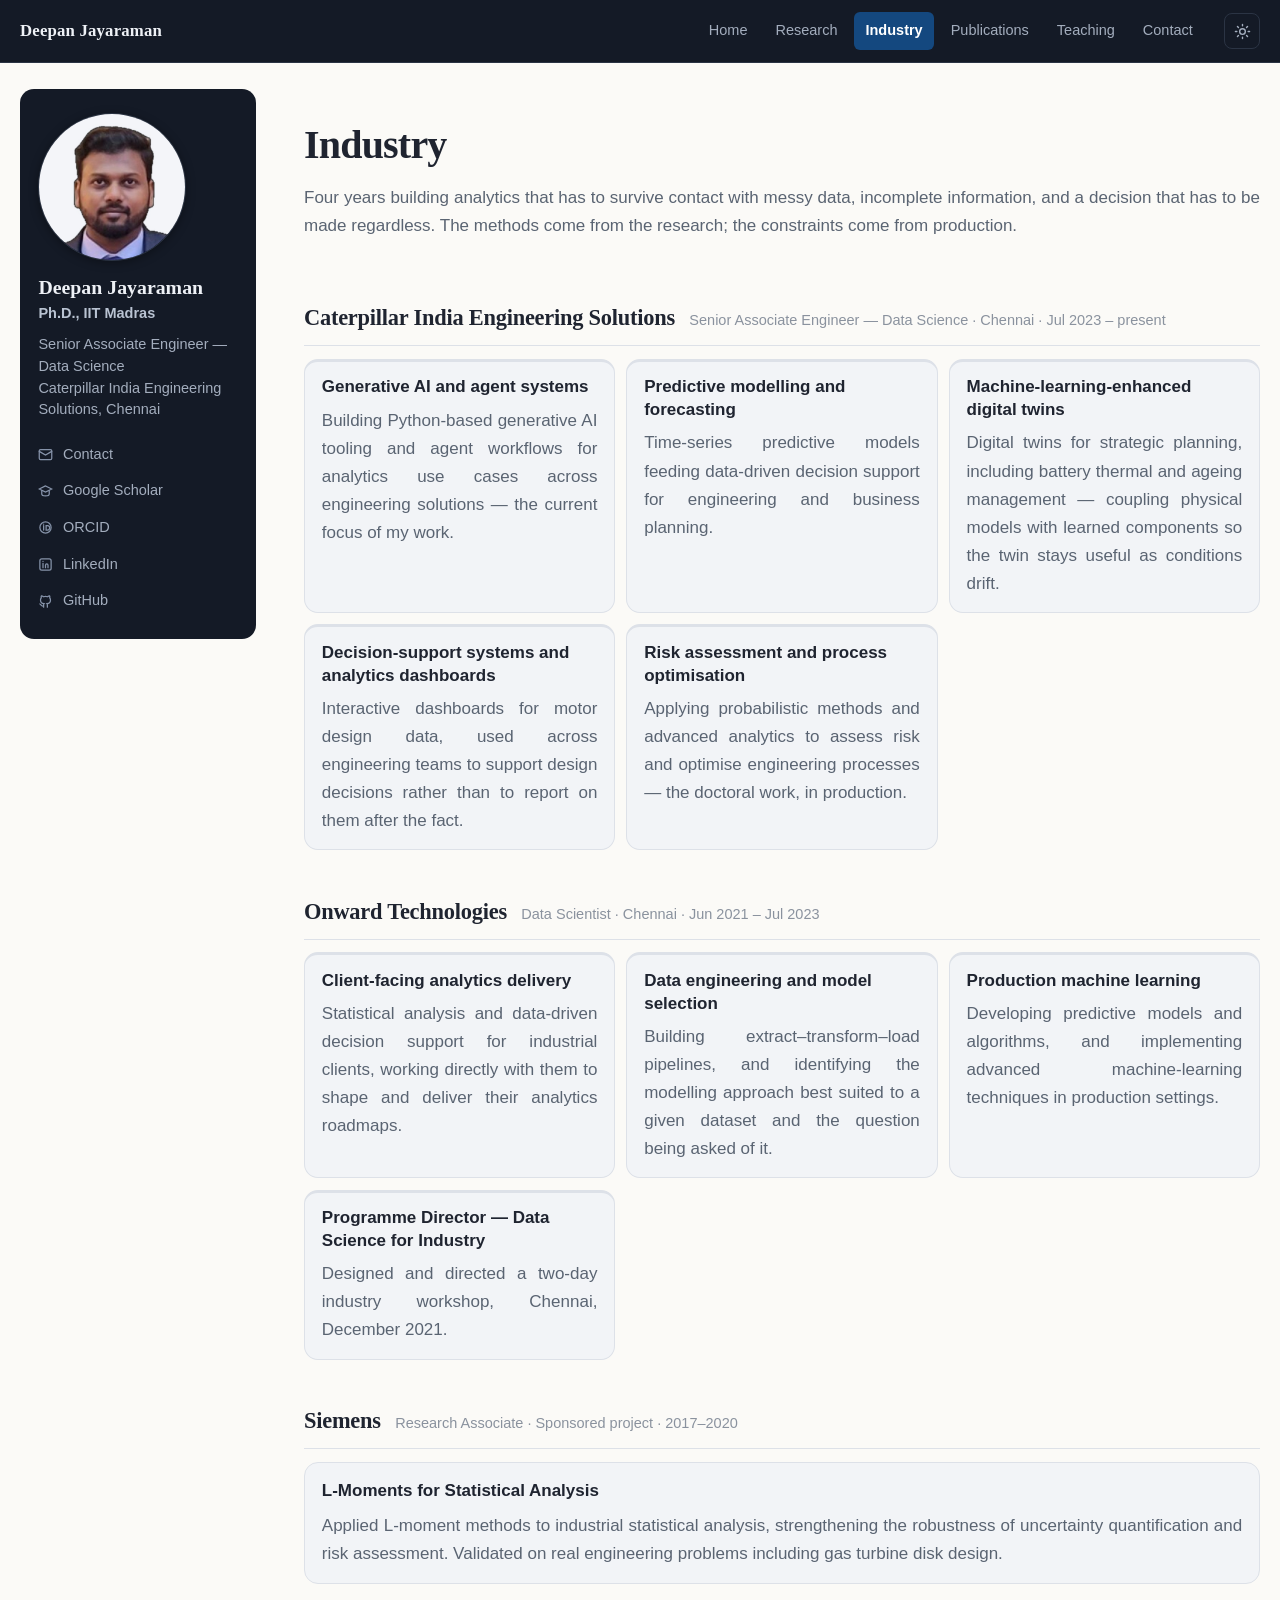
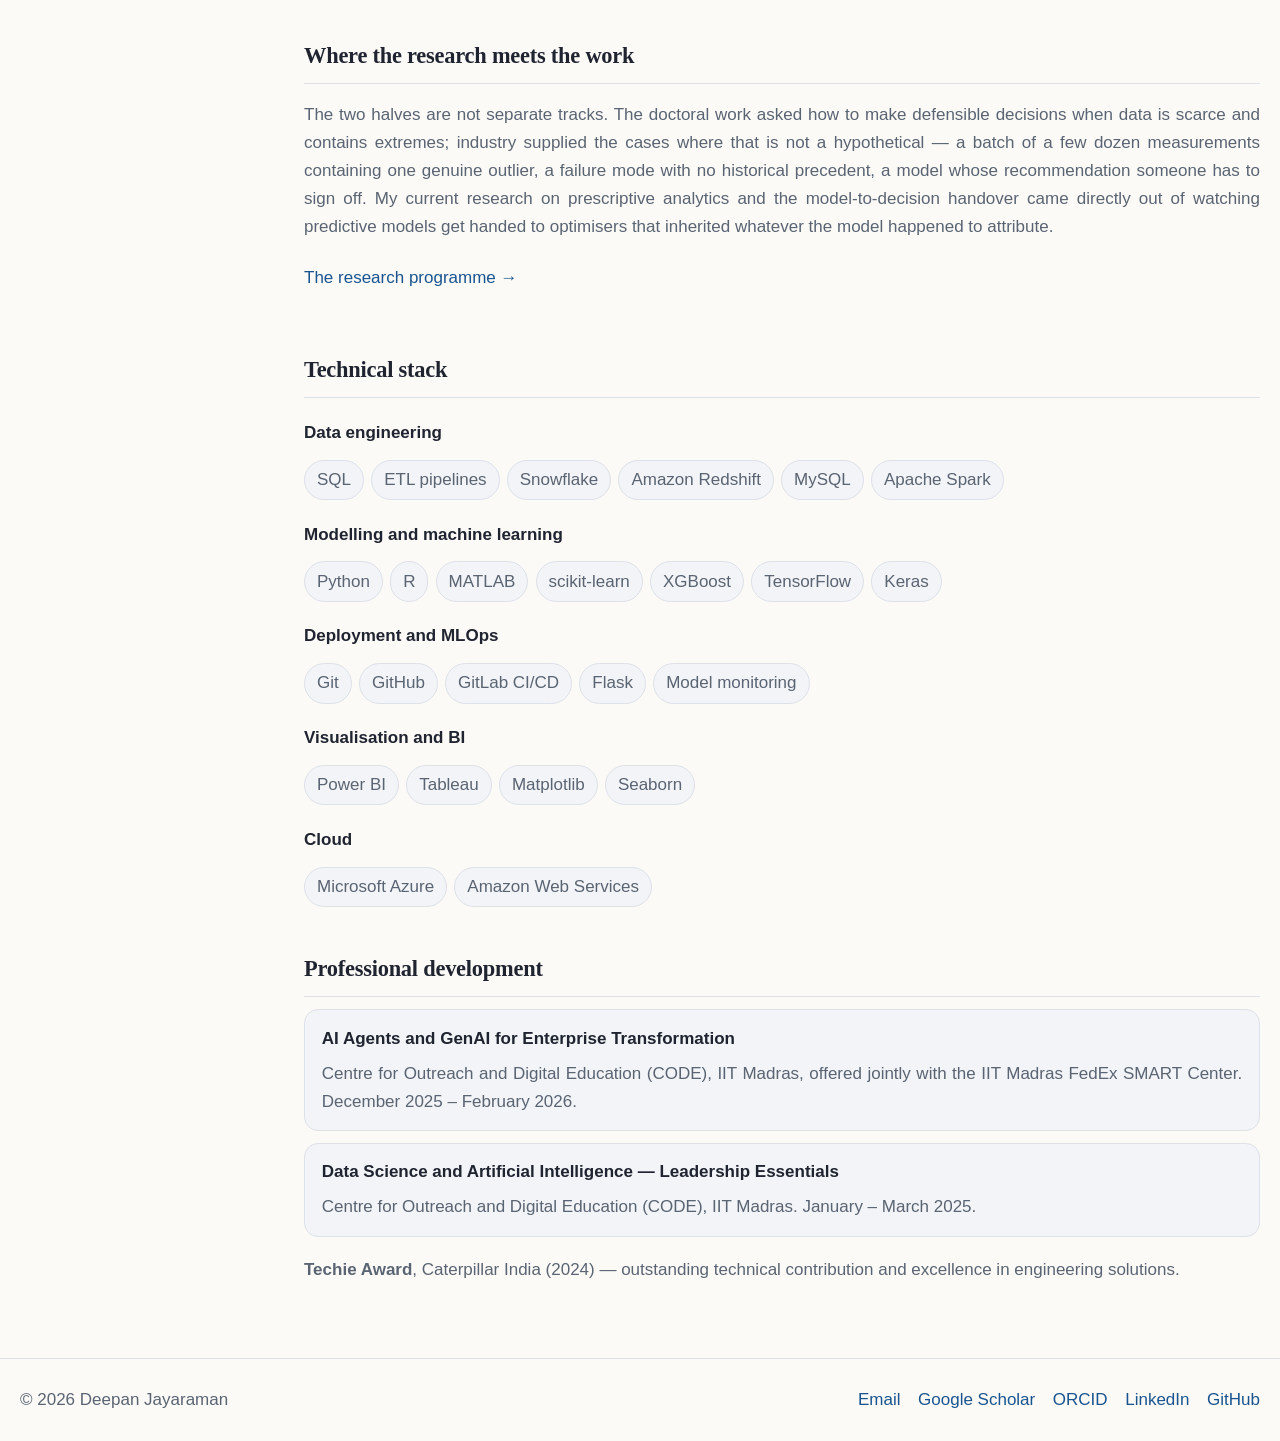
==== industry.html @ f533f4d4 "Personal academic site Five pages — home, research, industry, publications, teaching — plus a contac" ====
<!DOCTYPE html>
<html lang="en">
<head>
<meta charset="utf-8">
<meta name="viewport" content="width=device-width, initial-scale=1">
<title>Industry — Deepan Jayaraman</title>
<meta name="description" content="Applied data science in industry: generative AI and agents, predictive modelling, digital twins, data engineering and decision-support systems at Caterpillar, Onward Technologies and Siemens.">
<link rel="icon" href="data:image/svg+xml,<svg xmlns='http://www.w3.org/2000/svg' viewBox='0 0 100 100'><text y='.9em' font-size='90' font-family='Georgia,serif' fill='%231f3864'>D</text></svg>">
<link rel="stylesheet" href="assets/style.css?v=31">
</head>
<body>
<a class="skip" href="#main">Skip to content</a>

<header class="site-header">
  <div class="wrap nav">
    <a class="brand" href="index.html">Deepan&nbsp;Jayaraman</a>
    <nav class="nav-links" id="nav-links">
      <a href="index.html">Home</a>
      <a href="research.html">Research</a>
      <a href="industry.html" aria-current="page">Industry</a>
      <a href="publications.html">Publications</a>
      <a href="teaching.html">Teaching</a>
      <a href="index.html#contact">Contact</a>
    </nav>
    <button class="icon-btn" id="theme-toggle" aria-label="Toggle colour theme" title="Toggle theme">
      <svg id="theme-light" viewBox="0 0 24 24" fill="none" stroke="currentColor" stroke-width="2" stroke-linecap="round"><circle cx="12" cy="12" r="4"/><path d="M12 2v2M12 20v2M4.9 4.9l1.4 1.4M17.7 17.7l1.4 1.4M2 12h2M20 12h2M4.9 19.1l1.4-1.4M17.7 6.3l1.4-1.4"/></svg>
      <svg id="theme-dark" viewBox="0 0 24 24" fill="none" stroke="currentColor" stroke-width="2" stroke-linecap="round"><path d="M21 12.8A9 9 0 1 1 11.2 3a7 7 0 0 0 9.8 9.8z"/></svg>
    </button>
    <button class="icon-btn nav-toggle" id="nav-toggle" aria-label="Menu" aria-expanded="false" aria-controls="nav-links">
      <svg viewBox="0 0 24 24" fill="none" stroke="currentColor" stroke-width="2" stroke-linecap="round"><path d="M3 6h18M3 12h18M3 18h18"/></svg>
    </button>
  </div>
</header>

<main id="main">
  <div class="wrap page">
  <aside class="side-profile">
    <img class="side-photo" src="assets/deepan.jpg?v=31" alt="Deepan Jayaraman" width="500" height="500">
    <p class="side-name">Deepan Jayaraman</p>
    <p class="side-role">Ph.D., IIT Madras</p>
    <p class="side-org">Senior Associate Engineer&nbsp;— Data Science<br>Caterpillar India Engineering Solutions, Chennai</p>
    <ul class="side-links">
      <li><a href="index.html#contact"><svg viewBox="0 0 24 24" fill="none" stroke="currentColor" stroke-width="2" stroke-linecap="round"><rect x="2" y="4" width="20" height="16" rx="2"/><path d="m2 7 10 6 10-6"/></svg>Contact</a></li>
      <li><a href="https://scholar.google.com/citations?user=270_P4EAAAAJ&amp;hl=en" rel="noopener"><svg viewBox="0 0 24 24" fill="none" stroke="currentColor" stroke-width="2" stroke-linecap="round"><path d="M12 3 2 8l10 5 10-5-10-5z"/><path d="M6 10.5V16c0 1.7 2.7 3 6 3s6-1.3 6-3v-5.5"/></svg>Google Scholar</a></li>
      <li><a href="https://orcid.org/0000-0002-4991-4001" rel="noopener"><svg viewBox="0 0 24 24" fill="none" stroke="currentColor" stroke-width="2" stroke-linecap="round"><circle cx="12" cy="12" r="9"/><path d="M9 9v7M9 6.6v.01M13 16V9h2.2a3.5 3.5 0 0 1 0 7z"/></svg>ORCID</a></li>
      <li><a href="https://www.linkedin.com/in/deepanjayaramanan/" rel="noopener"><svg viewBox="0 0 24 24" fill="none" stroke="currentColor" stroke-width="2" stroke-linecap="round"><rect x="3" y="3" width="18" height="18" rx="3"/><path d="M8 10v7M8 7v.01M12 17v-4a2 2 0 0 1 4 0v4"/></svg>LinkedIn</a></li>
      <li><a href="https://github.com/DeepanJayaraman" rel="noopener"><svg viewBox="0 0 24 24" fill="none" stroke="currentColor" stroke-width="2" stroke-linecap="round"><path d="M9 19c-4 1.4-4-2.4-6-3m12 5v-3.5c0-1 .1-1.4-.5-2 2.8-.3 5.5-1.4 5.5-6a4.6 4.6 0 0 0-1.3-3.2 4.3 4.3 0 0 0-.1-3.2s-1.1-.3-3.5 1.3a12 12 0 0 0-6.2 0C6.5 2.8 5.4 3.1 5.4 3.1a4.3 4.3 0 0 0-.1 3.2A4.6 4.6 0 0 0 4 9.5c0 4.6 2.7 5.7 5.5 6-.6.6-.6 1.2-.5 2V21"/></svg>GitHub</a></li>
    </ul>
  </aside>
   <div class="page-body">

    <section>
      <h1 class="page-title">Industry</h1>
      <p class="lede">Four years building analytics that has to survive contact with messy data,
        incomplete information, and a decision that has to be made regardless. The methods come from
        the research; the constraints come from production.</p>
    </section>

    <section class="reveal">
      <div class="section-head">
        <h2>Caterpillar India Engineering Solutions</h2>
        <span class="count">Senior Associate Engineer — Data Science · Chennai · Jul 2023 – present</span>
      </div>
      <div class="card-grid">
        <div class="card">
          <h3>Generative AI and agent systems</h3>
          <p>Building Python-based generative AI tooling and agent workflows for analytics use cases across engineering solutions — the current focus of my work.</p>
        </div>
        <div class="card">
          <h3>Predictive modelling and forecasting</h3>
          <p>Time-series predictive models feeding data-driven decision support for engineering and business planning.</p>
        </div>
        <div class="card">
          <h3>Machine-learning-enhanced digital twins</h3>
          <p>Digital twins for strategic planning, including battery thermal and ageing management — coupling physical models with learned components so the twin stays useful as conditions drift.</p>
        </div>
        <div class="card">
          <h3>Decision-support systems and analytics dashboards</h3>
          <p>Interactive dashboards for motor design data, used across engineering teams to support design decisions rather than to report on them after the fact.</p>
        </div>
        <div class="card">
          <h3>Risk assessment and process optimisation</h3>
          <p>Applying probabilistic methods and advanced analytics to assess risk and optimise engineering processes — the doctoral work, in production.</p>
        </div>
      </div>

    </section>

    <section class="reveal">
      <div class="section-head">
        <h2>Onward Technologies</h2>
        <span class="count">Data Scientist · Chennai · Jun 2021 – Jul 2023</span>
      </div>
      <div class="card-grid">
        <div class="card">
          <h3>Client-facing analytics delivery</h3>
          <p>Statistical analysis and data-driven decision support for industrial clients, working directly with them to shape and deliver their analytics roadmaps.</p>
        </div>
        <div class="card">
          <h3>Data engineering and model selection</h3>
          <p>Building extract–transform–load pipelines, and identifying the modelling approach best suited to a given dataset and the question being asked of it.</p>
        </div>
        <div class="card">
          <h3>Production machine learning</h3>
          <p>Developing predictive models and algorithms, and implementing advanced machine-learning techniques in production settings.</p>
        </div>
        <div class="card">
          <h3>Programme Director — Data Science for Industry</h3>
          <p>Designed and directed a two-day industry workshop, Chennai, December 2021.</p>
        </div>
      </div>

    </section>

    <section class="reveal">
      <div class="section-head">
        <h2>Siemens</h2>
        <span class="count">Research Associate · Sponsored project · 2017–2020</span>
      </div>
      <div class="card">
        <h3>L-Moments for Statistical Analysis</h3>
        <p>Applied L-moment methods to industrial statistical analysis, strengthening the robustness
          of uncertainty quantification and risk assessment. Validated on real engineering problems
          including gas turbine disk design.</p>
      </div>
    </section>

    <section class="reveal">
      <div class="section-head"><h2>Where the research meets the work</h2></div>
      <p class="narrow" style="color:var(--muted)">The two halves are not separate tracks. The
        doctoral work asked how to make defensible decisions when data is scarce and contains
        extremes; industry supplied the cases where that is not a hypothetical — a batch of a few
        dozen measurements containing one genuine outlier, a failure mode with no historical
        precedent, a model whose recommendation someone has to sign off. My current research on
        prescriptive analytics and the model-to-decision handover came directly out of watching
        predictive models get handed to optimisers that inherited whatever the model happened to
        attribute.</p>
      <p style="margin-top:1.4rem"><a href="research.html">The research programme →</a></p>
    </section>

    <section class="reveal">
      <div class="section-head"><h2>Technical stack</h2></div>

      <h3>Data engineering</h3>
      <ul class="pill-list">
        <li>SQL</li><li>ETL pipelines</li><li>Snowflake</li><li>Amazon Redshift</li>
        <li>MySQL</li><li>Apache Spark</li>
      </ul>

      <h3>Modelling and machine learning</h3>
      <ul class="pill-list">
        <li>Python</li><li>R</li><li>MATLAB</li><li>scikit-learn</li><li>XGBoost</li>
        <li>TensorFlow</li><li>Keras</li>
      </ul>

      <h3>Deployment and MLOps</h3>
      <ul class="pill-list">
        <li>Git</li><li>GitHub</li><li>GitLab CI/CD</li><li>Flask</li><li>Model monitoring</li>
      </ul>

      <h3>Visualisation and BI</h3>
      <ul class="pill-list">
        <li>Power BI</li><li>Tableau</li><li>Matplotlib</li><li>Seaborn</li>
      </ul>

      <h3>Cloud</h3>
      <ul class="pill-list">
        <li>Microsoft Azure</li><li>Amazon Web Services</li>
      </ul>
    </section>

    <section class="reveal">
      <div class="section-head"><h2>Professional development</h2></div>
      <div class="card">
        <h3>AI Agents and GenAI for Enterprise Transformation</h3>
        <p>Centre for Outreach and Digital Education (CODE), IIT Madras, offered jointly with the
          IIT Madras FedEx SMART Center. December 2025 – February 2026.</p>
      </div>
      <div class="card">
        <h3>Data Science and Artificial Intelligence — Leadership Essentials</h3>
        <p>Centre for Outreach and Digital Education (CODE), IIT Madras. January – March 2025.</p>
      </div>
      <p style="margin-top:1.2rem;color:var(--muted)"><strong>Techie Award</strong>, Caterpillar
        India (2024) — outstanding technical contribution and excellence in engineering solutions.</p>
    </section>

   </div>
  </div>
</main>

<footer class="site-footer">
  <div class="wrap footer-grid">
    <div>© <span id="year">2026</span> Deepan Jayaraman</div>
    <nav class="footer-links">
      <a href="mailto:deepanjayram@gmail.com">Email</a>
      <a href="https://scholar.google.com/citations?user=270_P4EAAAAJ&amp;hl=en" rel="noopener">Google&nbsp;Scholar</a>
      <a href="https://orcid.org/0000-0002-4991-4001" rel="noopener">ORCID</a>
      <a href="https://www.linkedin.com/in/deepanjayaramanan/" rel="noopener">LinkedIn</a>
      <a href="https://github.com/DeepanJayaraman" rel="noopener">GitHub</a>
    </nav>
  </div>
</footer>

<script src="assets/main.js?v=31"></script>
</body>
</html>
---- assets/style.css ----
/* ==========================================================================
   Deepan Jayaraman — personal academic site
   Hand-written CSS. No framework, no build step.
   ========================================================================== */

:root {
  /* Slate on warm cream. The accent marks what is interactive, the active state,
     and the data inside figures. Everything structural is --line or --ink. */
  --ink:      #1f2430;
  --muted:    #5a6472;
  --faint:    #8a929e;
  --accent:   #1a5490;
  --accent-2: #94540e;   /* second data series in figures, not a UI colour */
  --accent-hot: #14487f;
  --accent-soft: #e8eef7;
  --bg:       #fbfaf7;
  --surface:  #f2f4f7;
  --line:     #dde1e8;
  --rule:     #dde1e8;
  --quote-bar:#96a0b0;
  --shadow:   0 1px 2px rgba(20,26,38,.05), 0 10px 28px rgba(20,26,38,.08);

  --serif: "Iowan Old Style", "Palatino Linotype", Palatino, Charter, Georgia, serif;
  --sans:  -apple-system, BlinkMacSystemFont, "Segoe UI", Inter, Roboto, "Helvetica Neue", Arial, sans-serif;
  --mono:  ui-monospace, SFMono-Regular, "SF Mono", Menlo, Consolas, monospace;

  --measure: 68ch;
  --wrap: 1120px;
}

[data-theme="dark"] {
  --ink:      #e8ecf3;
  --muted:    #a6b0c0;
  --faint:    #77808f;
  --accent:   #7fb0e8;
  --accent-2: #e0a458;
  --accent-hot: #93bff0;
  --accent-soft: #1c2a3d;
  --bg:       #12161f;
  --surface:  #1b212d;
  --line:     #2b3444;
  --rule:     #2b3444;
  --quote-bar:#55617a;
  --shadow:   0 1px 2px rgba(0,0,0,.4), 0 8px 24px rgba(0,0,0,.35);
}

*, *::before, *::after { box-sizing: border-box; }

html { -webkit-text-size-adjust: 100%; scroll-behavior: smooth; }
@media (prefers-reduced-motion: reduce) {
  html { scroll-behavior: auto; }
  * { animation-duration: .01ms !important; transition-duration: .01ms !important; }
}

body {
  margin: 0;
  background: var(--bg);
  color: var(--ink);
  font-family: var(--sans);
  font-size: 17px;
  line-height: 1.65;
  -webkit-font-smoothing: antialiased;
}

a { color: var(--accent); text-decoration: none; }
a:hover { text-decoration: underline; text-underline-offset: 3px; }

::selection { background: var(--accent-soft); }

.wrap { width: min(100% - 2.5rem, var(--wrap)); margin-inline: auto; }
.narrow { max-width: var(--measure); }

/* ---------- skip link ---------- */
.skip {
  position: absolute; left: -9999px; top: 0; z-index: 100;
  background: var(--accent); color: #fff; padding: .7rem 1.1rem; border-radius: 0 0 6px 0;
}
.skip:focus { left: 0; }

/* ---------- header / nav ---------- */
.site-header {
  position: sticky; top: 0; z-index: 50;
  background: color-mix(in srgb, var(--bg) 88%, transparent);
  backdrop-filter: saturate(180%) blur(12px);
  border-bottom: 1px solid var(--line);
}
.nav {
  display: flex; align-items: center; gap: 1.25rem;
  height: 62px;
}
.brand {
  font-family: var(--serif);
  font-size: 1.05rem; font-weight: 600; letter-spacing: .01em;
  color: var(--ink); margin-right: auto; white-space: nowrap;
}
.brand:hover { text-decoration: none; color: var(--accent); }

.nav-links { display: flex; gap: .35rem; align-items: center; }
.nav-links a {
  color: var(--muted); font-size: .93rem; padding: .45rem .7rem; border-radius: 6px;
  transition: background .15s, color .15s;
}
.nav-links a:hover { background: var(--surface); color: var(--ink); text-decoration: none; }
.nav-links a[aria-current="page"] { color: var(--ink); font-weight: 600; background: var(--accent-soft); }

.icon-btn {
  display: grid; place-items: center;
  width: 36px; height: 36px; padding: 0;
  background: transparent; border: 1px solid var(--line); border-radius: 8px;
  color: var(--muted); cursor: pointer;
  transition: border-color .15s, color .15s, background .15s;
}
.icon-btn:hover { color: var(--ink); border-color: var(--faint); background: var(--surface); }
.icon-btn svg { width: 17px; height: 17px; }
#theme-dark { display: none; }
[data-theme="dark"] #theme-light { display: none; }
[data-theme="dark"] #theme-dark { display: block; }

.nav-toggle { display: none; }

@media (max-width: 720px) {
  .nav-toggle { display: grid; }
  .nav-links {
    position: absolute; top: 62px; left: 0; right: 0;
    flex-direction: column; align-items: stretch; gap: 0;
    background: var(--bg); border-bottom: 1px solid var(--line);
    padding: .5rem 1.25rem 1rem;
    display: none;
  }
  .nav-links.open { display: flex; }
  .nav-links a { padding: .7rem .5rem; }
}

/* ---------- hero ---------- */
.hero { padding: clamp(1.8rem, 5vw, 3.2rem) 0 1.6rem; }
.hero-grid { display: grid; grid-template-columns: 1fr; gap: 1.6rem; }
@media (min-width: 880px) {
  .hero-grid { grid-template-columns: minmax(0,1fr) 168px; gap: 2.4rem; align-items: start; }
}

h1 {
  font-family: var(--serif);
  font-size: clamp(2.1rem, 5vw, 3rem);
  line-height: 1.1; letter-spacing: -.02em;
  margin: 0 0 .6rem;
  font-weight: 600;
}
.credential { color: var(--muted); font-size: 1rem; margin: 0 0 1.1rem; }

.positioning {
  font-family: var(--serif);
  font-size: clamp(1.15rem, 2.4vw, 1.42rem);
  line-height: 1.45;
  color: var(--ink);
  border-left: 3px solid var(--accent);
  padding-left: 1.1rem;
  margin: 0 0 1.2rem;
}

.bio { color: var(--muted); max-width: var(--measure); margin: 0 0 1.2rem; }
.bio strong { color: var(--ink); font-weight: 600; }

/* typographic monogram, stands in for a photo */
.monogram {
  aspect-ratio: 1; display: grid; place-items: center;
  background: var(--surface); border: 1px solid var(--line); border-radius: 14px;
  font-family: var(--serif); font-size: 4.2rem; font-weight: 600;
  color: var(--accent); letter-spacing: .04em;
  box-shadow: var(--shadow);
}
.monogram-cap { text-align: center; color: var(--faint); font-size: .78rem; margin-top: .55rem; line-height: 1.45; }

/* ---------- buttons ---------- */
.actions { display: flex; flex-wrap: wrap; gap: .6rem; }
.btn {
  display: inline-flex; align-items: center; gap: .5rem;
  padding: .58rem 1.05rem; border-radius: 8px;
  font-size: .92rem; font-weight: 500;
  border: 1px solid var(--line); background: var(--bg); color: var(--ink);
  cursor: pointer; transition: border-color .15s, background .15s, transform .1s;
}
.btn:hover { border-color: var(--faint); background: var(--surface); text-decoration: none; }
.btn:active { transform: translateY(1px); }
.btn-primary { background: var(--accent); border-color: var(--accent); color: #fff; }
.btn-primary:hover { background: color-mix(in srgb, var(--accent) 86%, #000); border-color: transparent; color: #fff; }
[data-theme="dark"] .btn-primary { color: #0f1216; }
.btn svg { width: 15px; height: 15px; }

/* ---------- sections ---------- */
section { padding: 1.7rem 0; }
.section-head {
  display: flex; align-items: baseline; gap: .9rem;
  margin: 0 0 1rem; padding-bottom: .5rem;
  border-bottom: 1px solid var(--line);
}
h2 {
  font-family: var(--serif); font-size: 1.45rem; font-weight: 600;
  letter-spacing: -.01em; margin: 0;
}
.section-head .count { color: var(--faint); font-size: .85rem; font-variant-numeric: tabular-nums; }

h3 { font-size: 1.02rem; font-weight: 600; margin: 1.3rem 0 .45rem; }

.lede { font-size: 1.06rem; color: var(--muted); max-width: var(--measure); }

/* ---------- cards / lists ---------- */
.card {
  background: var(--surface); border: 1px solid var(--line);
  border-radius: 12px; padding: 1rem 1.15rem; margin-bottom: .7rem;
}
.card h3 { margin-top: 0; }
.card p { margin: .4rem 0 0; color: var(--muted); }

.thread { border-left: 2px solid var(--line); padding-left: 1.2rem; margin-bottom: 1.6rem; transition: border-color .2s; }
.thread:hover { border-left-color: var(--accent); }
.thread h3 { margin: 0 0 .35rem; }
.thread p { margin: 0; color: var(--muted); max-width: var(--measure); }

.timeline { list-style: none; padding: 0; margin: 0; }
.timeline li {
  display: grid; gap: .15rem .9rem; padding: .85rem 0;
  border-bottom: 1px solid var(--line);
}
@media (min-width: 700px) {
  .timeline li { grid-template-columns: 180px 1fr; align-items: baseline; }
}
.timeline .when { color: var(--faint); font-size: .88rem; font-variant-numeric: tabular-nums; }
.timeline .what strong { font-weight: 600; }
.timeline .where { color: var(--muted); }

/* ---------- publications ---------- */
.filters { display: flex; flex-wrap: wrap; gap: .5rem; align-items: center; margin-bottom: 1.5rem; }
.chip {
  padding: .4rem .85rem; border-radius: 999px; font-size: .87rem;
  border: 1px solid var(--line); background: var(--bg); color: var(--muted);
  cursor: pointer; transition: all .15s;
}
.chip:hover { border-color: var(--faint); color: var(--ink); }
.chip[aria-pressed="true"] { background: var(--accent); border-color: var(--accent); color: #fff; }
[data-theme="dark"] .chip[aria-pressed="true"] { color: #0f1216; }

.search {
  margin-left: auto; position: relative; min-width: 200px;
}
.search input {
  width: 100%; padding: .45rem .8rem .45rem 2.1rem;
  border: 1px solid var(--line); border-radius: 8px;
  background: var(--bg); color: var(--ink); font: inherit; font-size: .9rem;
}
.search input:focus { outline: 2px solid var(--accent-soft); border-color: var(--accent); }
.search svg { position: absolute; left: .7rem; top: 50%; transform: translateY(-50%); width: 15px; height: 15px; color: var(--faint); }
@media (max-width: 620px) { .search { margin-left: 0; width: 100%; } }

.pubs { list-style: none; padding: 0; margin: 0; }
.pub {
  display: grid; grid-template-columns: 2.1rem 1fr; gap: .1rem .5rem;
  padding: .95rem 0; border-bottom: 1px solid var(--line);
}
.pub .idx {
  color: var(--faint); font-size: .9rem; font-variant-numeric: tabular-nums;
  padding-top: .1rem; text-align: right;
}
.pub .body { min-width: 0; }
.pub .title {
  display: block; color: var(--ink); font-weight: 500; line-height: 1.45; margin-bottom: .35rem;
}
.pub .tags { display: flex; flex-wrap: wrap; gap: .35rem; margin-bottom: .35rem; }
.pub .venue { display: block; font-style: italic; color: var(--muted); font-size: .93rem; }
.pub .authors { display: block; color: var(--faint); font-size: .9rem; margin-top: .1rem; }
.pub .links { margin-top: .35rem; display: flex; gap: .9rem; flex-wrap: wrap; }
.pub[hidden] { display: none; }

.year-head {
  display: flex; align-items: baseline; gap: .8rem;
  margin: 2rem 0 .4rem; padding-bottom: .45rem; border-bottom: 2px solid var(--accent);
}
.year-head h2 {
  font-family: var(--sans); font-size: 1.02rem; font-weight: 700;
  letter-spacing: .06em; color: var(--accent); text-transform: uppercase;
}
.year-head .n { color: var(--faint); font-size: .84rem; }

.empty { color: var(--faint); padding: 2rem 0; font-style: italic; }

/* ---------- teaching ---------- */
.course { border: 1px solid var(--line); border-radius: 12px; margin-bottom: .7rem; overflow: hidden; background: var(--surface); }
.course summary {
  padding: 1rem 1.3rem; cursor: pointer; font-weight: 600; list-style: none;
  display: flex; align-items: center; gap: .8rem;
}
.course summary::-webkit-details-marker { display: none; }
.course summary::after {
  content: ""; margin-left: auto; width: 8px; height: 8px; flex: none;
  border-right: 2px solid var(--faint); border-bottom: 2px solid var(--faint);
  transform: rotate(45deg); transition: transform .2s;
}
.course[open] summary::after { transform: rotate(-135deg); }
.course summary:hover { background: var(--accent-soft); }
.course .detail { padding: 0 1.3rem 1.2rem; color: var(--muted); max-width: var(--measure); }
.course .detail p { margin: 0 0 .6rem; }
.proposed { font-size: .74rem; text-transform: uppercase; letter-spacing: .04em;
  background: var(--accent-soft); color: var(--accent); padding: .16rem .5rem; border-radius: 4px; font-weight: 600; }

.pill-list { display: flex; flex-wrap: wrap; gap: .45rem; padding: 0; margin: .8rem 0 0; list-style: none; }
.pill-list li {
  font-size: .87rem; padding: .32rem .75rem; border-radius: 999px;
  background: var(--surface); border: 1px solid var(--line); color: var(--muted);
}

/* ---------- cv page ---------- */
.pdf-frame {
  width: 100%; height: min(78vh, 900px);
  border: 1px solid var(--line); border-radius: 12px; background: var(--surface);
}
.note {
  background: var(--surface); border: 1px solid var(--line); border-left: 3px solid var(--accent);
  border-radius: 8px; padding: 1rem 1.2rem; color: var(--muted); font-size: .95rem;
  max-width: var(--measure);
}

/* ---------- footer ---------- */
.site-footer {
  margin-top: 2.2rem; padding: 1.7rem 0; border-top: 1px solid var(--line);
  color: var(--muted); font-size: .92rem;
}
.footer-grid { display: flex; flex-wrap: wrap; gap: 1.5rem; align-items: center; justify-content: space-between; }
.footer-links { display: flex; flex-wrap: wrap; gap: 1.1rem; }

/* ---------- reveal on scroll ---------- */
.reveal { opacity: 0; transform: translateY(14px); transition: opacity .5s ease, transform .5s ease; }
.reveal.in { opacity: 1; transform: none; }
@media (prefers-reduced-motion: reduce) { .reveal { opacity: 1; transform: none; } }

/* ---------- toast ---------- */
#toast {
  position: fixed; left: 50%; bottom: 2rem; transform: translate(-50%, 1.5rem);
  background: var(--ink); color: var(--bg); padding: .6rem 1.1rem; border-radius: 8px;
  font-size: .9rem; opacity: 0; pointer-events: none; transition: opacity .25s, transform .25s;
  z-index: 99;
}
#toast.show { opacity: 1; transform: translate(-50%, 0); }

/* ---------- multi-dimensional publication filters ---------- */
.filter-bar { margin-bottom: 1.6rem; }
.filter-group {
  display: flex; flex-wrap: wrap; gap: .5rem; align-items: center;
  padding: .55rem 0; border-bottom: 1px dashed var(--line);
}
.filter-group:last-of-type { border-bottom: 0; }
.filter-group > .flabel {
  flex: 0 0 5.6rem; color: var(--faint);
  font-size: .74rem; letter-spacing: .06em; text-transform: uppercase; font-weight: 600;
}
@media (max-width: 620px) {
  .filter-group > .flabel { flex-basis: 100%; margin-bottom: .1rem; }
}

/* domain + rating tags on each entry */
.tag.dom {
  background: var(--surface); border: 1px solid var(--line);
  color: var(--muted); font-weight: 500; text-transform: none;
  letter-spacing: 0; font-size: .76rem; padding: .2rem .6rem;
}
.tag.rate {
  background: var(--accent-soft); color: var(--accent); border: 1px solid var(--accent);
  font-size: .72rem; letter-spacing: .03em; padding: .18rem .5rem;
}
.tag.rate.q1 { background: transparent; border-color: var(--line); color: var(--muted); }

/* central-theme diagram */
.theme-map {
  display: grid; gap: .7rem; margin: 1.4rem 0 0;
  grid-template-columns: repeat(auto-fit, minmax(210px, 1fr));
}
.theme-node {
  border: 1px solid var(--line); border-radius: 10px; padding: .95rem 1.1rem;
  background: var(--surface);
}
.theme-node h4 {
  margin: 0 0 .3rem; font-size: .95rem; font-weight: 600; color: var(--accent);
}
.theme-node p { margin: 0; font-size: .92rem; color: var(--muted); }
.theme-spine {
  border-left: 3px solid var(--accent); padding: .2rem 0 .2rem 1.1rem;
  font-family: var(--serif); font-size: clamp(1.05rem, 2.2vw, 1.25rem); line-height: 1.45;
  margin: 0 0 .4rem;
}

/* ---------- portrait ---------- */
.portrait {
  width: 100%; height: auto; aspect-ratio: 1; object-fit: cover;
  border-radius: 14px; border: 1px solid var(--line);
  background: var(--surface); box-shadow: var(--shadow);
  display: block;
}

@media (max-width: 879px) {
  .portrait { max-width: 140px; margin-inline: auto; }
  .monogram-cap { max-width: 300px; margin-inline: auto; }
}

/* ---------- diagrams ---------- */
figure.diagram { margin: 1.6rem 0 0; }
figure.diagram .scroller { overflow-x: auto; -webkit-overflow-scrolling: touch; }
figure.diagram svg { display: block; min-width: 620px; width: 100%; height: auto; }
figure.diagram figcaption {
  margin-top: .8rem; color: var(--faint); font-size: .88rem;
  max-width: var(--measure);
}
.dg-box { fill: var(--surface); stroke: var(--line); }
.dg-box-accent { fill: var(--accent-soft); stroke: var(--accent); }
.dg-label { fill: var(--ink); font-family: var(--sans); font-size: 13px; }
.dg-label-sm { fill: var(--muted); font-family: var(--sans); font-size: 11.5px; }
.dg-label-key { fill: var(--accent); font-family: var(--sans); font-size: 13px; font-weight: 600; }
.dg-line { stroke: var(--faint); fill: none; }
.dg-line-accent { stroke: var(--accent); fill: none; }
.dg-hub { fill: url(#hubGrad); }
.dg-hub-text { fill: #fff; font-family: var(--sans); font-size: 13px; font-weight: 600; }
[data-theme="dark"] .dg-hub-text { fill: #0f1216; }

/* ---------- interactive domain hub ---------- */
.hub-wrap { display: grid; gap: 1.4rem; margin-top: 1.4rem; }
@media (min-width: 900px) {
  .hub-wrap { grid-template-columns: minmax(0, 1.25fr) minmax(280px, .85fr); gap: 2rem; align-items: start; }
}
.hub-wrap figure.diagram { margin: 0; }

.dg-node { cursor: pointer; }
.dg-node rect { transition: fill .15s, stroke .15s; }
.dg-node:hover rect, .dg-node:focus-visible rect, .dg-node[data-on="1"] rect {
  fill: var(--accent-soft); stroke: var(--accent);
}
.dg-node:focus { outline: none; }
.dg-node:focus-visible rect { stroke-width: 2; }
.dg-node text { pointer-events: none; }
#domain-hub .spoke { transition: stroke .15s, stroke-width .15s, opacity .15s; }
#domain-hub[data-active] .spoke { opacity: .3; }
#domain-hub[data-active] .spoke.on { opacity: 1; stroke: var(--accent); stroke-width: 2.2; }

.hub-detail {
  border: 1px solid var(--line); border-left: 3px solid var(--accent);
  border-radius: 10px; background: var(--surface);
  padding: 1.15rem 1.3rem; min-height: 190px;
}
.hub-detail h3 { margin: 0 0 .5rem; font-size: 1.02rem; color: var(--accent); }
.hub-detail p { margin: 0 0 .7rem; color: var(--muted); font-size: .95rem; }
.hub-detail ul { margin: 0 0 .8rem; padding-left: 1.1rem; color: var(--muted); font-size: .92rem; }
.hub-detail li { margin-bottom: .25rem; }
.hub-detail .hint { color: var(--faint); font-size: .86rem; font-style: italic; margin: 0; }
.hub-detail a.more { font-size: .92rem; font-weight: 500; }

/* ---------- interactive figures ---------- */
.fig-panel {
  border: 1px solid var(--line); border-radius: 12px; background: var(--surface);
  padding: 1rem 1.15rem; margin-top: 1rem;
}
.fig-controls {
  display: flex; flex-wrap: wrap; gap: .8rem 1.2rem; align-items: center;
  margin-top: 1rem; padding-top: .9rem; border-top: 1px solid var(--line);
}
.fig-controls label { font-size: .9rem; color: var(--muted); display: flex; align-items: center; gap: .6rem; }
.fig-controls input[type=range] { accent-color: var(--accent); width: 190px; }
.fig-controls .val {
  font-family: var(--mono); font-size: .86rem; color: var(--accent);
  font-weight: 600; min-width: 3.4rem;
}
.toggle-btn {
  padding: .38rem .8rem; border-radius: 999px; font-size: .86rem; cursor: pointer;
  border: 1px solid var(--line); background: var(--bg); color: var(--muted);
  transition: all .15s;
}
.toggle-btn[aria-pressed="true"] { background: var(--accent); border-color: var(--accent); color: #fff; }
[data-theme="dark"] .toggle-btn[aria-pressed="true"] { color: #0f1216; }

.readout { display: grid; gap: .55rem; margin-top: 1rem; }
.readout-row { display: grid; grid-template-columns: 13.5rem 1fr 4.6rem; gap: .7rem; align-items: center; }
@media (max-width: 620px) { .readout-row { grid-template-columns: 1fr 3.8rem; } .readout-row .track { grid-column: 1 / -1; } }
.readout-row .rl { font-size: .9rem; color: var(--ink); }
.readout-row .rl small { display: block; color: var(--faint); font-size: .8rem; }
.readout-row .track { height: 8px; background: var(--line); border-radius: 999px; overflow: hidden; }
.readout-row .fill { height: 100%; border-radius: 999px; transition: width .12s linear; }
.fill.warn { background: var(--accent-2); }
.fill.calm { background: var(--accent); }
.readout-row .num {
  font-family: var(--mono); font-size: .92rem; font-weight: 600; text-align: right;
  font-variant-numeric: tabular-nums;
}
.verdict {
  margin-top: 1rem; padding: .75rem .95rem; border-radius: 8px; font-size: .92rem;
  background: var(--accent-soft); color: var(--ink); border-left: 3px solid var(--accent);
}
.verdict.disagree { background: #eaf0f8; border-left-color: var(--accent-2); }
[data-theme="dark"] .verdict.disagree { background: #16202e; }

.mrd-locus { fill: none; stroke: var(--faint); stroke-width: 1.4; }
.mrd-locus.hot { stroke: var(--accent); stroke-width: 2.4; }
.mrd-pt { fill: var(--muted); }
.mrd-pt.hot { fill: var(--accent); }
.mrd-sample { fill: var(--accent-2); stroke: var(--bg); stroke-width: 2; cursor: grab; }
.mrd-sample:active { cursor: grabbing; }
.mrd-axis { stroke: var(--line); }
.mrd-tick { fill: var(--faint); font-family: var(--sans); font-size: 10.5px; }
.mrd-name { fill: var(--muted); font-family: var(--sans); font-size: 11px; }
.mrd-name.hot { fill: var(--accent); font-weight: 600; }

/* ---------- multi-column card bands ---------- */
.card-grid {
  display: grid; gap: .8rem;
  grid-template-columns: repeat(auto-fit, minmax(252px, 1fr));
  align-items: stretch;
}
.card-grid.two { grid-template-columns: repeat(auto-fit, minmax(330px, 1fr)); }
.card-grid > .card {
  margin: 0; display: flex; flex-direction: column;
  border-top: 3px solid var(--accent);
  transition: transform .16s ease, box-shadow .16s ease, border-color .16s;
}
.card-grid > .card:hover { transform: translateY(-2px); box-shadow: var(--shadow); }
.card-grid > .card h3 {
  margin: 0 0 .45rem; font-size: 1rem; line-height: 1.35; color: var(--ink);
}
.card-grid > .card p { margin: 0; font-size: .93rem; }
.card-grid > .card .kicker {
  font-size: .72rem; letter-spacing: .07em; text-transform: uppercase;
  color: var(--accent); font-weight: 700; margin-bottom: .45rem; display: block;
}


/* ---------- page polish ---------- */
.hero {
  background:
    radial-gradient(680px 340px at 12% -10%, var(--accent-soft), transparent 70%),
    radial-gradient(520px 300px at 92% 0%, rgba(43,110,168,.06), transparent 70%);
}
.card, .fig-panel, .hub-detail, .note { border-radius: 14px; }
.monogram, .portrait { border-radius: 16px; }
.positioning { border-left-width: 4px; }
.year-head h2 { color: var(--accent); }

/* ---------- method x domain matrix ---------- */
#method-matrix { min-width: 640px; }
.mx-head {
  font-family: var(--sans); font-size: 12.5px; fill: var(--muted);
  cursor: pointer; transition: fill .15s;
}
.mx-head.hot { fill: var(--accent); font-weight: 700; }
.mx-cell rect {
  fill: var(--accent); stroke: var(--line); stroke-width: 1;
  transition: opacity .18s, stroke .18s, transform .18s;
}
.mx-cell { cursor: pointer; }
.mx-cell.empty { cursor: default; }
.mx-cell.empty rect { stroke-dasharray: 3 5; }
.mx-cell .mx-n {
  font-family: var(--sans); font-size: 13px; font-weight: 700; fill: #fff;
  pointer-events: none;
}
[data-theme="dark"] .mx-cell .mx-n { fill: #12161f; }
.mx-cell.dim { opacity: .22; }
.mx-cell:not(.empty):hover rect, .mx-cell:not(.empty):focus-visible rect {
  stroke: var(--accent); stroke-width: 2;
}
.mx-cell:focus { outline: none; }

/* ---------- animated thread figures ---------- */
.anim-fig { margin: 1.3rem 0 0; }
.fig-lead {
  margin: 0 0 .5rem; font-weight: 600; color: var(--ink); font-size: 1rem;
}
.anim-fig::after {
  content: "hover to play"; display: block; margin-top: .3rem;
  font-size: .78rem; color: var(--faint); font-style: italic;
}
.anim-fig:hover::after, .anim-fig:focus-within::after, .anim-fig.playing::after { content: " a0"; }
.anim-fig.playing { outline: 2px solid var(--accent-soft); outline-offset: 6px; border-radius: 10px; }

/* --- A. peaks over threshold --- */
.pot-body { fill: var(--accent); opacity: .10; }
.pot-tail { fill: var(--accent); opacity: .42; }
.pot-thresh { stroke: var(--accent); stroke-width: 2; stroke-dasharray: 5 5; }
.pot-bad  { fill: var(--accent-2); font-family: var(--sans); font-size: 13px; font-weight: 700; }
.pot-good { fill: var(--accent); font-family: var(--sans); font-size: 13px; font-weight: 700; }
@keyframes potSweep { 0%,100% { transform: translateX(-46px); } 50% { transform: translateX(78px); } }
.anim-fig:hover #potClipRect, .anim-fig:focus-within #potClipRect, .anim-fig.playing #potClipRect,
.anim-fig:hover .pot-move,   .anim-fig:focus-within .pot-move,   .anim-fig.playing .pot-move {
  animation: potSweep 7s ease-in-out infinite;
}

/* --- B. detection pathways --- */
.det-track { stroke: var(--line); stroke-width: 3; }
.det-catch { fill: var(--bg); stroke-width: 3; }
.det-catch.auto  { stroke: var(--accent); }
.det-catch.human { stroke: var(--accent-2); }
.det-margin.wide   { fill: var(--accent); opacity: .16; }
.det-margin.narrow { fill: var(--accent-2); opacity: .28; }
.det-dot { fill: var(--accent-2); }
@keyframes lane1 {
  0% { transform: translateX(0); }  30% { transform: translateX(210px); }
  40% { transform: translateX(210px); } 100% { transform: translateX(662px); }
}
@keyframes lane2 {
  0% { transform: translateX(0); }  78% { transform: translateX(570px); }
  88% { transform: translateX(570px); } 100% { transform: translateX(662px); }
}
.anim-fig:hover .det-dot.lane1, .anim-fig:focus-within .det-dot.lane1, .anim-fig.playing .det-dot.lane1 {
  animation: lane1 6s cubic-bezier(.4,0,.6,1) infinite;
}
.anim-fig:hover .det-dot.lane2, .anim-fig:focus-within .det-dot.lane2, .anim-fig.playing .det-dot.lane2 {
  animation: lane2 6s cubic-bezier(.4,0,.6,1) infinite;
}

/* --- C. generative under scarcity --- */
.gen-real circle  { r: 6; fill: var(--accent); }
.gen-synth circle { r: 5; fill: var(--accent-2); opacity: .30; }
@keyframes genPop { 0%,8% { opacity: 0; } 30%,80% { opacity: .34; } 100% { opacity: 0; } }
.anim-fig:hover .gen-synth circle, .anim-fig:focus-within .gen-synth circle, .anim-fig.playing .gen-synth circle {
  animation: genPop 6.5s ease-in-out infinite;
}
.gen-synth circle:nth-child(1)  { animation-delay: .0s }
.gen-synth circle:nth-child(2)  { animation-delay: .12s }
.gen-synth circle:nth-child(3)  { animation-delay: .24s }
.gen-synth circle:nth-child(4)  { animation-delay: .36s }
.gen-synth circle:nth-child(5)  { animation-delay: .48s }
.gen-synth circle:nth-child(6)  { animation-delay: .60s }
.gen-synth circle:nth-child(7)  { animation-delay: .72s }
.gen-synth circle:nth-child(8)  { animation-delay: .84s }
.gen-synth circle:nth-child(9)  { animation-delay: .96s }
.gen-synth circle:nth-child(10) { animation-delay: 1.08s }
.gen-synth circle:nth-child(11) { animation-delay: 1.20s }
.gen-synth circle:nth-child(12) { animation-delay: 1.32s }

@media (prefers-reduced-motion: reduce) {
  .anim-fig *, .anim-fig :hover * { animation: none !important; }
  .anim-fig::after { content: "" !important; }
  .gen-synth circle { opacity: .30; }
}


/* a research topic card that drives a figure */
.card[data-fig] { cursor: pointer; }
.card[data-fig]::after {
  content: "▸ hover to see this move";
  display: block; margin-top: .5rem;
  font-size: .78rem; color: var(--faint); font-style: italic;
}
.card[data-fig].linked { border-color: var(--accent); box-shadow: var(--shadow); }
.card[data-fig].linked::after { content: "▾ playing below"; color: var(--accent); }
.card[data-fig]:focus { outline: 2px solid var(--accent); outline-offset: 3px; }
@media (prefers-reduced-motion: reduce) { .card[data-fig]::after { content: "" !important; } }

.pub .venue a.jlink { color: inherit; text-decoration: none; border-bottom: 1px dotted var(--faint); }
.pub .venue a.jlink:hover { color: var(--accent); border-bottom-color: var(--accent); }


/* ---------- hub: translucent fields ---------- */
.dg-field circle { fill: var(--accent); opacity: .07; }
.dg-field circle:nth-child(2) { fill: var(--accent-2); opacity: .06; }
.dg-field circle:nth-child(3) { fill: var(--accent-hot); opacity: .05; }
.dg-ring ellipse { fill: none; stroke: var(--line); stroke-width: 1; }
.dg-ring ellipse:first-child { stroke-dasharray: 3 7; opacity: .8; }
#domain-hub .dg-box { fill: var(--bg); stroke: var(--line); }
#domain-hub .dg-node rect { filter: drop-shadow(0 1px 2px rgba(20,26,38,.06)); }
#domain-hub .dg-node:hover rect,
#domain-hub .dg-node:focus-visible rect,
#domain-hub .dg-node[data-on="1"] rect {
  fill: var(--accent-soft); stroke: var(--accent); stroke-width: 1.6;
}
.dg-hub { fill: url(#hubGrad); }
.dg-hub-text { fill: #fff; }
[data-theme="dark"] .dg-hub-text { fill: #12161f; }


/* ==========================================================================
   LAYOUT v21 — persistent left profile column, and one fixed type scale.
   Everything below is deliberately last in the file: it is the single place
   that settles page width, column structure and font size, so earlier
   section-by-section sizes do not drift.
   ========================================================================== */

:root {
  --wrap: 1260px;
  --side: 236px;
  --measure: 100%;          /* content column already sets the measure */
  --fs:      17px;          /* the one body size */
  --fs-small: 14.5px;       /* the one meta/label size */
}

/* ---------- two-column page shell ---------- */
.page { display: block; }
@media (min-width: 1000px) {
  .page {
    display: grid;
    grid-template-columns: var(--side) minmax(0, 1fr);
    gap: 3rem;
    align-items: start;
  }
  .side-profile {
    position: sticky; top: 86px;
    padding-bottom: 2rem;
  }
}
.page-body { min-width: 0; }

/* ---------- the profile card ---------- */
.side-profile {
  padding: 1.8rem 0 .4rem;
  border-bottom: 1px solid var(--line);
  margin-bottom: 1.4rem;
}
@media (min-width: 1000px) {
  .side-profile { border-bottom: 0; margin-bottom: 0; padding-top: 2.4rem; }
}
.side-photo {
  width: 148px; height: 148px; display: block;
  object-fit: cover; border-radius: 50%;
  border: 1px solid var(--line); background: var(--surface);
  box-shadow: var(--shadow);
  margin: 0 0 .9rem;
}
.side-name {
  font-family: var(--serif); font-size: 1.24rem; font-weight: 600;
  margin: 0 0 .15rem; line-height: 1.25; color: var(--ink);
}
.side-role  { margin: 0 0 .5rem; color: var(--accent); font-size: var(--fs-small); font-weight: 600; }
.side-org   { margin: 0 0 1rem; color: var(--muted); font-size: var(--fs-small); line-height: 1.5; }

.side-links { list-style: none; padding: 0; margin: 0; display: grid; gap: .12rem; }
.side-links a {
  display: flex; align-items: center; gap: .6rem;
  padding: .34rem .5rem; margin-left: -.5rem; border-radius: 7px;
  color: var(--muted); font-size: var(--fs-small);
  transition: background .15s, color .15s;
}
.side-links a:hover { background: var(--surface); color: var(--accent); text-decoration: none; }
.side-links svg { width: 15px; height: 15px; flex: none; color: var(--faint); }
.side-links a:hover svg { color: var(--accent); }

@media (max-width: 999px) {
  .side-profile { display: grid; grid-template-columns: 96px 1fr; gap: 0 1.2rem; align-items: start; }
  .side-photo { width: 96px; height: 96px; grid-row: span 4; }
  .side-links { grid-column: 2; display: flex; flex-wrap: wrap; gap: .1rem .4rem; }
}

/* ---------- hero, now that the photo lives in the sidebar ---------- */
.hero { padding: 2.2rem 0 1.2rem; background: none; }
.hero-grid { display: block; }
@media (min-width: 880px) { .hero-grid { grid-template-columns: 1fr; } }
.page .hero h1 { font-size: 2.5rem; }

/* ---------- one fixed type scale ---------- */
body { font-size: var(--fs); }

.bio, .lede, .card p, .thread p, .note, .course .detail, .course .detail p,
.hub-detail p, .hub-detail ul, .card-grid > .card p, .timeline .where,
.pub .venue, .pub .authors, .site-footer, .positioning, .theme-spine,
.fig-panel p, .verdict, .fig-lead, .card-grid > .card h3, h3,
figure.diagram figcaption, .pill-list li, .stack li, p, li {
  font-size: var(--fs);
}
.pub .idx, .pub .links, .tag, .tag.dom, .tag.rate, .chip, .search input,
.filter-group > .flabel, .year-head .n, .section-head .count,
.monogram-cap, .side-role, .side-org, .side-links a, .nav-links a,
.hub-detail .hint, .anim-fig::after, .card[data-fig]::after,
.readout-row .rl small, .fig-controls label, .toggle-btn, .btn,
.timeline .when, .proposed, #pub-count, .theme-node p {
  font-size: var(--fs-small);
}

/* headings: fixed, not fluid */
h1 { font-size: 2.5rem; }
h2 { font-size: 1.4rem; }
h3 { font-size: var(--fs); font-weight: 600; }
.positioning, .theme-spine { font-size: 1.22rem; }
.year-head h2 { font-size: .95rem; }
@media (max-width: 620px) {
  h1 { font-size: 2rem; }
  .positioning, .theme-spine { font-size: 1.1rem; }
}

/* ---------- use the full column width ---------- */
.narrow, .bio, .lede, .note, .thread p, .card .detail,
.course .detail, figure.diagram figcaption, .card p { max-width: none; }
figure.diagram figcaption { max-width: 78ch; }

/* denser sections so the page carries more per screen */
section { padding: 1.35rem 0; }
.section-head { margin-bottom: .8rem; }
.card { padding: .9rem 1.05rem; }
.card-grid { gap: .7rem; }

/* article title links in the publication list */
.pub .title a.title-link { color: var(--ink); }
.pub .title a.title-link:hover { color: var(--accent); text-decoration: underline; text-underline-offset: 3px; }
.pub .title a.title-link::after {
  content: " ↗"; color: var(--faint); font-size: .8em; vertical-align: .08em;
}

.page-title { margin-top: 2.4rem; font-size: 2.5rem; }
@media (max-width: 620px) { .page-title { font-size: 2rem; } }

/* the interactive figures need a real minimum width; give the detail panel a fixed
   column so the diagram keeps the ~640px it needs and never gains a scrollbar */
@media (min-width: 1000px) {
  .hub-wrap { grid-template-columns: minmax(0, 1fr) 300px; gap: 2rem; }
}
@media (max-width: 999px) {
  .hub-wrap { grid-template-columns: 1fr; }
}

/* ==========================================================================
   v22 — animated figures and simulations stay closed until a thread is clicked
   ========================================================================== */

.card[data-fig] { cursor: pointer; }
.card[data-fig]::after {
  content: "▸ open the figure";
  display: block; margin-top: .5rem;
  font-size: var(--fs-small); color: var(--faint); font-style: italic;
}
.card[data-fig][aria-expanded="true"]::after { content: "▾ close the figure"; color: var(--accent); }
.card[data-fig].linked { border-color: var(--accent); box-shadow: var(--shadow); }
.card[data-fig]:focus-visible { outline: 2px solid var(--accent); outline-offset: 3px; }
.card[data-fig]:focus { outline: none; }

.openable[hidden] { display: none !important; }
.openable.just-opened { animation: figIn .45s ease both; }
@keyframes figIn { from { opacity: 0; transform: translateY(10px); } to { opacity: 1; transform: none; } }

.fig-placeholder {
  color: var(--faint); font-style: italic;
  border: 1px dashed var(--line); border-radius: 12px;
  padding: 1rem 1.15rem; margin: 1rem 0 0;
}
.fig-placeholder em { font-style: normal; color: var(--muted); }

/* an open figure is playing already; the hover hint no longer applies */
.anim-fig::after { content: ""; }

@media (prefers-reduced-motion: reduce) {
  .openable.just-opened { animation: none; }
  .card[data-fig]::after { content: "▸ open the figure" !important; }
  .card[data-fig][aria-expanded="true"]::after { content: "▾ close the figure" !important; }
}

/* ---------- contact ---------- */
.contact-wrap { display: grid; gap: 1.6rem; }
@media (min-width: 820px) {
  .contact-wrap { grid-template-columns: minmax(0, 1fr) 260px; gap: 2.4rem; align-items: start; }
}
.contact-form { display: grid; gap: .9rem; }
.contact-form .field { display: grid; gap: .3rem; }
.contact-form label {
  font-size: var(--fs-small); font-weight: 600; color: var(--muted);
}
.contact-form input, .contact-form textarea {
  width: 100%; padding: .6rem .8rem;
  border: 1px solid var(--line); border-radius: 9px;
  background: var(--bg); color: var(--ink);
  font: inherit; font-size: var(--fs);
}
.contact-form textarea { resize: vertical; min-height: 7.5rem; line-height: 1.55; }
.contact-form input:focus, .contact-form textarea:focus {
  outline: 2px solid var(--accent-soft); border-color: var(--accent);
}
.cf-error {
  margin: 0; padding: .6rem .85rem; border-radius: 8px;
  background: var(--accent-soft); color: var(--accent);
  border-left: 3px solid var(--accent); font-size: var(--fs-small);
}
.cf-note { margin: .3rem 0 0; color: var(--faint); font-size: var(--fs-small); line-height: 1.55; }
.cf-note strong { color: var(--muted); }
.contact-side {
  border: 1px solid var(--line); border-left: 3px solid var(--accent);
  border-radius: 14px; background: var(--surface); padding: 1.1rem 1.25rem;
}
.contact-side h3 { margin: 0 0 .3rem; color: var(--accent); }
.contact-side h3 + p { margin: 0 0 1rem; }
.contact-side p { color: var(--muted); font-size: var(--fs-small); line-height: 1.7; }
.contact-side p:last-child { margin-bottom: 0; }

/* ---------- dark masthead ----------
   The IIT Kharagpur faculty page Deepan pointed at uses a solid dark navy bar over a
   warm page. Same move, in the IIT Madras palette: the deep maroon end of it. The bar
   is dark in both light and dark themes, so its colours are stated outright. */
.site-header {
  --hdr:      #141a26;
  --hdr-ink:  #eef1f6;
  --hdr-mut:  #a3adbd;
  --hdr-line: #2b3444;
  background: var(--hdr);
  backdrop-filter: none;
  border-bottom: 1px solid var(--hdr-line);
}
.site-header .brand { color: var(--hdr-ink); }
.site-header .brand:hover { color: #fff; }
.site-header .nav-links a { color: var(--hdr-mut); }
.site-header .nav-links a:hover {
  color: var(--hdr-ink); background: rgba(255,255,255,.08);
}
.site-header .nav-links a[aria-current="page"] {
  color: #fff; background: var(--accent-hot); font-weight: 600;
}
.site-header .icon-btn { color: var(--hdr-mut); border-color: var(--hdr-line); }
.site-header .icon-btn:hover {
  color: var(--hdr-ink); border-color: var(--hdr-mut); background: rgba(255,255,255,.08);
}
.skip { background: var(--accent-hot); }
@media (max-width: 720px) {
  .site-header .nav-links {
    background: var(--hdr); border-bottom: 1px solid var(--hdr-line);
  }
}
/* the sticky sidebar clears the solid bar */
@media (min-width: 1000px) { .side-profile { top: 82px; } }

/* ---------- v24: the left profile takes the masthead's dark colour ----------
   Colour only. No change to the markup, the layout, the order of anything in it,
   or the sizes. Dark in both themes, so the values are stated outright. */
.side-profile {
  --sp:      #141a26;
  --sp-ink:  #eef1f6;
  --sp-mut:  #a3adbd;
  --sp-line: #2b3444;
  background: var(--sp);
  color: var(--sp-ink);
  border-radius: 14px;
  padding-left: 1.15rem; padding-right: 1.15rem;
  padding-bottom: 1.25rem;
  border-bottom: 0;
}
@media (min-width: 1000px) {
  .side-profile { padding-top: 1.5rem; margin-top: 1.6rem; }
}
@media (max-width: 999px) {
  .side-profile { padding-top: 1.25rem; }
}
.side-profile .side-photo {
  border-color: var(--sp-line);
  background: var(--sp-line);
  box-shadow: 0 2px 10px rgba(0,0,0,.35);
}
.side-profile .side-name { color: var(--sp-ink); }
.side-profile .side-role { color: #b9c3d2; }
.side-profile .side-org  { color: var(--sp-mut); }
.side-profile .side-links a { color: var(--sp-mut); }
.side-profile .side-links svg { color: #8592a8; }
.side-profile .side-links a:hover {
  color: var(--sp-ink); background: rgba(255,255,255,.09);
}
.side-profile .side-links a:hover svg { color: var(--sp-ink); }

/* the pinned profile scrolls on its own when it is taller than the viewport,
   so nothing in it can end up out of reach on a short window */
@media (min-width: 1000px) {
  .side-profile {
    max-height: calc(100vh - 82px - 1.6rem);
    overflow-y: auto;
    scrollbar-width: thin;
    scrollbar-color: #3d4a5f transparent;
  }
  .side-profile::-webkit-scrollbar { width: 8px; }
  .side-profile::-webkit-scrollbar-track { background: transparent; }
  .side-profile::-webkit-scrollbar-thumb {
    background: #3d4a5f; border-radius: 999px;
    border: 2px solid transparent; background-clip: content-box;
  }
  .side-profile::-webkit-scrollbar-thumb:hover { background: #55637c; background-clip: content-box; }
}

/* ---------- v27: justified prose ----------
   Body copy is justified with automatic hyphenation — without hyphens the narrow
   card columns open visible rivers. Short meta lines (venues, authors, dates, tags,
   labels, nav) stay ragged-right, where justification would look broken. */
.bio, .lede, .note,
.positioning, .theme-spine,
.card p, .card-grid > .card p,
.thread p,
.hub-detail p, .hub-detail li,
.course .detail p,
.fig-panel p, .verdict,
figure.diagram figcaption,
.fig-placeholder, .cf-note,
.contact-side p,
.page-body > section > p,
.page-body > section > .narrow {
  text-align: justify;
  text-justify: inter-word;
  hyphens: auto;
  -webkit-hyphens: auto;
  overflow-wrap: break-word;
}

/* things that must stay ragged-right */
.credential, .monogram-cap, .fig-lead,
.side-name, .side-role, .side-org, .side-links a,
.pub .title, .pub .venue, .pub .authors, .pub .links,
.timeline .when, .timeline .where, .timeline .what,
.hub-detail .hint, .section-head, .year-head,
.pill-list li, .tag, .chip, .btn, .nav-links a,
.readout-row .rl, .fig-controls label, .cf-error,
.contact-form label, .site-footer, .empty, #pub-count {
  text-align: left;
  hyphens: manual;
}

/* ---------- v28: clickable placeholders, multi-select filter chips ---------- */
.fig-placeholder[role="button"] { cursor: pointer; transition: border-color .15s, background .15s; }
.fig-placeholder[role="button"]:hover,
.fig-placeholder[data-scroll]:hover {
  border-color: var(--accent); background: var(--accent-soft);
}
.fig-placeholder[role="button"]:focus-visible { outline: 2px solid var(--accent); outline-offset: 3px; }
.fig-placeholder[role="button"]:focus { outline: none; }
.fig-placeholder b { color: var(--accent); font-weight: 600; font-style: normal; }
.fig-placeholder[data-scroll] { cursor: pointer; }

.ph-link {
  font: inherit; font-style: normal; color: var(--accent); font-weight: 600;
  background: none; border: 0; border-bottom: 1px dotted var(--accent);
  padding: 0; cursor: pointer;
}
.ph-link:hover { border-bottom-style: solid; }
.ph-link:focus-visible { outline: 2px solid var(--accent); outline-offset: 2px; }

@keyframes threadFlash {
  0%, 100% { box-shadow: none; }
  30%, 70% { box-shadow: 0 0 0 3px var(--accent-soft), 0 0 0 4px var(--accent); }
}
.card-grid.flash { animation: threadFlash 1.4s ease; border-radius: 14px; }

/* a ticked chip in a multi-select row carries a check */
.filter-group[data-dim] .chip[aria-pressed="true"]:not([data-value="all"])::before {
  content: "✓ "; font-weight: 700;
}

/* ---------- v29: matrix pinning ----------
   Hovering alone meant the panel changed as the pointer travelled towards it.
   A click pins a cell, row or column; hover only previews while nothing is pinned. */
.mx-head { outline: none; }
.mx-cell.pinned rect, .mx-cell:not(.empty):hover rect {
  stroke: var(--accent); stroke-width: 2;
}
.mx-cell.pinned rect { stroke-width: 2.6; }
.mx-head.pinned { fill: var(--accent); font-weight: 700; }
#method-matrix.has-pin .mx-cell:not(.pinned):hover rect { stroke: var(--line); stroke-width: 1; }
.mx-head:focus-visible { fill: var(--accent); font-weight: 700; }

.hub-detail .pin-note {
  margin: .7rem 0 0; padding-top: .6rem; border-top: 1px solid var(--line);
  color: var(--accent); font-size: var(--fs-small); font-style: italic;
}

/* ==========================================================================
   v30 — palette C, without crimson.
   The colours above are the slate set. This block is the other half of it:
   the accent no longer carries structure. It marks what is interactive, the
   page you are on, and the data inside figures — nothing else. Rules, card
   tops, quote bars and panel headings are --line and --ink.
   ========================================================================== */

/* section rules and year heads: the text and the rule are separate roles.
   Left joined, a neutral rule would drag the heading to ~1.2:1 and hide it. */
.year-head { border-bottom: 2px solid var(--rule); }
.year-head h2 { color: var(--ink); }

/* card tops, quote bars, panel edges: structure, so neutral */
.card-grid > .card { border-top-color: var(--rule); }
.positioning { border-left-color: var(--quote-bar); }
.theme-spine { border-left-color: var(--quote-bar); }
.hub-detail { border-left-color: var(--rule); }
.note { border-left-color: var(--rule); }
.contact-side { border-left-color: var(--rule); }
.fig-panel { border-color: var(--line); }

/* panel headings read as headings, not as links */
.hub-detail h3, .contact-side h3 { color: var(--ink); }

/* the accent keeps: links, buttons, the active nav item, focus rings, the
   "click here" affordances, state feedback, and every figure — where it is data */
.pub .title a.title-link:hover,
.fig-placeholder b, .ph-link,
.card[data-fig][aria-expanded="true"]::after,
.verdict, .cf-error, .hub-detail .pin-note { color: var(--accent); }
.verdict { border-left-color: var(--accent); }
.thread:hover { border-left-color: var(--accent); }
.card[data-fig].linked { border-color: var(--accent); }

/* rating badges stay tinted — they carry information, not decoration */
.tag.rate { background: var(--accent-soft); color: var(--accent); border-color: var(--accent); }
.tag.rate.q1 { background: transparent; border-color: var(--line); color: var(--muted); }

/* the hub's blurred fields stay in one hue; --accent-2 is for data series */
.dg-field circle:nth-child(2) { fill: var(--accent); opacity: .055; }
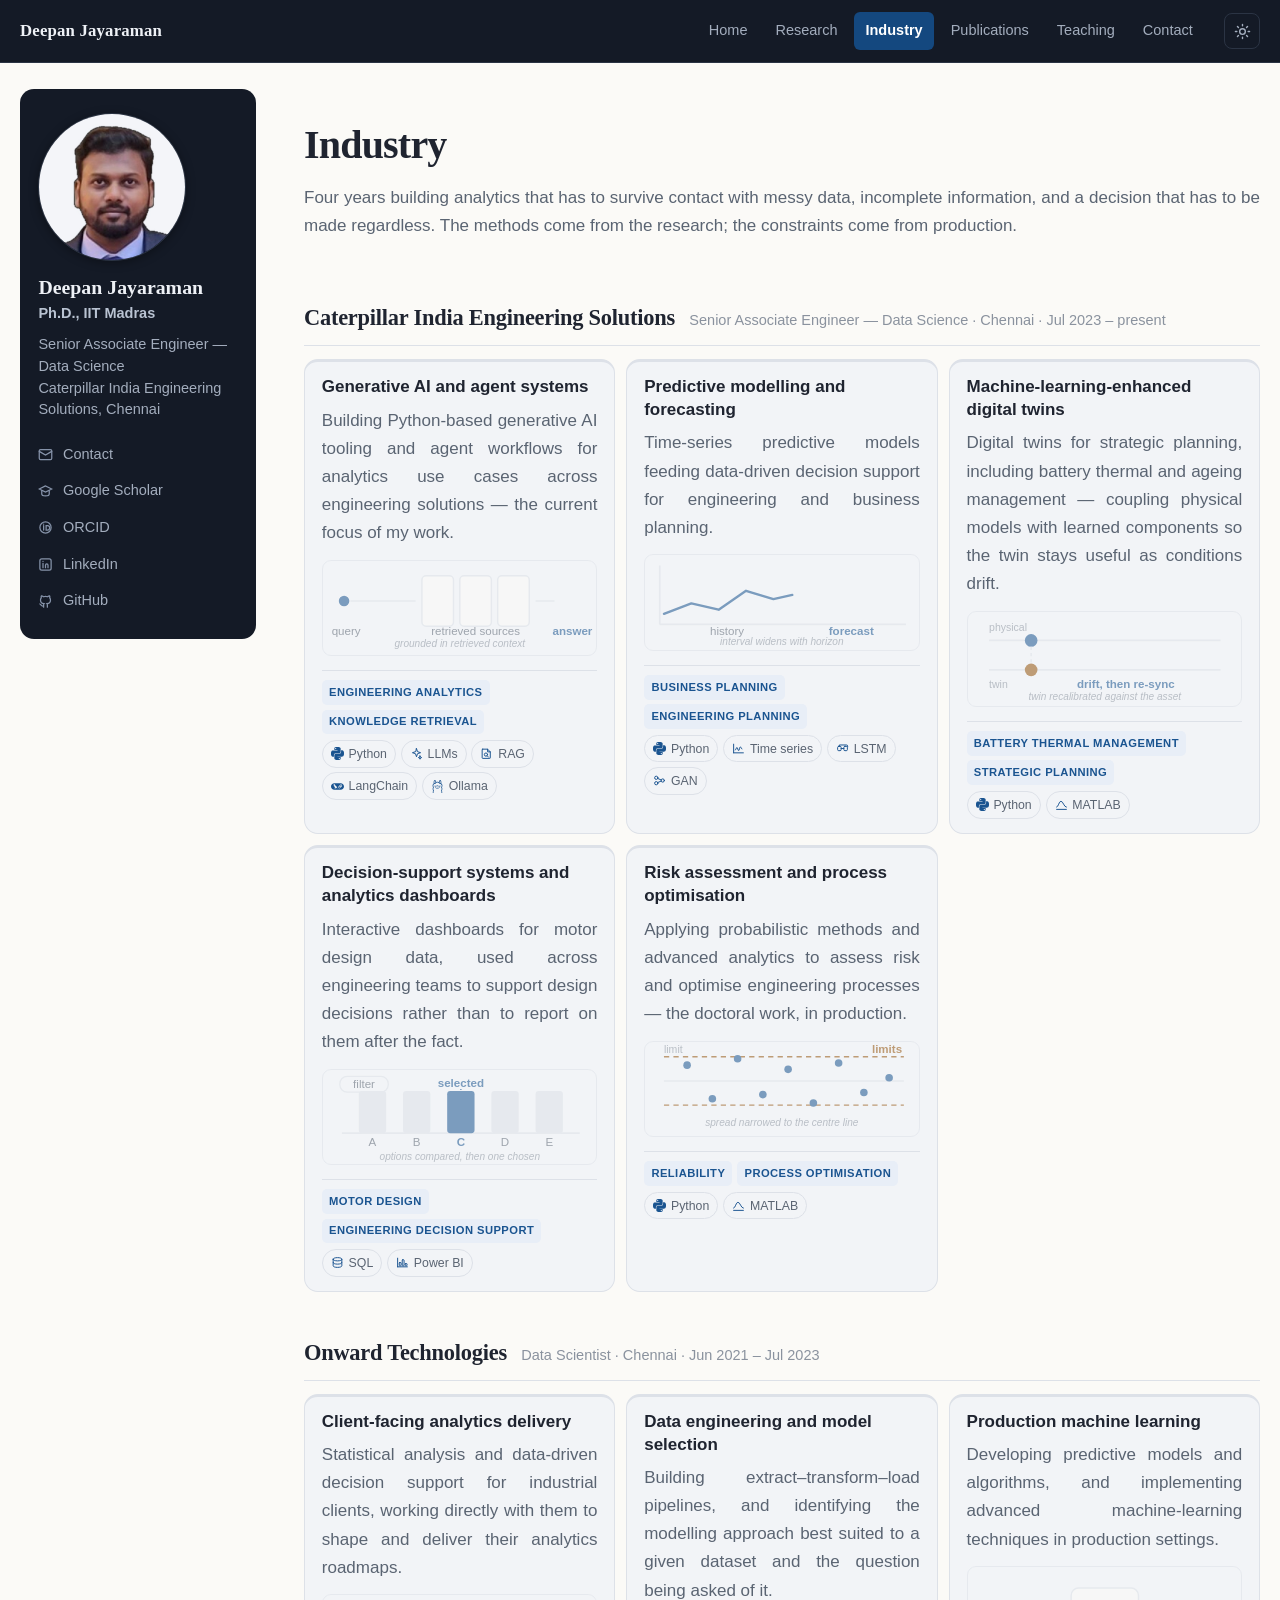
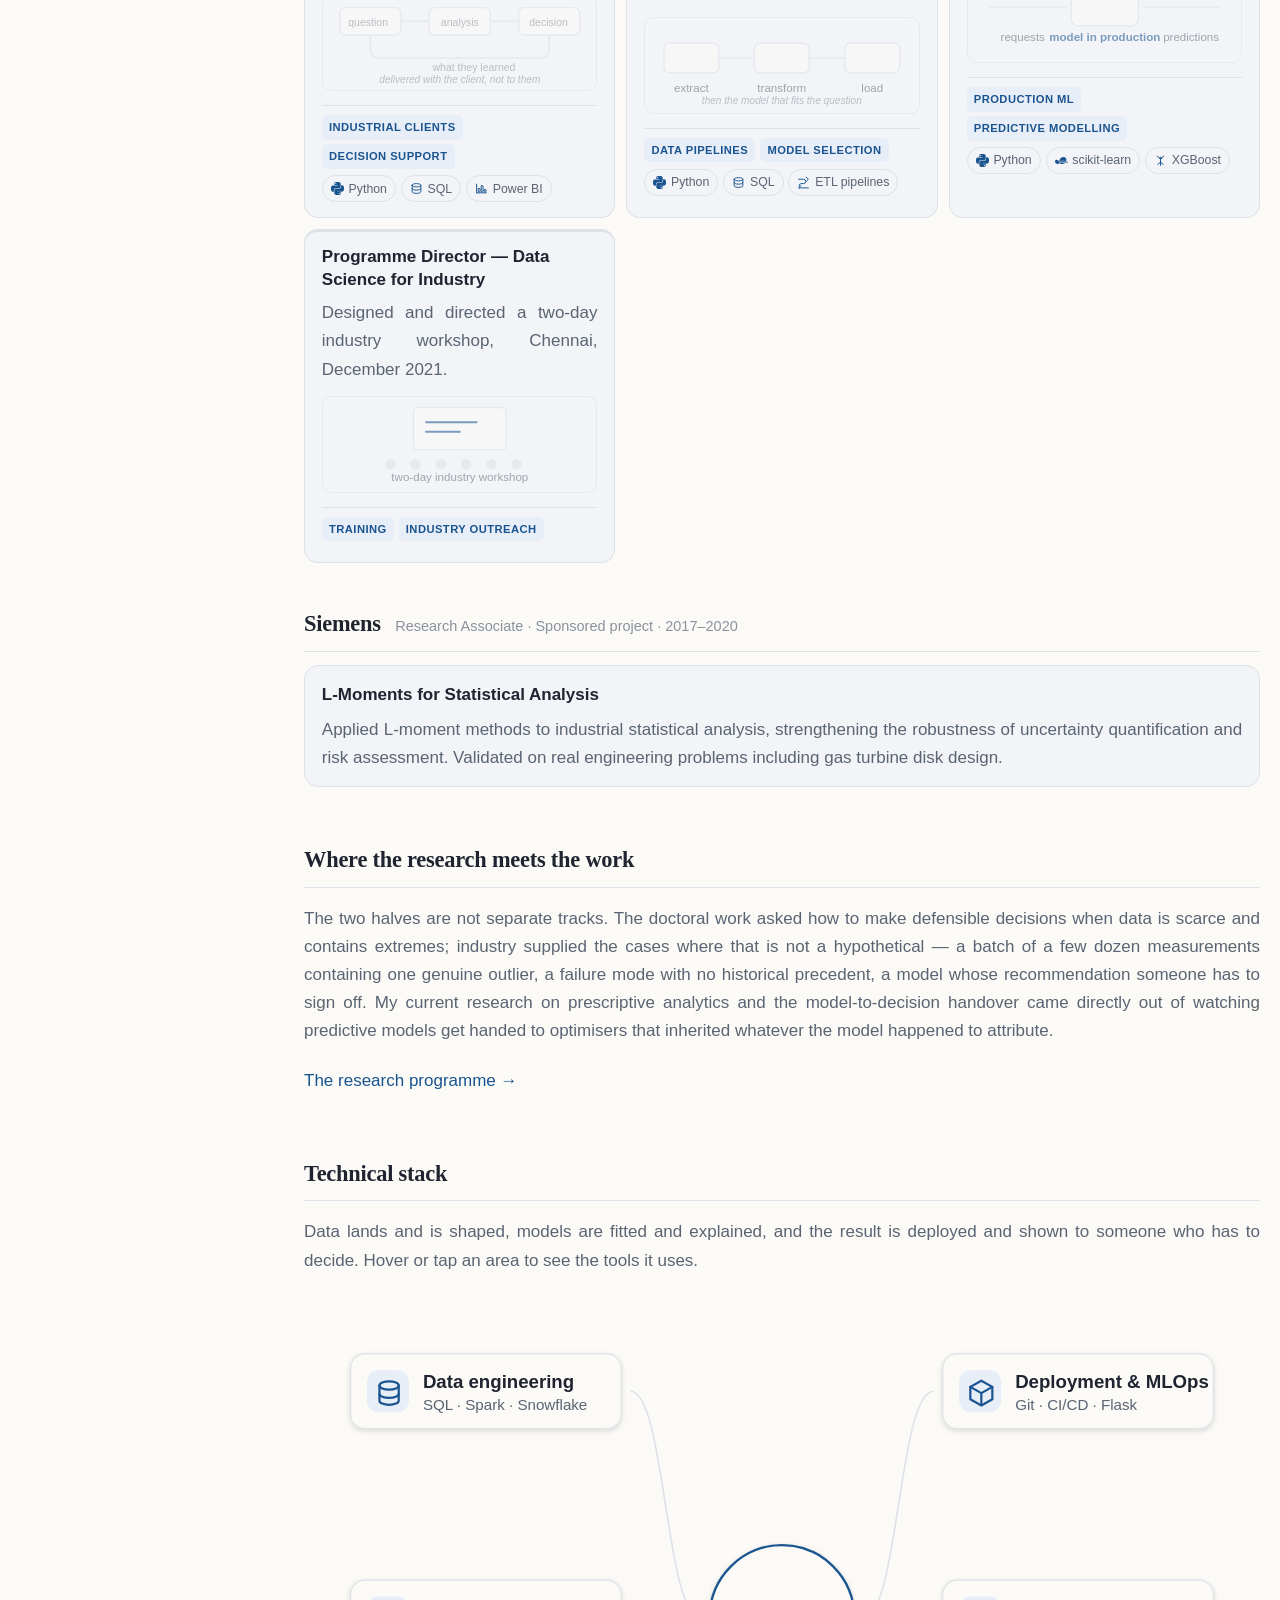
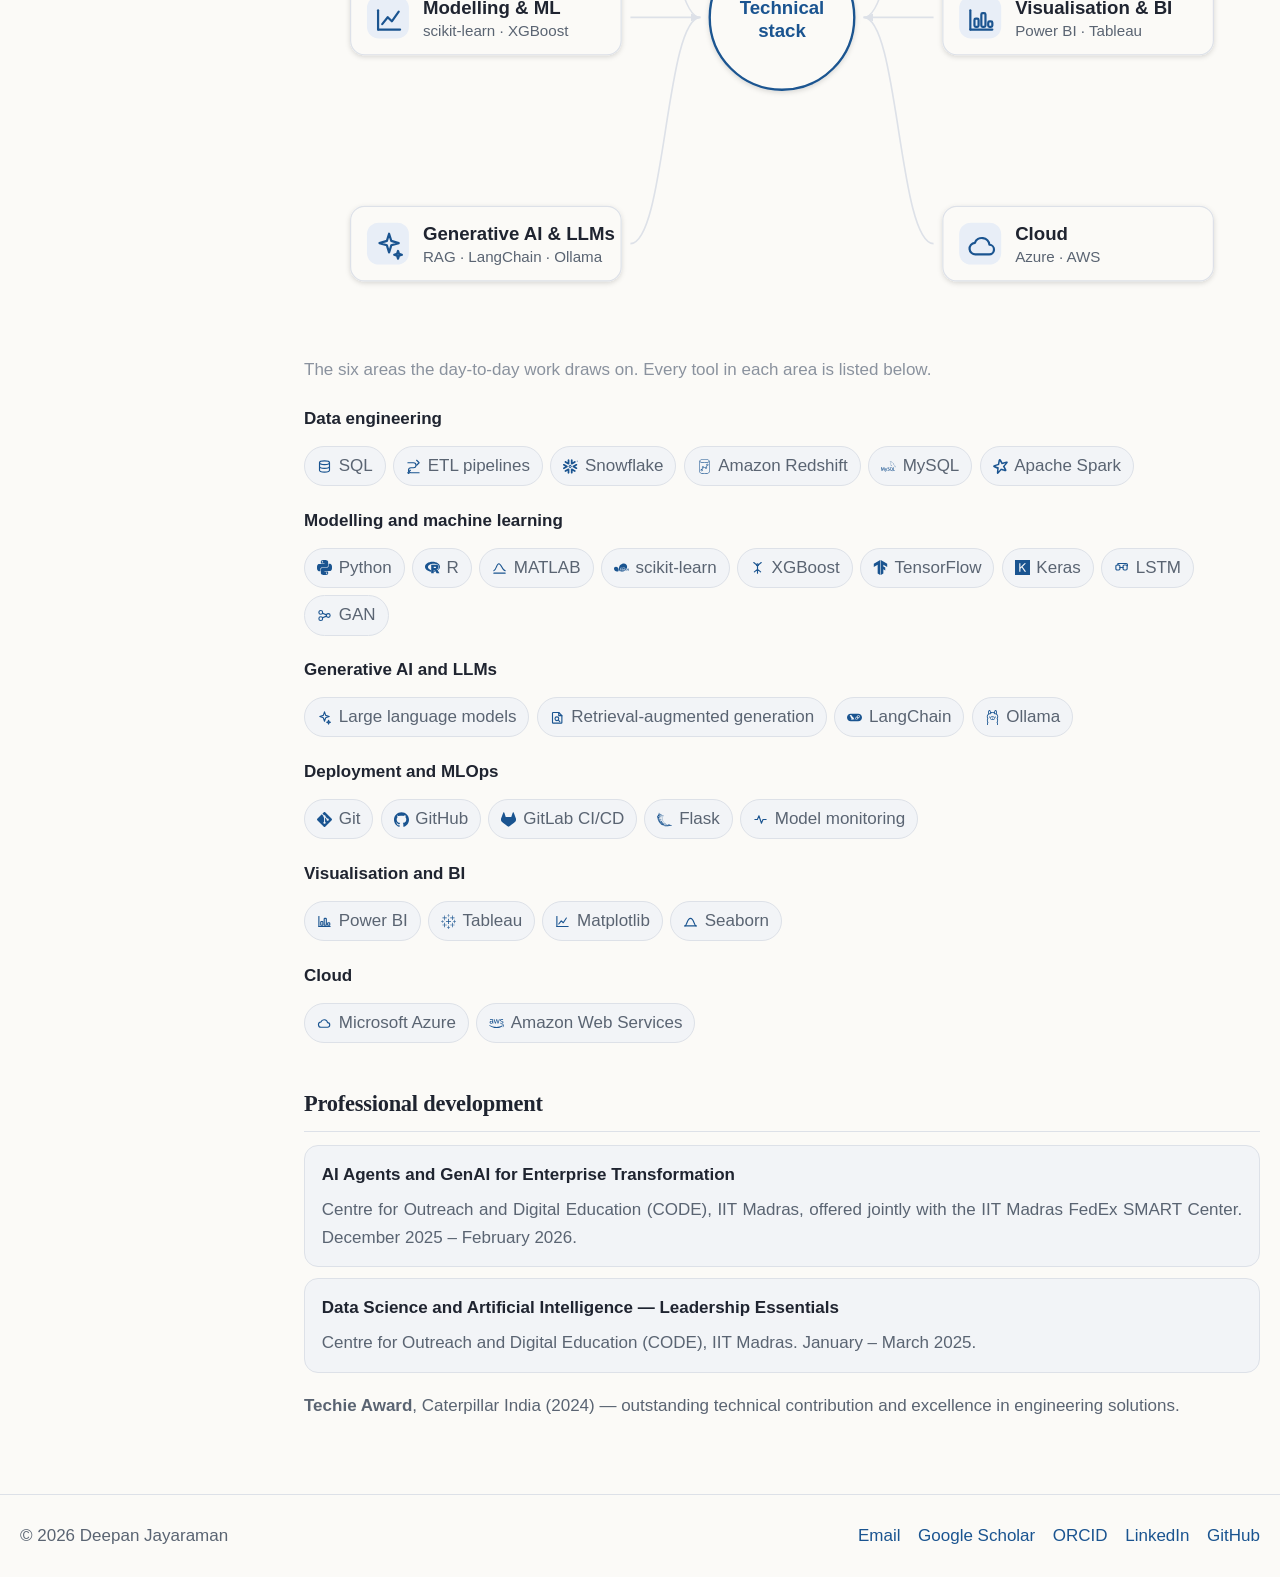
==== commit 1bbc6663: "Publications, technical stack diagram, and card figures Publications - Move invited talks and worksh" ====
--- a/industry.html
+++ b/industry.html
@@ -6,7 +6,7 @@
 <title>Industry — Deepan Jayaraman</title>
 <meta name="description" content="Applied data science in industry: generative AI and agents, predictive modelling, digital twins, data engineering and decision-support systems at Caterpillar, Onward Technologies and Siemens.">
 <link rel="icon" href="data:image/svg+xml,<svg xmlns='http://www.w3.org/2000/svg' viewBox='0 0 100 100'><text y='.9em' font-size='90' font-family='Georgia,serif' fill='%231f3864'>D</text></svg>">
-<link rel="stylesheet" href="assets/style.css?v=31">
+<link rel="stylesheet" href="assets/style.css?v=45">
 </head>
 <body>
 <a class="skip" href="#main">Skip to content</a>
@@ -35,7 +35,7 @@
 <main id="main">
   <div class="wrap page">
   <aside class="side-profile">
-    <img class="side-photo" src="assets/deepan.jpg?v=31" alt="Deepan Jayaraman" width="500" height="500">
+    <img class="side-photo" src="assets/deepan.jpg?v=45" alt="Deepan Jayaraman" width="500" height="500">
     <p class="side-name">Deepan Jayaraman</p>
     <p class="side-role">Ph.D., IIT Madras</p>
     <p class="side-org">Senior Associate Engineer&nbsp;— Data Science<br>Caterpillar India Engineering Solutions, Chennai</p>
@@ -49,6 +49,49 @@
   </aside>
    <div class="page-body">
 
+    <svg class="icon-sprite" aria-hidden="true" focusable="false" width="0" height="0" style="position:absolute">
+  <symbol id="i-snowflake" viewBox="0 0 24 24"><path fill="currentColor" d="M24 3.459c0 .646-.418 1.18-1.141 1.18-.723 0-1.142-.534-1.142-1.18 0-.647.419-1.18 1.142-1.18.723 0 1.141.533 1.141 1.18zm-.228 0c0-.533-.38-.951-.913-.951s-.913.38-.913.95c0 .533.38.952.913.952.57 0 .913-.419.913-.951zm-1.37-.533h.495c.266 0 .456.152.456.38 0 .153-.076.229-.19.305l.19.266v.038h-.266l-.19-.266h-.229v.266h-.266zm.495.228h-.229v.267h.229c.114 0 .152-.038.152-.114.038-.077-.038-.153-.152-.153zM7.602 12.4c.038-.151.076-.304.076-.456 0-.114-.038-.228-.038-.342-.114-.343-.304-.647-.646-.838l-4.87-2.777c-.685-.38-1.56-.152-1.94.533-.381.685-.153 1.56.532 1.94l2.701 1.56-2.701 1.56c-.685.38-.913 1.256-.533 1.94.38.685 1.256.914 1.94.533l4.832-2.777c.343-.267.571-.533.647-.876zm1.332 2.626c-.266-.038-.57.038-.837.19l-4.832 2.777c-.685.38-.913 1.256-.532 1.94.38.686 1.255.914 1.94.533l2.701-1.56v3.12c0 .8.647 1.408 1.446 1.408.799 0 1.407-.647 1.407-1.408v-5.592c0-.761-.57-1.37-1.293-1.408zm4.946-6.088c.266.038.57-.038.837-.19l4.832-2.777c.685-.38.913-1.256.532-1.94-.38-.686-1.255-.914-1.94-.533l-2.701 1.56V1.975c0-.799-.647-1.408-1.446-1.408-.799 0-1.446.609-1.446 1.408V7.53c0 .76.609 1.37 1.332 1.407zM3.265 5.97l4.832 2.777c.266.152.533.19.837.19.723-.038 1.331-.684 1.331-1.407V1.975c0-.799-.646-1.408-1.407-1.408-.799 0-1.446.647-1.446 1.408v3.12l-2.701-1.56c-.685-.38-1.56-.152-1.94.533-.419.646-.19 1.521.494 1.902zm9.093 6.011a.412.412 0 00-.114-.266l-.57-.571a.346.346 0 00-.267-.114.412.412 0 00-.266.114l-.571.57a.411.411 0 00-.114.267c0 .076.038.19.114.267l.57.57a.345.345 0 00.267.114c.076 0 .19-.038.266-.114l.571-.57a.412.412 0 00.114-.267zm1.598.533L11.94 14.53c-.039.038-.153.114-.229.114h-.608a.411.411 0 01-.267-.114L8.82 12.514a.408.408 0 01-.076-.229v-.608c0-.076.038-.19.114-.267l2.016-2.016a.41.41 0 01.267-.114h.608a.41.41 0 01.267.114l2.016 2.016a.347.347 0 01.114.267v.608c-.076.077-.114.19-.19.229zm5.593 5.44l-4.832-2.777c-.266-.152-.57-.19-.837-.152-.723.038-1.332.684-1.332 1.408v5.554c0 .8.647 1.408 1.408 1.408.799 0 1.446-.647 1.446-1.408v-3.12l2.7 1.56c.686.38 1.561.152 1.941-.533.419-.646.19-1.521-.494-1.94zm2.549-7.533l-2.701 1.56 2.7 1.56c.686.38.914 1.256.533 1.94-.38.685-1.255.913-1.94.533l-4.832-2.778a1.644 1.644 0 01-.647-.798c-.037-.153-.076-.305-.076-.457 0-.114.039-.228.039-.342.114-.343.342-.647.646-.837l4.832-2.778c.685-.38 1.56-.152 1.94.533.457.609.19 1.484-.494 1.864"/></symbol>
+  <symbol id="i-amazonredshift" viewBox="0 0 24 24"><path fill="currentColor" d="M16.639 9.932a.822.822 0 0 1-.822-.82.823.823 0 0 1 1.645 0c0 .452-.37.82-.823.82m-2.086 4.994a.823.823 0 0 1-.822-.822.822.822 0 0 1 1.645 0 .822.822 0 0 1-.823.822m-5.004-.833a.822.822 0 1 1 .002-1.644.822.822 0 0 1-.002 1.644m-2.083 4.578a.823.823 0 0 1-.823-.82.823.823 0 0 1 1.645 0c0 .452-.37.82-.822.82m9.173-11.236a1.68 1.68 0 0 0-1.68 1.676c0 .566.285 1.066.718 1.37l-.782 1.982a1.674 1.674 0 0 0-1.923 1.104l-1.753-.398a1.675 1.675 0 0 0-3.348.103c0 .432.169.823.438 1.12l-.764 1.79c-.028-.001-.053-.008-.08-.008a1.68 1.68 0 0 0-1.68 1.676 1.68 1.68 0 0 0 3.36 0c0-.593-.312-1.112-.778-1.41l.674-1.579c.161.052.33.088.508.088.661 0 1.228-.386 1.502-.94l1.856.42a1.68 1.68 0 0 0 3.327-.325c0-.5-.224-.943-.574-1.25l.822-2.083c.053.005.104.016.157.016a1.68 1.68 0 0 0 1.68-1.676 1.68 1.68 0 0 0-1.68-1.676M12 23.145c-4.17 0-7.286-1.252-7.286-2.37V4.79C6.14 5.938 9.131 6.547 12 6.547c2.869 0 5.86-.609 7.286-1.756v15.983c0 1.12-3.116 2.37-7.286 2.37M12 .856c4.293 0 7.286 1.274 7.286 2.419 0 1.143-2.993 2.418-7.286 2.418-4.293 0-7.286-1.275-7.286-2.418C4.714 2.129 7.707.855 12 .855m8.143 2.419C20.143 1.147 15.947 0 12 0 8.052 0 3.857 1.147 3.857 3.274l.002.01h-.002v17.49C3.857 22.87 8.052 24 12 24c3.947 0 8.143-1.13 8.143-3.226V3.284h-.002l.002-.01"/></symbol>
+  <symbol id="i-mysql" viewBox="0 0 24 24"><path fill="currentColor" d="M16.405 5.501c-.115 0-.193.014-.274.033v.013h.014c.054.104.146.18.214.273.054.107.1.214.154.32l.014-.015c.094-.066.14-.172.14-.333-.04-.047-.046-.094-.08-.14-.04-.067-.126-.1-.18-.153zM5.77 18.695h-.927a50.854 50.854 0 00-.27-4.41h-.008l-1.41 4.41H2.45l-1.4-4.41h-.01a72.892 72.892 0 00-.195 4.41H0c.055-1.966.192-3.81.41-5.53h1.15l1.335 4.064h.008l1.347-4.064h1.095c.242 2.015.384 3.86.428 5.53zm4.017-4.08c-.378 2.045-.876 3.533-1.492 4.46-.482.716-1.01 1.073-1.583 1.073-.153 0-.34-.046-.566-.138v-.494c.11.017.24.026.386.026.268 0 .483-.075.647-.222.197-.18.295-.382.295-.605 0-.155-.077-.47-.23-.944L6.23 14.615h.91l.727 2.36c.164.536.233.91.205 1.123.4-1.064.678-2.227.835-3.483zm12.325 4.08h-2.63v-5.53h.885v4.85h1.745zm-3.32.135l-1.016-.5c.09-.076.177-.158.255-.25.433-.506.648-1.258.648-2.253 0-1.83-.718-2.746-2.155-2.746-.704 0-1.254.232-1.65.697-.43.508-.646 1.256-.646 2.245 0 .972.19 1.686.574 2.14.35.41.877.615 1.583.615.264 0 .506-.033.725-.098l1.325.772.36-.622zM15.5 17.588c-.225-.36-.337-.94-.337-1.736 0-1.393.424-2.09 1.27-2.09.443 0 .77.167.977.5.224.362.336.936.336 1.723 0 1.404-.424 2.108-1.27 2.108-.445 0-.77-.167-.978-.5zm-1.658-.425c0 .47-.172.856-.516 1.156-.344.3-.803.45-1.384.45-.543 0-1.064-.172-1.573-.515l.237-.476c.438.22.833.328 1.19.328.332 0 .593-.073.783-.22a.754.754 0 00.3-.615c0-.33-.23-.61-.648-.845-.388-.213-1.163-.657-1.163-.657-.422-.307-.632-.636-.632-1.177 0-.45.157-.81.47-1.085.315-.278.72-.415 1.22-.415.512 0 .98.136 1.4.41l-.213.476a2.726 2.726 0 00-1.064-.23c-.283 0-.502.068-.654.206a.685.685 0 00-.248.524c0 .328.234.61.666.85.393.215 1.187.67 1.187.67.433.305.648.63.648 1.168zm9.382-5.852c-.535-.014-.95.04-1.297.188-.1.04-.26.04-.274.167.055.053.063.14.11.214.08.134.218.313.346.407.14.11.28.216.427.31.26.16.555.255.81.416.145.094.293.213.44.313.073.05.12.14.214.172v-.02c-.046-.06-.06-.147-.105-.214-.067-.067-.134-.127-.2-.193a3.223 3.223 0 00-.695-.675c-.214-.146-.682-.35-.77-.595l-.013-.014c.146-.013.32-.066.46-.106.227-.06.435-.047.67-.106.106-.027.213-.06.32-.094v-.06c-.12-.12-.21-.283-.334-.395a8.867 8.867 0 00-1.104-.823c-.21-.134-.476-.22-.697-.334-.08-.04-.214-.06-.26-.127-.12-.146-.19-.34-.275-.514a17.69 17.69 0 01-.547-1.163c-.12-.262-.193-.523-.34-.763-.69-1.137-1.437-1.826-2.586-2.5-.247-.14-.543-.2-.856-.274-.167-.008-.334-.02-.5-.027-.11-.047-.216-.174-.31-.235-.38-.24-1.364-.76-1.644-.072-.18.434.267.862.422 1.082.115.153.26.328.34.5.047.116.06.235.107.356.106.294.207.622.347.897.073.14.153.287.247.413.054.073.146.107.167.227-.094.136-.1.334-.154.5-.24.757-.146 1.693.194 2.25.107.166.362.534.703.393.3-.12.234-.5.32-.835.02-.08.007-.133.048-.187v.015c.094.188.188.367.274.555.206.328.566.668.867.895.16.12.287.328.487.402v-.02h-.015c-.043-.058-.1-.086-.154-.133a3.445 3.445 0 01-.35-.4 8.76 8.76 0 01-.747-1.218c-.11-.21-.202-.436-.29-.643-.04-.08-.04-.2-.107-.24-.1.146-.247.273-.32.453-.127.288-.14.642-.188 1.01-.027.007-.014 0-.027.014-.214-.052-.287-.274-.367-.46-.2-.475-.233-1.238-.06-1.785.047-.14.247-.582.167-.716-.042-.127-.174-.2-.247-.303a2.478 2.478 0 01-.24-.427c-.16-.374-.24-.788-.414-1.162-.08-.173-.22-.354-.334-.513-.127-.18-.267-.307-.368-.52-.033-.073-.08-.194-.027-.274.014-.054.042-.075.094-.09.088-.072.335.022.422.062.247.1.455.194.662.334.094.066.195.193.315.226h.14c.214.047.455.014.655.073.355.114.675.28.962.46a5.953 5.953 0 012.085 2.286c.08.154.115.295.188.455.14.33.313.663.455.982.14.315.275.636.476.897.1.14.502.213.682.286.133.06.34.115.46.188.23.14.454.3.67.454.11.076.443.243.463.378z"/></symbol>
+  <symbol id="i-apachespark" viewBox="0 0 24 24"><path fill="currentColor" d="M10.812 0c-.425.013-.845.215-1.196.605a3.593 3.593 0 00-.493.722c-.355.667-.425 1.415-.556 2.143a551.9 551.9 0 00-.726 4.087c-.027.16-.096.227-.244.273C5.83 8.386 4.06 8.94 2.3 9.514c-.387.125-.773.289-1.114.506-1.042.665-1.196 1.753-.415 2.71.346.422.79.715 1.284.936 1.1.49 2.202.976 3.3 1.47.019.01.036.013.053.019h-.004l1.306.535c0 .023.002.045 0 .073-.2 2.03-.39 4.063-.58 6.095-.04.419-.012.831.134 1.23.317.87 1.065 1.148 1.881.701.372-.204.666-.497.937-.818 1.372-1.623 2.746-3.244 4.113-4.872.111-.133.205-.15.363-.098.349.117.697.231 1.045.347h.001c.02.012.045.02.073.03l.142.042c1.248.416 2.68.775 3.929 1.19.4.132.622.164 1.045.098.311-.048.592-.062.828-.236.602-.33.995-.957.988-1.682-.005-.427-.154-.813-.35-1.186-.82-1.556-1.637-3.113-2.461-4.666-.078-.148-.076-.243.037-.375 1.381-1.615 2.756-3.236 4.133-4.855.272-.32.513-.658.653-1.058.308-.878-.09-1.57-1-1.741a2.783 2.783 0 00-1.235.069c-1.974.521-3.947 1.041-5.918 1.57-.175.047-.26.015-.355-.144a353.08 353.08 0 00-2.421-4.018 4.61 4.61 0 00-.652-.849c-.371-.37-.802-.549-1.227-.536zm.172 3.703a.592.592 0 01.189.211c.87 1.446 1.742 2.89 2.609 4.338.07.118.135.16.277.121 1.525-.41 3.052-.813 4.579-1.217.367-.098.735-.193 1.103-.289a.399.399 0 01-.1.2c-1.259 1.48-2.516 2.962-3.779 4.438-.11.13-.12.22-.04.37.937 1.803 1.768 3.309 2.498 4.76l-3.696-1.019c-.538-.18-1.077-.358-1.615-.539-.163-.055-.25-.03-.36.1-1.248 1.488-2.504 2.97-3.759 4.454a.398.398 0 01-.18.132c.035-.378.068-.757.104-1.136.149-1.572.297-3.144.451-4.716-.03-.318.117-.405-.322-.545-1.493-.593-3.346-1.321-4.816-1.905a.595.595 0 01.24-.134c1.797-.57 3.595-1.14 5.394-1.705.127-.04.199-.092.211-.233.013-.148.05-.294.076-.441.241-1.363.483-2.726.726-4.088.068-.386.14-.771.21-1.157z"/></symbol>
+  <symbol id="i-python" viewBox="0 0 24 24"><path fill="currentColor" d="M14.25.18l.9.2.73.26.59.3.45.32.34.34.25.34.16.33.1.3.04.26.02.2-.01.13V8.5l-.05.63-.13.55-.21.46-.26.38-.3.31-.33.25-.35.19-.35.14-.33.1-.3.07-.26.04-.21.02H8.77l-.69.05-.59.14-.5.22-.41.27-.33.32-.27.35-.2.36-.15.37-.1.35-.07.32-.04.27-.02.21v3.06H3.17l-.21-.03-.28-.07-.32-.12-.35-.18-.36-.26-.36-.36-.35-.46-.32-.59-.28-.73-.21-.88-.14-1.05-.05-1.23.06-1.22.16-1.04.24-.87.32-.71.36-.57.4-.44.42-.33.42-.24.4-.16.36-.1.32-.05.24-.01h.16l.06.01h8.16v-.83H6.18l-.01-2.75-.02-.37.05-.34.11-.31.17-.28.25-.26.31-.23.38-.2.44-.18.51-.15.58-.12.64-.1.71-.06.77-.04.84-.02 1.27.05zm-6.3 1.98l-.23.33-.08.41.08.41.23.34.33.22.41.09.41-.09.33-.22.23-.34.08-.41-.08-.41-.23-.33-.33-.22-.41-.09-.41.09zm13.09 3.95l.28.06.32.12.35.18.36.27.36.35.35.47.32.59.28.73.21.88.14 1.04.05 1.23-.06 1.23-.16 1.04-.24.86-.32.71-.36.57-.4.45-.42.33-.42.24-.4.16-.36.09-.32.05-.24.02-.16-.01h-8.22v.82h5.84l.01 2.76.02.36-.05.34-.11.31-.17.29-.25.25-.31.24-.38.2-.44.17-.51.15-.58.13-.64.09-.71.07-.77.04-.84.01-1.27-.04-1.07-.14-.9-.2-.73-.25-.59-.3-.45-.33-.34-.34-.25-.34-.16-.33-.1-.3-.04-.25-.02-.2.01-.13v-5.34l.05-.64.13-.54.21-.46.26-.38.3-.32.33-.24.35-.2.35-.14.33-.1.3-.06.26-.04.21-.02.13-.01h5.84l.69-.05.59-.14.5-.21.41-.28.33-.32.27-.35.2-.36.15-.36.1-.35.07-.32.04-.28.02-.21V6.07h2.09l.14.01zm-6.47 14.25l-.23.33-.08.41.08.41.23.33.33.23.41.08.41-.08.33-.23.23-.33.08-.41-.08-.41-.23-.33-.33-.23-.41-.08-.41.08z"/></symbol>
+  <symbol id="i-r" viewBox="0 0 24 24"><path fill="currentColor" d="M12 2.746c-6.627 0-12 3.599-12 8.037 0 3.897 4.144 7.144 9.64 7.88V16.26c-2.924-.915-4.925-2.755-4.925-4.877 0-3.035 4.084-5.494 9.12-5.494 5.038 0 8.757 1.683 8.757 5.494 0 1.976-.999 3.379-2.662 4.272.09.066.174.128.258.216.169.149.25.363.372.544 2.128-1.45 3.44-3.437 3.44-5.631 0-4.44-5.373-8.038-12-8.038zm-2.111 4.99v13.516l4.093-.002-.002-5.291h1.1c.225 0 .321.066.549.25.272.22.715.982.715.982l2.164 4.063 4.627-.002-2.864-4.826s-.086-.193-.265-.383a2.22 2.22 0 00-.582-.416c-.422-.214-1.149-.434-1.149-.434s3.578-.264 3.578-3.826c0-3.562-3.744-3.63-3.744-3.63zm4.127 2.93l2.478.002s1.149-.062 1.149 1.127c0 1.165-1.149 1.17-1.149 1.17h-2.478zm1.754 6.119c-.494.049-1.012.079-1.54.088v1.807a16.622 16.622 0 002.37-.473l-.471-.891s-.108-.183-.248-.394c-.039-.054-.08-.098-.111-.137z"/></symbol>
+  <symbol id="i-scikitlearn" viewBox="0 0 24 24"><path fill="currentColor" d="M15.601 5.53c-1.91.035-3.981.91-5.63 2.56-2.93 2.93-2.083 8.53-1.088 9.525.805.804 6.595 1.843 9.526-1.088a9.74 9.74 0 0 0 .584-.643c.043-.292.205-.66.489-1.106a1.848 1.848 0 0 1-.537.176c-.144.265-.37.55-.676.855-.354.335-.607.554-.76.656a.795.795 0 0 1-.437.152c-.35 0-.514-.308-.494-.924-.22.316-.425.549-.612.7a.914.914 0 0 1-.578.224c-.194 0-.36-.09-.496-.273a1.03 1.03 0 0 1-.193-.507 4.016 4.016 0 0 1-.726.583c-.224.132-.47.197-.74.197-.3 0-.543-.096-.727-.288a.978.978 0 0 1-.257-.524v.004c-.3.276-.564.48-.79.611a1.295 1.295 0 0 1-.649.197.693.693 0 0 1-.571-.275c-.145-.183-.218-.43-.218-.739 0-.464.101-1.02.302-1.67.201-.65.445-1.25.733-1.797l.842-.312a.21.21 0 0 1 .06-.013c.063 0 .116.047.157.14.04.095.061.221.061.38 0 .451-.104.888-.312 1.31-.207.422-.532.873-.974 1.352-.018.23-.027.388-.027.474 0 .193.036.345.106.458.071.113.165.169.282.169a.71.71 0 0 0 .382-.13c.132-.084.333-.26.602-.523.028-.418.187-.798.482-1.142.324-.38.685-.569 1.08-.569.206 0 .37.054.494.16a.524.524 0 0 1 .186.417c0 .458-.486.829-1.459 1.114.088.43.32.646.693.646a.807.807 0 0 0 .417-.117c.129-.076.321-.243.575-.497.032-.252.118-.495.259-.728.182-.3.416-.544.701-.73.285-.185.537-.278.756-.278.276 0 .47.127.58.381l.677-.374h.186l-.292.971c-.15.488-.226.823-.226 1.004 0 .19.067.285.202.285.086 0 .181-.045.285-.137.104-.092.25-.232.437-.42v.001c.143-.155.274-.32.392-.494-.19-.084-.285-.21-.285-.375 0-.17.058-.352.174-.545.116-.194.275-.29.479-.29.172 0 .258.088.258.265 0 .139-.05.338-.149.596.367-.04.687-.32.961-.842l.228-.01c1.059-2.438.828-5.075-.83-6.732-1.019-1.02-2.408-1.5-3.895-1.471zm4.725 8.203a8.938 8.938 0 0 1-1.333 2.151 1.09 1.09 0 0 0-.012.147c0 .168.047.309.14.423.092.113.206.17.34.17.296 0 .714-.264 1.254-.787-.001.04-.003.08-.003.121 0 .146.012.368.036.666l.733-.172c0-.2.003-.357.01-.474.01-.157.033-.33.066-.517.02-.11.07-.216.152-.315l.186-.216a5.276 5.276 0 0 1 .378-.397c.062-.055.116-.099.162-.13a.26.26 0 0 1 .123-.046c.055 0 .083.035.083.106 0 .07-.052.236-.156.497-.194.486-.292.848-.292 1.084 0 .175.046.314.136.418a.45.45 0 0 0 .358.155c.365 0 .803-.269 1.313-.808v-.381c-.361.426-.623.64-.784.64-.109 0-.163-.067-.163-.2 0-.1.065-.316.195-.65.19-.486.285-.836.285-1.048a.464.464 0 0 0-.112-.319.36.36 0 0 0-.282-.127c-.165 0-.354.077-.567.233-.213.156-.5.436-.863.84.053-.262.165-.622.335-1.08l-.809.156a6.54 6.54 0 0 0-.399 1.074c-.04.156-.07.316-.092.48a7.447 7.447 0 0 1-.49.45.38.38 0 0 1-.229.08.208.208 0 0 1-.174-.082.352.352 0 0 1-.064-.222c0-.1.019-.214.056-.343.038-.13.12-.373.249-.731l.308-.849zm-17.21-2.927c-.863-.016-1.67.263-2.261.854-1.352 1.352-1.07 3.827.631 5.527 1.7 1.701 4.95 1.21 5.527.632.467-.466 1.07-3.827-.631-5.527-.957-.957-2.158-1.465-3.267-1.486zm12.285.358h.166v.21H15.4zm.427 0h.166v.865l.46-.455h.195l-.364.362.428.684h-.198l-.357-.575-.164.166v.41h-.166zm1.016 0h.166v.21h-.166zm.481.122h.166v.288h.172v.135h-.172v.717c0 .037.006.062.02.075.012.013.037.02.074.02a.23.23 0 0 0 .078-.01v.141a.802.802 0 0 1-.136.014.23.23 0 0 1-.15-.043.15.15 0 0 1-.052-.123v-.79h-.141v-.136h.141zm-3.562.258c.081 0 .15.012.207.038.057.024.1.061.13.11s.045.106.045.173h-.176c-.006-.111-.075-.167-.208-.167a.285.285 0 0 0-.164.041.134.134 0 0 0-.06.117c0 .035.015.065.045.088.03.024.08.044.15.06l.16.039a.47.47 0 0 1 .224.105c.047.046.07.108.07.186a.3.3 0 0 1-.052.175.327.327 0 0 1-.152.116.585.585 0 0 1-.226.041c-.136 0-.24-.03-.309-.088-.069-.059-.105-.149-.109-.269h.176c.004.037.01.065.017.084a.166.166 0 0 0 .034.054c.044.043.112.065.204.065a.31.31 0 0 0 .177-.045.139.139 0 0 0 .067-.119.116.116 0 0 0-.038-.09.287.287 0 0 0-.124-.055l-.156-.038a1.248 1.248 0 0 1-.159-.05.359.359 0 0 1-.098-.061.22.22 0 0 1-.058-.083.32.32 0 0 1-.016-.108c0-.096.036-.174.109-.232a.45.45 0 0 1 .29-.087zm1.035 0a.46.46 0 0 1 .202.043.351.351 0 0 1 .187.212.577.577 0 0 1 .023.126h-.168a.256.256 0 0 0-.078-.168.242.242 0 0 0-.17-.06.248.248 0 0 0-.155.05.306.306 0 0 0-.1.144.662.662 0 0 0-.034.224.58.58 0 0 0 .035.214.299.299 0 0 0 .101.135.261.261 0 0 0 .157.048c.142 0 .227-.084.256-.252h.167a.519.519 0 0 1-.065.22.35.35 0 0 1-.146.138.464.464 0 0 1-.216.048.448.448 0 0 1-.246-.066.441.441 0 0 1-.161-.192.703.703 0 0 1-.057-.293c0-.085.01-.163.032-.233a.522.522 0 0 1 .095-.182.403.403 0 0 1 .15-.117.453.453 0 0 1 .191-.04zm.603.03h.166v1.046H15.4zm1.443 0h.166v1.046h-.166zm-5.05.618c-.08 0-.2.204-.356.611-.155.407-.308.977-.459 1.71.281-.312.509-.662.683-1.05.175-.387.262-.72.262-.999a.455.455 0 0 0-.036-.197c-.025-.05-.056-.075-.093-.075zm4.662 1.797c-.221 0-.431.188-.629.563-.197.376-.296.722-.296 1.038 0 .12.029.216.088.29a.273.273 0 0 0 .223.111c.221 0 .43-.188.625-.565.196-.377.294-.725.294-1.043a.457.457 0 0 0-.083-.29.269.269 0 0 0-.222-.104zm-2.848.007c-.146 0-.285.11-.417.333-.133.222-.2.51-.2.866.566-.159.849-.452.849-.881 0-.212-.077-.318-.232-.318Z"/></symbol>
+  <symbol id="i-tensorflow" viewBox="0 0 24 24"><path fill="currentColor" d="M1.292 5.856L11.54 0v24l-4.095-2.378V7.603l-6.168 3.564.015-5.31zm21.43 5.311l-.014-5.31L12.46 0v24l4.095-2.378V14.87l3.092 1.788-.018-4.618-3.074-1.756V7.603l6.168 3.564z"/></symbol>
+  <symbol id="i-keras" viewBox="0 0 24 24"><path fill="currentColor" d="M24 0H0v24h24V0zM8.45 5.16l.2.17v6.24l6.46-6.45h1.96l.2.4-5.14 5.1 5.47 7.94-.2.3h-1.94l-4.65-6.88-2.16 2.08v4.6l-.19.2H7l-.2-.2V5.33l.17-.17h1.48z"/></symbol>
+  <symbol id="i-langchain" viewBox="0 0 24 24"><path fill="currentColor" d="M6.0988 5.9175C2.7359 5.9175 0 8.6462 0 12s2.736 6.0825 6.0988 6.0825h11.8024C21.2641 18.0825 24 15.3538 24 12s-2.736-6.0825-6.0988-6.0825ZM5.9774 7.851c.493.0124 1.02.2496 1.273.6228.3673.4592.4778 1.0668.8944 1.4932.5604.6118 1.199 1.1505 1.7161 1.802.4892.5954.8386 1.2937 1.1436 1.9975.1244.2335.1257.5202.31.7197.0908.1204.5346.4483.4383.5645.0555.1204.4702.286.3263.4027-.1944.04-.4129.0476-.5616-.1074-.0549.126-.183.0596-.2819.0432a4 4 0 0 0-.025.0736c-.3288.0219-.5754-.3126-.732-.565-.3111-.168-.6642-.2702-.982-.446-.0182.2895.0452.6485-.231.8353-.014.5565.8436.0656.9222.4804-.061.0067-.1286-.0095-.1774.0373-.2239.2172-.4805-.1645-.7385-.007-.3464.174-.3808.3161-.8096.352-.0237-.0359-.0143-.0592.0059-.0811.1207-.1399.1295-.3046.3356-.3643-.2122-.0334-.3899.0833-.5686.1757-.2323.095-.2304-.2141-.5878.0164-.0396-.0322-.0208-.0615.0018-.0864.0908-.1107.2102-.127.345-.1208-.663-.3686-.9751.4507-1.2813.0432-.092.0243-.1265.1068-.1845.1652-.05-.0548-.0123-.1212-.0099-.1857-.0598-.028-.1356-.041-.1179-.1366-.1171-.0395-.1988.0295-.286.0952-.0787-.0608.0532-.1492.0776-.2125.0702-.1216.23-.025.3111-.1126.2306-.1308.552.0814.8155.0455.203.0255.4544-.1825.3526-.39-.2171-.2767-.179-.6386-.1839-.9695-.0268-.1929-.491-.4382-.6252-.6462-.1659-.1873-.295-.4047-.4243-.6182-.4666-.9008-.3198-2.0584-.9077-2.8947-.266.1466-.6125.0774-.8418-.119-.1238.1125-.1292.2598-.139.4161-.297-.2962-.2593-.8559-.022-1.1855.0969-.1302.2127-.2373.342-.3316.0292-.0213.0391-.0419.0385-.0747.1174-.5267.5764-.7391 1.0694-.7267m12.4071.46c.5575 0 1.0806.2159 1.474.6082s.61.9145.61 1.4704c0 .556-.2167 1.078-.61 1.4698v.0006l-.902.8995a2.08 2.08 0 0 1-.8597.5166l-.0164.0047-.0058.0164a2.05 2.05 0 0 1-.474.7308l-.9018.8995c-.3934.3924-.917.6083-1.4745.6083s-1.0806-.216-1.474-.6083c-.813-.8107-.813-2.1294 0-2.9402l.9019-.8995a2.056 2.056 0 0 1 .858-.5143l.017-.0053.0058-.0158a2.07 2.07 0 0 1 .4752-.7337l.9018-.8995c.3934-.3924.9171-.6083 1.4745-.6083zm0 .8965a1.18 1.18 0 0 0-.8388.3462l-.9018.8995a1.181 1.181 0 0 0-.3427.9252l.0053.0572c.0323.2652.149.5044.3374.6917.13.1296.2733.2114.4471.2686a.9.9 0 0 1 .014.1582.884.884 0 0 1-.2609.6304l-.0554.0554c-.3013-.1028-.5525-.253-.7794-.4792a2.06 2.06 0 0 1-.5761-1.0968l-.0099-.0578-.0461.0368a1.1 1.1 0 0 0-.0876.0794l-.9024.8995c-.4623.461-.4623 1.212 0 1.673.2311.2305.535.346.8394.3461.3043 0 .6077-.1156.8388-.3462l.9019-.8995c.4623-.461.4623-1.2113 0-1.673a1.17 1.17 0 0 0-.4367-.2749 1 1 0 0 1-.014-.1611c0-.2591.1023-.505.2901-.6923.3019.1028.57.2694.7962.495.3007.2999.4994.679.5756 1.0968l.0105.0578.0455-.0373a1.1 1.1 0 0 0 .0887-.0794l.902-.8996c.4622-.461.4628-1.2124 0-1.6735a1.18 1.18 0 0 0-.8395-.3462Zm-9.973 5.1567-.0006.0006c-.0793.3078-.1048.8318-.506.847-.033.1776.1228.2445.2655.1874.141-.0645.2081.0508.2557.1657.2177.0317.5394-.0725.5516-.3298-.325-.1867-.4253-.5418-.5662-.8709"/></symbol>
+  <symbol id="i-ollama" viewBox="0 0 24 24"><path fill="currentColor" d="M16.361 10.26a.894.894 0 0 0-.558.47l-.072.148.001.207c0 .193.004.217.059.353.076.193.152.312.291.448.24.238.51.3.872.205a.86.86 0 0 0 .517-.436.752.752 0 0 0 .08-.498c-.064-.453-.33-.782-.724-.897a1.06 1.06 0 0 0-.466 0zm-9.203.005c-.305.096-.533.32-.65.639a1.187 1.187 0 0 0-.06.52c.057.309.31.59.598.667.362.095.632.033.872-.205.14-.136.215-.255.291-.448.055-.136.059-.16.059-.353l.001-.207-.072-.148a.894.894 0 0 0-.565-.472 1.02 1.02 0 0 0-.474.007Zm4.184 2c-.131.071-.223.25-.195.383.031.143.157.288.353.407.105.063.112.072.117.136.004.038-.01.146-.029.243-.02.094-.036.194-.036.222.002.074.07.195.143.253.064.052.076.054.255.059.164.005.198.001.264-.03.169-.082.212-.234.15-.525-.052-.243-.042-.28.087-.355.137-.08.281-.219.324-.314a.365.365 0 0 0-.175-.48.394.394 0 0 0-.181-.033c-.126 0-.207.03-.355.124l-.085.053-.053-.032c-.219-.13-.259-.145-.391-.143a.396.396 0 0 0-.193.032zm.39-2.195c-.373.036-.475.05-.654.086-.291.06-.68.195-.951.328-.94.46-1.589 1.226-1.787 2.114-.04.176-.045.234-.045.53 0 .294.005.357.043.524.264 1.16 1.332 2.017 2.714 2.173.3.033 1.596.033 1.896 0 1.11-.125 2.064-.727 2.493-1.571.114-.226.169-.372.22-.602.039-.167.044-.23.044-.523 0-.297-.005-.355-.045-.531-.288-1.29-1.539-2.304-3.072-2.497a6.873 6.873 0 0 0-.855-.031zm.645.937a3.283 3.283 0 0 1 1.44.514c.223.148.537.458.671.662.166.251.26.508.303.82.02.143.01.251-.043.482-.08.345-.332.705-.672.957a3.115 3.115 0 0 1-.689.348c-.382.122-.632.144-1.525.138-.582-.006-.686-.01-.853-.042-.57-.107-1.022-.334-1.35-.68-.264-.28-.385-.535-.45-.946-.03-.192.025-.509.137-.776.136-.326.488-.73.836-.963.403-.269.934-.46 1.422-.512.187-.02.586-.02.773-.002zm-5.503-11a1.653 1.653 0 0 0-.683.298C5.617.74 5.173 1.666 4.985 2.819c-.07.436-.119 1.04-.119 1.503 0 .544.064 1.24.155 1.721.02.107.031.202.023.208a8.12 8.12 0 0 1-.187.152 5.324 5.324 0 0 0-.949 1.02 5.49 5.49 0 0 0-.94 2.339 6.625 6.625 0 0 0-.023 1.357c.091.78.325 1.438.727 2.04l.13.195-.037.064c-.269.452-.498 1.105-.605 1.732-.084.496-.095.629-.095 1.294 0 .67.009.803.088 1.266.095.555.288 1.143.503 1.534.071.128.243.393.264.407.007.003-.014.067-.046.141a7.405 7.405 0 0 0-.548 1.873c-.062.417-.071.552-.071.991 0 .56.031.832.148 1.279L3.42 24h1.478l-.05-.091c-.297-.552-.325-1.575-.068-2.597.117-.472.25-.819.498-1.296l.148-.29v-.177c0-.165-.003-.184-.057-.293a.915.915 0 0 0-.194-.25 1.74 1.74 0 0 1-.385-.543c-.424-.92-.506-2.286-.208-3.451.124-.486.329-.918.544-1.154a.787.787 0 0 0 .223-.531c0-.195-.07-.355-.224-.522a3.136 3.136 0 0 1-.817-1.729c-.14-.96.114-2.005.69-2.834.563-.814 1.353-1.336 2.237-1.475.199-.033.57-.028.776.01.226.04.367.028.512-.041.179-.085.268-.19.374-.431.093-.215.165-.333.36-.576.234-.29.46-.489.822-.729.413-.27.884-.467 1.352-.561.17-.035.25-.04.569-.04.319 0 .398.005.569.04a4.07 4.07 0 0 1 1.914.997c.117.109.398.457.488.602.034.057.095.177.132.267.105.241.195.346.374.43.14.068.286.082.503.045.343-.058.607-.053.943.016 1.144.23 2.14 1.173 2.581 2.437.385 1.108.276 2.267-.296 3.153-.097.15-.193.27-.333.419-.301.322-.301.722-.001 1.053.493.539.801 1.866.708 3.036-.062.772-.26 1.463-.533 1.854a2.096 2.096 0 0 1-.224.258.916.916 0 0 0-.194.25c-.054.109-.057.128-.057.293v.178l.148.29c.248.476.38.823.498 1.295.253 1.008.231 2.01-.059 2.581a.845.845 0 0 0-.044.098c0 .006.329.009.732.009h.73l.02-.074.036-.134c.019-.076.057-.3.088-.516.029-.217.029-1.016 0-1.258-.11-.875-.295-1.57-.597-2.226-.032-.074-.053-.138-.046-.141.008-.005.057-.074.108-.152.376-.569.607-1.284.724-2.228.031-.26.031-1.378 0-1.628-.083-.645-.182-1.082-.348-1.525a6.083 6.083 0 0 0-.329-.7l-.038-.064.131-.194c.402-.604.636-1.262.727-2.04a6.625 6.625 0 0 0-.024-1.358 5.512 5.512 0 0 0-.939-2.339 5.325 5.325 0 0 0-.95-1.02 8.097 8.097 0 0 1-.186-.152.692.692 0 0 1 .023-.208c.208-1.087.201-2.443-.017-3.503-.19-.924-.535-1.658-.98-2.082-.354-.338-.716-.482-1.15-.455-.996.059-1.8 1.205-2.116 3.01a6.805 6.805 0 0 0-.097.726c0 .036-.007.066-.015.066a.96.96 0 0 1-.149-.078A4.857 4.857 0 0 0 12 3.03c-.832 0-1.687.243-2.456.698a.958.958 0 0 1-.148.078c-.008 0-.015-.03-.015-.066a6.71 6.71 0 0 0-.097-.725C8.997 1.392 8.337.319 7.46.048a2.096 2.096 0 0 0-.585-.041Zm.293 1.402c.248.197.523.759.682 1.388.03.113.06.244.069.292.007.047.026.152.041.233.067.365.098.76.102 1.24l.002.475-.12.175-.118.178h-.278c-.324 0-.646.041-.954.124l-.238.06c-.033.007-.038-.003-.057-.144a8.438 8.438 0 0 1 .016-2.323c.124-.788.413-1.501.696-1.711.067-.05.079-.049.157.013zm9.825-.012c.17.126.358.46.498.888.28.854.36 2.028.212 3.145-.019.14-.024.151-.057.144l-.238-.06a3.693 3.693 0 0 0-.954-.124h-.278l-.119-.178-.119-.175.002-.474c.004-.669.066-1.19.214-1.772.157-.623.434-1.185.68-1.382.078-.062.09-.063.159-.012z"/></symbol>
+  <symbol id="i-git" viewBox="0 0 24 24"><path fill="currentColor" d="M23.546 10.93L13.067.452c-.604-.603-1.582-.603-2.188 0L8.708 2.627l2.76 2.76c.645-.215 1.379-.07 1.889.441.516.515.658 1.258.438 1.9l2.658 2.66c.645-.223 1.387-.078 1.9.435.721.72.721 1.884 0 2.604-.719.719-1.881.719-2.6 0-.539-.541-.674-1.337-.404-1.996L12.86 8.955v6.525c.176.086.342.203.488.348.713.721.713 1.883 0 2.6-.719.721-1.889.721-2.609 0-.719-.719-.719-1.879 0-2.598.182-.18.387-.316.605-.406V8.835c-.217-.091-.424-.222-.6-.401-.545-.545-.676-1.342-.396-2.009L7.636 3.7.45 10.881c-.6.605-.6 1.584 0 2.189l10.48 10.477c.604.604 1.582.604 2.186 0l10.43-10.43c.605-.603.605-1.582 0-2.187"/></symbol>
+  <symbol id="i-github" viewBox="0 0 24 24"><path fill="currentColor" d="M12 .297c-6.63 0-12 5.373-12 12 0 5.303 3.438 9.8 8.205 11.385.6.113.82-.258.82-.577 0-.285-.01-1.04-.015-2.04-3.338.724-4.042-1.61-4.042-1.61C4.422 18.07 3.633 17.7 3.633 17.7c-1.087-.744.084-.729.084-.729 1.205.084 1.838 1.236 1.838 1.236 1.07 1.835 2.809 1.305 3.495.998.108-.776.417-1.305.76-1.605-2.665-.3-5.466-1.332-5.466-5.93 0-1.31.465-2.38 1.235-3.22-.135-.303-.54-1.523.105-3.176 0 0 1.005-.322 3.3 1.23.96-.267 1.98-.399 3-.405 1.02.006 2.04.138 3 .405 2.28-1.552 3.285-1.23 3.285-1.23.645 1.653.24 2.873.12 3.176.765.84 1.23 1.91 1.23 3.22 0 4.61-2.805 5.625-5.475 5.92.42.36.81 1.096.81 2.22 0 1.606-.015 2.896-.015 3.286 0 .315.21.69.825.57C20.565 22.092 24 17.592 24 12.297c0-6.627-5.373-12-12-12"/></symbol>
+  <symbol id="i-gitlab" viewBox="0 0 24 24"><path fill="currentColor" d="m23.6004 9.5927-.0337-.0862L20.3.9814a.851.851 0 0 0-.3362-.405.8748.8748 0 0 0-.9997.0539.8748.8748 0 0 0-.29.4399l-2.2055 6.748H7.5375l-2.2057-6.748a.8573.8573 0 0 0-.29-.4412.8748.8748 0 0 0-.9997-.0537.8585.8585 0 0 0-.3362.4049L.4332 9.5015l-.0325.0862a6.0657 6.0657 0 0 0 2.0119 7.0105l.0113.0087.03.0213 4.976 3.7264 2.462 1.8633 1.4995 1.1321a1.0085 1.0085 0 0 0 1.2197 0l1.4995-1.1321 2.4619-1.8633 5.006-3.7489.0125-.01a6.0682 6.0682 0 0 0 2.0094-7.003z"/></symbol>
+  <symbol id="i-flask" viewBox="0 0 24 24"><path fill="currentColor" d="M7.172 20.36c-.914-.72-1.89-1.41-2.556-2.38-1.402-1.712-2.482-3.694-3.22-5.777-.446-1.355-.6-2.808-1.174-4.11-.602-.944.103-1.978 1.138-2.28.46-.087 1.272-.522.293-.211-.878.644-.963-.585-.063-.662.615-.082.84-.585.63-1.037-.66-.43 1.6-.903.463-1.544C1.5 1.08 4.34.835 3.64 2.285 3.473 3.4 5.624 2.08 5.125 3.368c.507.619 1.9.14 1.865 1.009.74.05.993.672 1.687.72.72.325 2.022.58 2.266 1.39-.713.566-2.364-1.165-2.443.398.215 2.31.16 4.689 1.004 6.888.4 1.332 1.37 2.38 2.244 3.418.837 1.016 1.971 1.73 3.127 2.333 1.014.478 2.107.795 3.213.994.448-.343 1.24-1.617 1.938-1.08.033.604-1.388 1.263-.067 1.196.776-.234 1.314.6 1.953-.152.588.697 2.446-.446 2.027.98-.566.364-1.392.144-1.959.646-.935-.467-1.68.418-2.715.306a19.86 19.86 0 01-3.484.29c-1.912-.15-3.865-.214-5.684-.88-1.024-.297-2.023-.881-2.924-1.464zm1.615.7c1 .432 1.978.888 3.074 1.026 1.74.24 3.537.614 5.283.274-.79-.357-1.608.14-2.395-.255-.944.203-1.957-.052-2.917-.177-1.092-.486-2.27-.82-3.291-1.452-1.277-.466.66.598 1.005.685.798.453-.877-.233-1.114-.421-.668-.375-.754-.297-.066.084.139.08.276.166.42.235zm-1.904-1.346c.97.359-.004-.682-.45-.622-.196-.341-.751-.557-.36-.74-.704.244-.737-.93-1.07-.763-.744-.235-.29-1.07-1.176-1.58-.081-.54-.882-1.008-1.138-1.822-.113-.416-.905-1.613-.418-.5.414 1.072 1.143 1.99 1.75 2.907.47.873 1.027 1.786 1.885 2.33.29.278.568.703.977.79zM4.09 16.647c.033-.146.177.317 0 0zm3.954 3.497c.215-.096-.31-.12 0 0zm.526.192c-.054-.265-.24.148 0 0zm.66.275c.312-.3-.484-.188 0 0zm1.127.63c.191-.282-.61-.107 0 0zM8.19 19.728c.487-.315-.63-.004 0 0zm.494.246c-.014-.166-.176.075 0 0zm2.47 1.542c.397.25 2.32.55 1.115.103-.2.042-2.23-.574-1.116-.103zm-3.921-3.054c-.04-.167-.616-.185 0 0zm1.15.67c.3-.21-.621-.16 0 0zm.966.593c.43-.162-.696-.163 0 0zm-2.584-1.773c.466.358 1.88.046.714-.213-.53-.283-1.727-.476-.912.17zm3.24 1.978c.193-.33-.815-.19 0 0zm-.984-.783c1.14.323-.958-.72-.281-.118l.15.068.13.05zm1.973 1.14c1.08.01-.975-.147 0 0zm-4.644-2.96c-.042-.2-.266.018 0 0zm6.47 3.985c.028-.363-.353.27 0 0zm-4.63-2.856c-.064-.191-.336-.008 0 0zm-1.738-1.254c.62-.037-.848-.273 0 0zm-2.06-1.332c-.077-.297-.674-.534 0 0zm5.407 3.435c-.114-.13-.054.028 0 0zm3.366 2.065c-.01-.197-.183.075 0 0zm-3.664-2.373c.06-.255-.528-.077 0 0zm-2.506-1.592c.46-.05-.74-.311 0 0zm4.241 2.637c.718-.285-.7-.14 0 0zM9.03 18.545c.827.106-.985-.563-.181-.06zm2.876 1.768c.773-.462.518 1.082 1.311.13.782-.57-.675.707.29.103.696-.467 1.726.22 2.376.445.468-.023.923.405 1.403.145.923-.25-1.806-.37-1.09-.81-.845.245-1.47-.294-1.885-.835-.948-.22-2.044-.703-2.517-1.542-.192-.315.28.044-.166-.47-.57-.508-.856-1.085-1.24-1.702-.457-.244-.51-.963-.557-.024.004-.593-.553-.992-.688-.826-.002-.571.595-.285.176-.707-.09-.592-.386-1.21-.475-1.877-.138-.322-.02-1.011-.473-.282-.165.77-.055-.947.202-.38.337-.58-.12-.51-.14-.43.22-.488.14-1.18-.057-.916.117-.517.185-1.902-.175-1.656.218-.54.414-2.473-.534-1.736-.384.005-1.048.14-1.363.296.986.543-.1.196-.5.11-.052.502-.45.285-.946.29.793.098-.386.81-.841.534-.59.282.51.987.012 1.205.06.328-.905-.12-.83.64-.573-.241-.078.9.209.514.975.264.686.866.71 1.437-.158.333-.784-.783-.14-.731-.507-.827-.561-.3-.984.085-.1.028 1.079.547.34.803.65.1.668.67.8 1.03.39.407.31-.45.779.04-.296-.436-1.567-1.228-.544-.974-.005-.44-.185-.793.129-.784.31-.562-.325 1.387.375.672.193-.085.24-.563.59.045.505.498.182.858-.531.403.127.433.954.587.799 1.265.165.595.395.376.596.342.158.578.247.153.255-.123.72.155.552.58.778.88.497.224-.712-1.522.142-.526.898.81.337 1.15-.47 1.02.51-.041.675.69 1.313.664.582.277.975 1.34-.027.897-.348-.313-1.58-.7-.573-.104.929.43 1.665.688 2.561 1.227.64.458.918.982 1.16 1.086-.538.257-1.623-.206-.817-.348-.503-.091-1.068-.345-.587.28.41.343 1.45.306 1.637.345-.159.348-.43.376.006.403-.486.26.156.3.201.448zm-.994-2.808c-.296-.31-.373-.89-.053-.385.164.066.525.947.053.385zm3.238 2.057c.185-.011.006.14 0 0zm-3.706-2.816c-.01-.468.107.36 0 0zm-.322-.433c-.372-.72.47.204 0 0zm-3.9-2.692c.219-.06.108.374 0 0zm3.104 1.682c.134-.504.158.424 0 0zm-2.192-1.525c-.155-.278.323.26 0 0zm1.882.604c-.352-.79.25-.432.078.13zM5.77 12.217c-.158-.26-.418-1.02-.334-1.252.076.378.804 1.627.357.518-.494-.93.59.302.702.534.05.23-.305-.063-.064.478-.44-.617-.26.34-.661-.278zm-1.003-.691c.04-.603.23.413 0 0zm.45.155c.216-.455.366.634 0 0zm-1.084-.84c-.374-.37-.644-.713.017-.23.255.01-.566-.778.06-.25.66.12.327 1.082-.077.48zm.57-.015c.217-.215.115.212 0 0zm.35.113c-.328-.617.4.258 0 0zm-.697-.667c-1.086-.966 1.365.506.177.18zm3.11 1.808c-.47-.282-.123-1.984.037-.82.457-.148-.025.6.315.594-.053.473-.206.643-.35.226zm1.15.68c.048-.513.099.35 0 0zm-.2-.198c.054-.22.007.258 0 0zM4.57 9.955c-.697-.963 2.027.973.447.244-.165-.043-.364-.06-.447-.244zm2.216 1.175c-.066-.81.147.134 0 0zm1.682 1.079c.13-.462.01.305 0 0zM4.676 9.587c.415-.088 1.718.729.52.234-.132-.148-.416-.08-.52-.234zm3.56 1.775c.044-.83.248-.495.002.118zM4.985 9.299c.169-.248-.45-1.12.089-.313.232.185.672.31.283.387.61.539-.15.146-.372-.074zm3.075 1.804c.117-.944.103.553 0 0zM4.632 8.427c.129-.055.068.172 0 0zm.802.478c.206-.434.38.483 0 0zm2.263 1.259c-.002-.167.043.242 0 0zm-.131-.29c-.314-.776.292.41 0 0zm-.193-.51c-.053-.32.18.404 0 0zm.314-.51c-.216-.38.272-1.673.326-.87-.227.625-.065.975.093.136.293-.66-.063 1.303-.42.735zm.322-1.923c.094-.115.02.139 0 0zM7.47 17.544c-.128-.111.016.07 0 0zm1.11.56c.615.16.612-.095.055-.17-.3-.28-1.246-.575-.4-.035.057.142.235.139.344.206zM6.389 16.65c.34.253 1.28.719.484.096.269-.312-.514-.478-.254-.686-.66-.404-.52-.368-.058-.356-.794-.354.114-.328.07-.51-.305-.06-1.52-.54-.804.04-.726-.37-.173.138-.392.084-.743-.202.66.565-.118.375.425.337 1.146.864.18.357-.128.183.69.46.892.6zm1.16.667c1.41.454-.691-.556 0 0zm5.94 3.598c.02-.28-.193.24 0 0zm.611.257c.325-.315.013.503.54-.077.005-.415-.017-.66-.606-.156-.162.09-.234.473.066.233zm-9.692-6.087c-.1-.393-.7-.39 0 0zm.652.428c-.242-.402-.864-.364 0 0zm3.71 2.237c.362.32 1.662.236.44.04-.182-.27-1.151-.204-.44-.04zm5.097 3.149c.558-.468-.54.208 0 0zm1.16.796c.003-.15-.24.066 0 0zm.001-.21c.617-.654-.598.039 0 0zM2.805 13.743c-.526-.75-.327-1.088-.835-1.7-.096-.47-.87-1.533-.4-.406.43.659.558 1.679 1.235 2.106zm12.03 7.534c1.135-.734-.466-.32 0 0zm.866.34c.57-.488-.36-.102 0 0zM4.215 14.255c.163-.242-.42-.031 0 0zm11.305 7.129c.551-.355-.126-.3-.1.032zm-7.47-4.71c-.02-.24-.291.02 0 0zm.46.267c-.145-.297-.224.047 0 0zm7.894 4.684c.705-.51-.428-.098-.148.096zm-.27-.13c.574-.482-.607.213 0 0zm1.38.918c.386-.258-.469-.083 0 0zM4.57 14.08c.517.116 2.066 1.274 1.152.08-.468-.138-.187-1.283-.665-1.08.32.535.264.763-.41.426-.845-.413-.474.204-.31.374-.224.052.299.196.233.2zm-2.356-1.86c.092-.383-.853-2.107-.446-.864.146.26.13.754.446.864zm4.324 2.666c-.266-.223-.013-.032 0 0zm.656.152c0-.405-.725-.164 0 0zm5.681 3.583c-.108-.278-.428-.006 0 0zm.273.199c-.04-.155-.157.03 0 0zM15.4 20.24c.216-.16-.27-.02 0 0zM3.39 12.52c.62-.24-.664-.17 0 0zm8.984 5.662c-.007-.401-.395.1 0 0zm-9.23-6.231c.399-.135-.367-.09 0 0zm1.156.56c-.007-.133-.122.05 0 0zm14.09 8.64c.512-.104 1.678.26 1.866-.136-.62-.015-2.15-.438-2.222.1l.136.023.22.013zM4.667 12.603c.009-.407-.317-.015 0 0zM1.63 10.495c-.138-.775-.525-.118 0 0zm.724.182c.009-.25-.663-.224 0 0zm.414.203c-.12-.097-.094.122 0 0zm2.605 1.67c.122-.112-.29-.083 0 0zm-2.88-2.128c-.07-.585-.84-.088 0 0zm-1.486-.964c-.02-.27-.144.102 0 0zm.22-.167c-.035-.32-.19.04 0 0zm1.22.729c.518-.203-.94-.42-.104-.04zm16.334 10.089c.33-.303-.42-.094 0 0zm1.974 1.023c.132-.392-.334.05 0 0zM2.573 9.38c.055-.38-.41.075 0 0zM.837 8.218c-.093-.535-.08-1.474.812-1.156-1.191.236.824 1.48.57.498.5.024.98-.296.716.19.987-.11 1.67-.964 2.624-.845.742-.098 1.554-.172 2.354-.471.658-.048 1.29-.756.93-1.175-.896-.076-1.835.036-2.827.233-1.098.228-2.096.662-3.205.849-1.08.145.217.4-.092.456-.564.196.672.328-.073.534-.46-.088-.94-.246-.743-.73-1.035.133-1.945.563-1.127 1.616h.06zm2.494-1.27c.243-.894 1.3.735.398.118-.108-.08-.285-.146-.398-.12zm.047-.434c.35-.26.186.146 0 0zm.445.008c.032-.411 1.018.218.163.148zm.608-.245c.222-.26.064.23 0 0zm.156-.104c.37-.444 2.095-.283.832-.043-.338-.255-.598.15-.832.043zm2.25-.347c-.055-1.214 1.119.432 0 0zm.64-.004c.233-.612.906-.245.108-.123.017.065-.024.316-.108.123zM2.322 9.067c.697-.427-.741-.37 0 0zm.515.144c.245-.26-.531-.106 0 0zm-1.52-1.08c.399-.305-.471-.116 0 0zm20.602 12.89c.012-.355-.304.16 0 0zm-2.093-1.43c.06-.408-.27.037 0 0zm2.67 1.568c.557 0 1.688-.173.475-.173-.19.03-1.109.024-.476.173zM3.29 8.959c.45-.03.706-.497-.087-.47-1.23-.127 1.084.42-.158.264-.167.11.236.237.245.207zm.398.202c-.048-.29-.14.154 0 0zm.47-1.257c.197-.243-.27-.065 0 0zm-1.5-2.508c.806-.274 1.907-.581 2.287.135-.387-.466-.156-.924.21-.243.516.689.775-.313.438-.545.383.476.819.7.257.03.61-.734-1.223.097-1.64.088-.2.09-2.071.477-1.551.535zm.472-.903c.46-.347 1.588.206.864-.345-.07-.062-1.586.418-.864.345zm1.674.069c.538.013-.231-.722.409-.39-.105-.343-.746-.407-1.06-.544-.176.314.36.938.65.934zm-1.38-1.52c.186-.252-.326.128 0 0zm.684.164c.866-.115-.22-.373-.174-.01zm-1.277-1c-.61-.796 1.146.134.527-.7-.522-.415-1.023.468-.527.7zm7.824 4.215c.28-.496-1.155-.668-.188-.175.09.03.07.21.188.175z"/></symbol>
+  <symbol id="i-tableau" viewBox="0 0 24 24"><path fill="currentColor" d="M11.654.174V2.377H9.682v.58h1.972V5.16h.696V2.957h1.97v-.58h-1.97V.174h-.348zm6.03 2.262l-.002 1.623v1.623h-2.957v.927h2.957v3.188H18.725l.011-1.582.02-1.576 1.465-.02 1.46-.01v-.927H18.728V2.436h-.522zm-12.407.06V5.686H2.291v.925H5.277V9.801h.985V6.61h3.013v-.925H6.262V2.496H5.77zm6.086 5.27v3.593H8.06v1.188h3.304v3.596h1.28v-3.596H15.953v-1.188H12.643V7.766h-.637zm9.721 1.55v2.221h-2.012v.811h2.012v2.261h.887v-2.261H24v-.811h-2.029V9.317h-.422zm-19.111.131V11.621H0v.621H1.973v2.194H2.64v-2.194h2v-.62H2.609V9.446h-.318zm15.709 4.516v3.254h-3.016v.927h3.016v3.217h1.072v-3.216H21.74v-.928H18.754v-3.254h-.533zm-12.463.008v3.246H2.262v.928h2.957v3.189H6.32v-3.189h2.955v-.928H6.32V13.97h-.55zm6.316 4.578l.002 1.103v1.1H9.566v.812h1.971v2.262h.928l.012-1.119.017-1.143H14.463v-.812h-2V18.549h-.465z"/></symbol>
+  <symbol id="i-amazonwebservices" viewBox="0 0 24 24"><path fill="currentColor" d="M6.763 10.036c0 .296.032.535.088.71.064.176.144.368.256.576.04.063.056.127.056.183 0 .08-.048.16-.152.24l-.503.335a.383.383 0 0 1-.208.072c-.08 0-.16-.04-.239-.112a2.47 2.47 0 0 1-.287-.375 6.18 6.18 0 0 1-.248-.471c-.622.734-1.405 1.101-2.347 1.101-.67 0-1.205-.191-1.596-.574-.391-.384-.59-.894-.59-1.533 0-.678.239-1.23.726-1.644.487-.415 1.133-.623 1.955-.623.272 0 .551.024.846.064.296.04.6.104.918.176v-.583c0-.607-.127-1.03-.375-1.277-.255-.248-.686-.367-1.3-.367-.28 0-.568.031-.863.103-.295.072-.583.16-.862.272a2.287 2.287 0 0 1-.28.104.488.488 0 0 1-.127.023c-.112 0-.168-.08-.168-.247v-.391c0-.128.016-.224.056-.28a.597.597 0 0 1 .224-.167c.279-.144.614-.264 1.005-.36a4.84 4.84 0 0 1 1.246-.151c.95 0 1.644.216 2.091.647.439.43.662 1.085.662 1.963v2.586zm-3.24 1.214c.263 0 .534-.048.822-.144.287-.096.543-.271.758-.51.128-.152.224-.32.272-.512.047-.191.08-.423.08-.694v-.335a6.66 6.66 0 0 0-.735-.136 6.02 6.02 0 0 0-.75-.048c-.535 0-.926.104-1.19.32-.263.215-.39.518-.39.917 0 .375.095.655.295.846.191.2.47.296.838.296zm6.41.862c-.144 0-.24-.024-.304-.08-.064-.048-.12-.16-.168-.311L7.586 5.55a1.398 1.398 0 0 1-.072-.32c0-.128.064-.2.191-.2h.783c.151 0 .255.025.31.08.065.048.113.16.16.312l1.342 5.284 1.245-5.284c.04-.16.088-.264.151-.312a.549.549 0 0 1 .32-.08h.638c.152 0 .256.025.32.08.063.048.12.16.151.312l1.261 5.348 1.381-5.348c.048-.16.104-.264.16-.312a.52.52 0 0 1 .311-.08h.743c.127 0 .2.065.2.2 0 .04-.009.08-.017.128a1.137 1.137 0 0 1-.056.2l-1.923 6.17c-.048.16-.104.263-.168.311a.51.51 0 0 1-.303.08h-.687c-.151 0-.255-.024-.32-.08-.063-.056-.119-.16-.15-.32l-1.238-5.148-1.23 5.14c-.04.16-.087.264-.15.32-.065.056-.177.08-.32.08zm10.256.215c-.415 0-.83-.048-1.229-.143-.399-.096-.71-.2-.918-.32-.128-.071-.215-.151-.247-.223a.563.563 0 0 1-.048-.224v-.407c0-.167.064-.247.183-.247.048 0 .096.008.144.024.048.016.12.048.2.08.271.12.566.215.878.279.319.064.63.096.95.096.502 0 .894-.088 1.165-.264a.86.86 0 0 0 .415-.758.777.777 0 0 0-.215-.559c-.144-.151-.416-.287-.807-.415l-1.157-.36c-.583-.183-1.014-.454-1.277-.813a1.902 1.902 0 0 1-.4-1.158c0-.335.073-.63.216-.886.144-.255.335-.479.575-.654.24-.184.51-.32.83-.415.32-.096.655-.136 1.006-.136.175 0 .359.008.535.032.183.024.35.056.518.088.16.04.312.08.455.127.144.048.256.096.336.144a.69.69 0 0 1 .24.2.43.43 0 0 1 .071.263v.375c0 .168-.064.256-.184.256a.83.83 0 0 1-.303-.096 3.652 3.652 0 0 0-1.532-.311c-.455 0-.815.071-1.062.223-.248.152-.375.383-.375.71 0 .224.08.416.24.567.159.152.454.304.877.44l1.134.358c.574.184.99.44 1.237.767.247.327.367.702.367 1.117 0 .343-.072.655-.207.926-.144.272-.336.511-.583.703-.248.2-.543.343-.886.447-.36.111-.734.167-1.142.167zM21.698 16.207c-2.626 1.94-6.442 2.969-9.722 2.969-4.598 0-8.74-1.7-11.87-4.526-.247-.223-.024-.527.272-.351 3.384 1.963 7.559 3.153 11.877 3.153 2.914 0 6.114-.607 9.06-1.852.439-.2.814.287.383.607zM22.792 14.961c-.336-.43-2.22-.207-3.074-.103-.255.032-.295-.192-.063-.36 1.5-1.053 3.967-.75 4.254-.399.287.36-.08 2.826-1.485 4.007-.215.184-.423.088-.327-.151.32-.79 1.03-2.57.695-2.994z"/></symbol>
+  <symbol id="i-timeseries" viewBox="0 0 24 24" fill="none" stroke="currentColor" stroke-width="1.8" stroke-linecap="round" stroke-linejoin="round"><path d="M3 20V4"/><path d="M3 20h18"/><path d="M6 15c1.5 0 1.8-5 3.2-5s1.6 6 3 6 1.8-7 3.2-7 1.6 4 2.9 4"/></symbol>
+  <symbol id="i-lstm" viewBox="0 0 24 24" fill="none" stroke="currentColor" stroke-width="1.8" stroke-linecap="round" stroke-linejoin="round"><rect x="3" y="8" width="6.5" height="8" rx="2"/><rect x="14.5" y="8" width="6.5" height="8" rx="2"/><path d="M9.5 12h5"/><path d="M6.2 8V5.5h13.3a2 2 0 0 1 2 2V9"/></symbol>
+  <symbol id="i-gan" viewBox="0 0 24 24" fill="none" stroke="currentColor" stroke-width="1.8" stroke-linecap="round" stroke-linejoin="round"><circle cx="6" cy="7" r="3"/><circle cx="6" cy="17" r="3"/><circle cx="18" cy="12" r="3"/><path d="M8.8 8.3 15.2 11M8.8 15.7 15.2 13"/></symbol>
+  <symbol id="i-lmom" viewBox="0 0 24 24" fill="none" stroke="currentColor" stroke-width="1.8" stroke-linecap="round" stroke-linejoin="round"><path d="M4 4v14h6"/><path d="M13 18c3.5 0 3-11 8-11"/></symbol>
+  <symbol id="i-bayes" viewBox="0 0 24 24" fill="none" stroke="currentColor" stroke-width="1.8" stroke-linecap="round" stroke-linejoin="round"><path d="M2 19c4 0 4-9 8-9s4 9 8 9"/><path d="M8 19c3 0 3.4-12 7-12s3.6 12 7 12"/></symbol>
+  <symbol id="i-surrogate" viewBox="0 0 24 24" fill="none" stroke="currentColor" stroke-width="1.8" stroke-linecap="round" stroke-linejoin="round"><path d="M3 15 9 9l4 4 8-8"/><path d="M3 20h18"/><circle cx="9" cy="9" r="1.6"/><circle cx="13" cy="13" r="1.6"/></symbol>
+  <symbol id="i-optimise" viewBox="0 0 24 24" fill="none" stroke="currentColor" stroke-width="1.8" stroke-linecap="round" stroke-linejoin="round"><circle cx="17" cy="15" r="2"/><circle cx="17" cy="15" r="6"/><path d="M3 5c3 6 6 8 8.5 9"/></symbol>
+  <symbol id="i-nlp" viewBox="0 0 24 24" fill="none" stroke="currentColor" stroke-width="1.8" stroke-linecap="round" stroke-linejoin="round"><path d="M4 6h16M4 10h11M4 14h7"/><circle cx="16" cy="16" r="4"/><path d="m19 19 2.5 2.5"/></symbol>
+  <symbol id="i-pareto" viewBox="0 0 24 24" fill="none" stroke="currentColor" stroke-width="1.8" stroke-linecap="round" stroke-linejoin="round"><path d="M3 20V4M3 20h18"/><path d="M6 7c6 .5 10 4.5 11 11"/><circle cx="9" cy="15" r="1.4"/><circle cx="13" cy="17" r="1.4"/></symbol>
+  <symbol id="i-xai" viewBox="0 0 24 24" fill="none" stroke="currentColor" stroke-width="1.8" stroke-linecap="round" stroke-linejoin="round"><rect x="3" y="5" width="12" height="12" rx="2"/><path d="M6.5 11h5M6.5 8.2h5M6.5 13.8h3"/><circle cx="17" cy="17" r="3.4"/><path d="m19.6 19.6 1.9 1.9"/></symbol>
+  <symbol id="i-pot" viewBox="0 0 24 24" fill="none" stroke="currentColor" stroke-width="1.8" stroke-linecap="round" stroke-linejoin="round"><path d="M2 18c5 0 5-11 10-11s5 11 10 11"/><path d="M15 3v18"/></symbol>
+  <symbol id="i-sql" viewBox="0 0 24 24" fill="none" stroke="currentColor" stroke-width="1.8" stroke-linecap="round" stroke-linejoin="round"><path d="M4 6c0-1.7 3.1-3 8-3s8 1.3 8 3-3.1 3-8 3-8-1.3-8-3z"/><path d="M4 6v12c0 1.7 3.1 3 8 3s8-1.3 8-3V6"/><path d="M4 12c0 1.7 3.1 3 8 3s8-1.3 8-3"/></symbol>
+  <symbol id="i-etl" viewBox="0 0 24 24" fill="none" stroke="currentColor" stroke-width="1.8" stroke-linecap="round" stroke-linejoin="round"><path d="M3 6h9a4 4 0 0 1 0 8H8a4 4 0 0 0 0 8h13"/><path d="m17 2 4 4-4 4"/><path d="m7 18-4 4 4 4"/></symbol>
+  <symbol id="i-matlab" viewBox="0 0 24 24" fill="none" stroke="currentColor" stroke-width="1.8" stroke-linecap="round" stroke-linejoin="round"><path d="M3 17c3.5 0 4-11 8-11s5.5 11 10 11"/><path d="M3 21h18"/></symbol>
+  <symbol id="i-xgboost" viewBox="0 0 24 24" fill="none" stroke="currentColor" stroke-width="1.8" stroke-linecap="round" stroke-linejoin="round"><path d="M12 21V9"/><path d="M12 9 6 4M12 9l6-5"/><path d="M12 15l-5 4M12 15l5 4"/><circle cx="12" cy="7.6" r="1.5"/></symbol>
+  <symbol id="i-llm" viewBox="0 0 24 24" fill="none" stroke="currentColor" stroke-width="1.8" stroke-linecap="round" stroke-linejoin="round"><path d="M12 3 13.9 8.6 19.5 10.5 13.9 12.4 12 18 10.1 12.4 4.5 10.5 10.1 8.6z"/><path d="M18.5 16.5l.8 2.2 2.2.8-2.2.8-.8 2.2-.8-2.2-2.2-.8 2.2-.8z"/></symbol>
+  <symbol id="i-rag" viewBox="0 0 24 24" fill="none" stroke="currentColor" stroke-width="1.8" stroke-linecap="round" stroke-linejoin="round"><path d="M5 4h9l5 5v11a1 1 0 0 1-1 1H5a1 1 0 0 1-1-1V5a1 1 0 0 1 1-1z"/><path d="M14 4v5h5"/><circle cx="11" cy="14" r="3"/><path d="m13.3 16.3 2.4 2.4"/></symbol>
+  <symbol id="i-monitor" viewBox="0 0 24 24" fill="none" stroke="currentColor" stroke-width="1.8" stroke-linecap="round" stroke-linejoin="round"><path d="M3 12h4l2.5-6 4 12L16 12h5"/></symbol>
+  <symbol id="i-chartbar" viewBox="0 0 24 24" fill="none" stroke="currentColor" stroke-width="1.8" stroke-linecap="round" stroke-linejoin="round"><path d="M3 20V4"/><path d="M3 20h18"/><rect x="6" y="12" width="3.4" height="6" rx="1"/><rect x="11.5" y="7" width="3.4" height="11" rx="1"/><rect x="17" y="14" width="3.4" height="4" rx="1"/></symbol>
+  <symbol id="i-chartline" viewBox="0 0 24 24" fill="none" stroke="currentColor" stroke-width="1.8" stroke-linecap="round" stroke-linejoin="round"><path d="M3 20V4"/><path d="M3 20h18"/><path d="m6 16 4-5 3.2 3 5-7.5"/></symbol>
+  <symbol id="i-dist" viewBox="0 0 24 24" fill="none" stroke="currentColor" stroke-width="1.8" stroke-linecap="round" stroke-linejoin="round"><path d="M3 19h18"/><path d="M3 19c3.6 0 3.2-12 9-12s5.4 12 9 12"/></symbol>
+  <symbol id="i-cloud" viewBox="0 0 24 24" fill="none" stroke="currentColor" stroke-width="1.8" stroke-linecap="round" stroke-linejoin="round"><path d="M7 18h9.5a3.7 3.7 0 0 0 .4-7.4A5.6 5.6 0 0 0 6.2 9.5 3.8 3.8 0 0 0 7 18z"/></symbol>
+</svg>
+
+
     <section>
       <h1 class="page-title">Industry</h1>
       <p class="lede">Four years building analytics that has to survive contact with messy data,
@@ -65,22 +108,72 @@
         <div class="card">
           <h3>Generative AI and agent systems</h3>
           <p>Building Python-based generative AI tooling and agent workflows for analytics use cases across engineering solutions — the current focus of my work.</p>
+          <svg class="cat-anim ca-rag" viewBox="0 0 260 90" aria-hidden="true" focusable="false">
+            <path class="ca-track" d="M26 38H88"/>
+            <circle class="ca-q" cx="20" cy="38" r="5"/>
+            <rect class="ca-doc" x="94"  y="14" width="30" height="48" rx="4"/>
+            <rect class="ca-doc" x="130" y="14" width="30" height="48" rx="4"/>
+            <rect class="ca-doc" x="166" y="14" width="30" height="48" rx="4"/>
+            <path class="ca-track" d="M202 38h18"/>
+            <rect class="ca-ans" x="222" y="29" width="30" height="18" rx="9"/>
+          <text class="ca-lab" x="22" y="70">query</text><text class="ca-lab" x="145" y="70">retrieved sources</text><text class="ca-lab on" x="237" y="70">answer</text><text class="ca-cap" x="130" y="82">grounded in retrieved context</text></svg>
+        
+          <div class="card-meta">
+            <div class="card-areas" aria-label="Application areas"><span class="area">Engineering analytics</span><span class="area">Knowledge retrieval</span></div>
+            <ul class="card-stack" aria-label="Tools used"><li><svg class="pill-ico" aria-hidden="true"><use href="#i-python"></use></svg>Python</li><li><svg class="pill-ico" aria-hidden="true"><use href="#i-llm"></use></svg>LLMs</li><li><svg class="pill-ico" aria-hidden="true"><use href="#i-rag"></use></svg>RAG</li><li><svg class="pill-ico" aria-hidden="true"><use href="#i-langchain"></use></svg>LangChain</li><li><svg class="pill-ico" aria-hidden="true"><use href="#i-ollama"></use></svg>Ollama</li></ul>
+          </div>
         </div>
         <div class="card">
           <h3>Predictive modelling and forecasting</h3>
           <p>Time-series predictive models feeding data-driven decision support for engineering and business planning.</p>
+          <svg class="cat-anim ca-fc" viewBox="0 0 260 90" aria-hidden="true" focusable="false">
+            <path class="ca-axis" d="M14 66h234M14 66V10"/>
+            <path class="ca-band" d="M140 38 248 16 248 60 140 38z"/>
+            <path class="ca-hist" d="M18 56 44 46 70 52 96 34 122 42 140 38"/>
+            <path class="ca-fut"  d="M140 38 176 32 212 26 246 20"/>
+          <text class="ca-lab" x="78" y="76">history</text><text class="ca-lab on" x="196" y="76">forecast</text><text class="ca-cap" x="130" y="86">interval widens with horizon</text></svg>
+        
+          <div class="card-meta">
+            <div class="card-areas" aria-label="Application areas"><span class="area">Business planning</span><span class="area">Engineering planning</span></div>
+            <ul class="card-stack" aria-label="Tools used"><li><svg class="pill-ico" aria-hidden="true"><use href="#i-python"></use></svg>Python</li><li><svg class="pill-ico" aria-hidden="true"><use href="#i-timeseries"></use></svg>Time series</li><li><svg class="pill-ico" aria-hidden="true"><use href="#i-lstm"></use></svg>LSTM</li><li><svg class="pill-ico" aria-hidden="true"><use href="#i-gan"></use></svg>GAN</li></ul>
+          </div>
         </div>
         <div class="card">
           <h3>Machine-learning-enhanced digital twins</h3>
           <p>Digital twins for strategic planning, including battery thermal and ageing management — coupling physical models with learned components so the twin stays useful as conditions drift.</p>
+          <svg class="cat-anim ca-twin" viewBox="0 0 260 90" aria-hidden="true" focusable="false">
+            <path class="ca-rail" d="M20 27h220M20 55h220"/>
+            <text class="ca-tag" x="20" y="18">physical</text>
+            <text class="ca-tag" x="20" y="72">twin</text>
+            <circle class="ca-p" cx="60" cy="27" r="6"/>
+            <circle class="ca-t" cx="60" cy="55" r="6"/>
+            <path class="ca-link" d="M60 33v16"/>
+          <text class="ca-lab on" x="150" y="72">drift, then re-sync</text><text class="ca-cap" x="130" y="84">twin recalibrated against the asset</text></svg>
+        
+          <div class="card-meta">
+            <div class="card-areas" aria-label="Application areas"><span class="area">Battery thermal management</span><span class="area">Strategic planning</span></div>
+            <ul class="card-stack" aria-label="Tools used"><li><svg class="pill-ico" aria-hidden="true"><use href="#i-python"></use></svg>Python</li><li><svg class="pill-ico" aria-hidden="true"><use href="#i-matlab"></use></svg>MATLAB</li></ul>
+          </div>
         </div>
         <div class="card">
           <h3>Decision-support systems and analytics dashboards</h3>
           <p>Interactive dashboards for motor design data, used across engineering teams to support design decisions rather than to report on them after the fact.</p>
+          <svg class="cat-anim ca-dash" viewBox="0 0 260 90" aria-hidden="true" focusable="false"><rect class="ca-filter" x="16" y="6" width="46" height="15" rx="7"/><text class="ca-lab" x="39" y="17">filter</text><path class="ca-axis" d="M18 60h226"/><rect class="ca-bar" x="34" y="20" width="26" height="40" rx="3"/><rect class="ca-bar" x="76" y="20" width="26" height="40" rx="3"/><rect class="ca-bar sel" x="118" y="20" width="26" height="40" rx="3"/><rect class="ca-bar" x="160" y="20" width="26" height="40" rx="3"/><rect class="ca-bar" x="202" y="20" width="26" height="40" rx="3"/><text class="ca-lab" x="47" y="72">A</text><text class="ca-lab" x="89" y="72">B</text><text class="ca-lab on" x="131" y="72">C</text><text class="ca-lab" x="173" y="72">D</text><text class="ca-lab" x="215" y="72">E</text><text class="ca-lab on" x="131" y="16">selected</text><path class="ca-pick" d="M131 19v-1"/><text class="ca-cap" x="130" y="86">options compared, then one chosen</text></svg>
+        
+          <div class="card-meta">
+            <div class="card-areas" aria-label="Application areas"><span class="area">Motor design</span><span class="area">Engineering decision support</span></div>
+            <ul class="card-stack" aria-label="Tools used"><li><svg class="pill-ico" aria-hidden="true"><use href="#i-sql"></use></svg>SQL</li><li><svg class="pill-ico" aria-hidden="true"><use href="#i-chartbar"></use></svg>Power BI</li></ul>
+          </div>
         </div>
         <div class="card">
           <h3>Risk assessment and process optimisation</h3>
           <p>Applying probabilistic methods and advanced analytics to assess risk and optimise engineering processes — the doctoral work, in production.</p>
+          <svg class="cat-anim ca-ctrl" viewBox="0 0 260 90" aria-hidden="true" focusable="false"><path class="ca-limit" d="M18 14h228M18 60h228"/><path class="ca-centre" d="M18 37h228"/><text class="ca-tag" x="18" y="10">limit</text><circle class="ca-obs d1" cx="40" cy="22" r="3.6"/><circle class="ca-obs d2" cx="64" cy="54" r="3.6"/><circle class="ca-obs d3" cx="88" cy="16" r="3.6"/><circle class="ca-obs d4" cx="112" cy="50" r="3.6"/><circle class="ca-obs d5" cx="136" cy="26" r="3.6"/><circle class="ca-obs d6" cx="160" cy="58" r="3.6"/><circle class="ca-obs d7" cx="184" cy="20" r="3.6"/><circle class="ca-obs d8" cx="208" cy="48" r="3.6"/><circle class="ca-obs d9" cx="232" cy="34" r="3.6"/><text class="ca-lab alt" x="230" y="10">limits</text><text class="ca-cap" x="130" y="80">spread narrowed to the centre line</text></svg>
+        
+          <div class="card-meta">
+            <div class="card-areas" aria-label="Application areas"><span class="area">Reliability</span><span class="area">Process optimisation</span></div>
+            <ul class="card-stack" aria-label="Tools used"><li><svg class="pill-ico" aria-hidden="true"><use href="#i-python"></use></svg>Python</li><li><svg class="pill-ico" aria-hidden="true"><use href="#i-matlab"></use></svg>MATLAB</li></ul>
+          </div>
         </div>
       </div>
 
@@ -95,18 +188,41 @@
         <div class="card">
           <h3>Client-facing analytics delivery</h3>
           <p>Statistical analysis and data-driven decision support for industrial clients, working directly with them to shape and deliver their analytics roadmaps.</p>
+          <svg class="cat-anim ca-client" viewBox="0 0 260 90" aria-hidden="true" focusable="false"><rect class="ca-stage" x="16" y="12" width="58" height="26" rx="5"/><rect class="ca-stage" x="101" y="12" width="58" height="26" rx="5"/><rect class="ca-stage" x="186" y="12" width="58" height="26" rx="5"/><text class="ca-tag" x="24" y="29">question</text><text class="ca-tag" x="112" y="29">analysis</text><text class="ca-tag" x="196" y="29">decision</text><path class="ca-loop" d="M74 25h27M159 25h27M215 38v14a8 8 0 0 1-8 8H53a8 8 0 0 1-8-8V38"/><path class="ca-comet" d="M74 25h27M159 25h27M215 38v14a8 8 0 0 1-8 8H53a8 8 0 0 1-8-8V38"/><text class="ca-tag" x="104" y="72">what they learned</text><text class="ca-cap" x="130" y="84">delivered with the client, not to them</text></svg>
+        
+          <div class="card-meta">
+            <div class="card-areas" aria-label="Application areas"><span class="area">Industrial clients</span><span class="area">Decision support</span></div>
+            <ul class="card-stack" aria-label="Tools used"><li><svg class="pill-ico" aria-hidden="true"><use href="#i-python"></use></svg>Python</li><li><svg class="pill-ico" aria-hidden="true"><use href="#i-sql"></use></svg>SQL</li><li><svg class="pill-ico" aria-hidden="true"><use href="#i-chartbar"></use></svg>Power BI</li></ul>
+          </div>
         </div>
         <div class="card">
           <h3>Data engineering and model selection</h3>
           <p>Building extract–transform–load pipelines, and identifying the modelling approach best suited to a given dataset and the question being asked of it.</p>
+          <svg class="cat-anim ca-pipe" viewBox="0 0 260 90" aria-hidden="true" focusable="false"><rect class="ca-stage" x="18" y="24" width="52" height="28" rx="5"/><rect class="ca-stage" x="104" y="24" width="52" height="28" rx="5"/><rect class="ca-stage" x="190" y="24" width="52" height="28" rx="5"/><path class="ca-track" d="M70 38h34M156 38h34"/><circle class="ca-flow" cx="70" cy="38" r="4"/><circle class="ca-flow" cx="70" cy="38" r="4"/><circle class="ca-flow" cx="70" cy="38" r="4"/><text class="ca-lab" x="44" y="70">extract</text><text class="ca-lab" x="130" y="70">transform</text><text class="ca-lab" x="216" y="70">load</text><text class="ca-cap" x="130" y="82">then the model that fits the question</text></svg>
+        
+          <div class="card-meta">
+            <div class="card-areas" aria-label="Application areas"><span class="area">Data pipelines</span><span class="area">Model selection</span></div>
+            <ul class="card-stack" aria-label="Tools used"><li><svg class="pill-ico" aria-hidden="true"><use href="#i-python"></use></svg>Python</li><li><svg class="pill-ico" aria-hidden="true"><use href="#i-sql"></use></svg>SQL</li><li><svg class="pill-ico" aria-hidden="true"><use href="#i-etl"></use></svg>ETL pipelines</li></ul>
+          </div>
         </div>
         <div class="card">
           <h3>Production machine learning</h3>
           <p>Developing predictive models and algorithms, and implementing advanced machine-learning techniques in production settings.</p>
+          <svg class="cat-anim ca-deploy" viewBox="0 0 260 90" aria-hidden="true" focusable="false"><rect class="ca-model" x="98" y="20" width="64" height="36" rx="7"/><path class="ca-track" d="M20 38h74M166 38h74"/><circle class="ca-req" cx="24" cy="38" r="4"/><circle class="ca-req" cx="24" cy="38" r="4"/><circle class="ca-req" cx="24" cy="38" r="4"/><text class="ca-lab" x="52" y="70">requests</text><text class="ca-lab on" x="130" y="70">model in production</text><text class="ca-lab" x="212" y="70">predictions</text></svg>
+        
+          <div class="card-meta">
+            <div class="card-areas" aria-label="Application areas"><span class="area">Production ML</span><span class="area">Predictive modelling</span></div>
+            <ul class="card-stack" aria-label="Tools used"><li><svg class="pill-ico" aria-hidden="true"><use href="#i-python"></use></svg>Python</li><li><svg class="pill-ico" aria-hidden="true"><use href="#i-scikitlearn"></use></svg>scikit-learn</li><li><svg class="pill-ico" aria-hidden="true"><use href="#i-xgboost"></use></svg>XGBoost</li></ul>
+          </div>
         </div>
         <div class="card">
           <h3>Programme Director — Data Science for Industry</h3>
           <p>Designed and directed a two-day industry workshop, Chennai, December 2021.</p>
+          <svg class="cat-anim ca-teach" viewBox="0 0 260 90" aria-hidden="true" focusable="false"><rect class="ca-board" x="86" y="10" width="88" height="40" rx="4"/><path class="ca-chalk" d="M98 24h48M98 33h32"/><circle class="ca-seat" cx="64" cy="64" r="5"/><circle class="ca-seat" cx="88" cy="64" r="5"/><circle class="ca-seat" cx="112" cy="64" r="5"/><circle class="ca-seat" cx="136" cy="64" r="5"/><circle class="ca-seat" cx="160" cy="64" r="5"/><circle class="ca-seat" cx="184" cy="64" r="5"/><text class="ca-lab" x="130" y="80">two-day industry workshop</text></svg>
+        
+          <div class="card-meta">
+            <div class="card-areas" aria-label="Application areas"><span class="area">Training</span><span class="area">Industry outreach</span></div>
+          </div>
         </div>
       </div>
 
@@ -141,31 +257,129 @@
     <section class="reveal">
       <div class="section-head"><h2>Technical stack</h2></div>
 
-      <h3>Data engineering</h3>
-      <ul class="pill-list">
-        <li>SQL</li><li>ETL pipelines</li><li>Snowflake</li><li>Amazon Redshift</li>
-        <li>MySQL</li><li>Apache Spark</li>
-      </ul>
-
-      <h3>Modelling and machine learning</h3>
-      <ul class="pill-list">
-        <li>Python</li><li>R</li><li>MATLAB</li><li>scikit-learn</li><li>XGBoost</li>
-        <li>TensorFlow</li><li>Keras</li>
-      </ul>
-
-      <h3>Deployment and MLOps</h3>
-      <ul class="pill-list">
-        <li>Git</li><li>GitHub</li><li>GitLab CI/CD</li><li>Flask</li><li>Model monitoring</li>
-      </ul>
-
-      <h3>Visualisation and BI</h3>
-      <ul class="pill-list">
-        <li>Power BI</li><li>Tableau</li><li>Matplotlib</li><li>Seaborn</li>
-      </ul>
-
-      <h3>Cloud</h3>
-      <ul class="pill-list">
-        <li>Microsoft Azure</li><li>Amazon Web Services</li>
+
+
+      <p class="lede" style="margin-bottom:.2rem">Data lands and is shaped, models are fitted and
+        explained, and the result is deployed and shown to someone who has to decide. Hover or tap
+        an area to see the tools it uses.</p>
+
+      <div class="stack-figwrap">
+        <figure class="diagram">
+        <div class="scroller">
+        <svg id="stack-hub" viewBox="0 0 820 560" role="img" aria-labelledby="stkTitle stkDesc">
+          <title id="stkTitle">Technical stack across six areas</title>
+          <desc id="stkDesc">Six cards arranged around a central node labelled Technical stack:
+            data engineering; modelling and machine learning; generative AI and LLMs; deployment
+            and MLOps; visualisation and BI; and cloud. Each card names representative tools; the
+            full list for every area follows below the figure.</desc>
+
+          <defs>
+            <marker id="stkArrow" viewBox="0 0 10 10" refX="9" refY="5"
+                    markerWidth="6.5" markerHeight="6.5" orient="auto-start-reverse">
+              <path class="st-arrowhead" d="M0 1.5 L9 5 L0 8.5 z"/>
+            </marker>
+            <filter id="stkShadow" x="-30%" y="-40%" width="160%" height="180%">
+              <feDropShadow dx="0" dy="1.5" stdDeviation="2.2" flood-opacity=".14"/>
+            </filter>
+          </defs>
+
+          <g class="st-arrows">
+            <path class="st-arrow" data-area="stk-data" d="M280 86.0 C310.0 86.0, 310.0 280, 340 280"/>
+            <path class="st-arrow" data-area="stk-ml" d="M280 280.0 C310.0 280.0, 310.0 280, 340 280"/>
+            <path class="st-arrow" data-area="stk-genai" d="M280 474.0 C310.0 474.0, 310.0 280, 340 280"/>
+            <path class="st-arrow" data-area="stk-mlops" d="M540 86.0 C510.0 86.0, 510.0 280, 480 280"/>
+            <path class="st-arrow" data-area="stk-viz" d="M540 280.0 C510.0 280.0, 510.0 280, 480 280"/>
+            <path class="st-arrow" data-area="stk-cloud" d="M540 474.0 C510.0 474.0, 510.0 280, 480 280"/>
+          </g>
+
+          <circle class="st-hub-ring" cx="410" cy="280" r="62"/>
+          <text class="st-hub-t" x="410" y="277" text-anchor="middle">Technical</text>
+          <text class="st-hub-t" x="410" y="297" text-anchor="middle">stack</text>
+
+          <g class="st-node" data-area="stk-data">
+            <rect class="st-card" x="40" y="54" width="232" height="64" rx="12"/>
+            <rect class="st-ico-bg" x="54" y="68" width="36" height="36" rx="10"/>
+            <g class="st-ico" transform="translate(60,74) scale(1.18)"><path d="M4 6c0-1.7 3.1-3 7-3s7 1.3 7 3-3.1 3-7 3-7-1.3-7-3z"/><path d="M4 6v6c0 1.7 3.1 3 7 3s7-1.3 7-3V6"/><path d="M4 12v5c0 1.7 3.1 3 7 3s7-1.3 7-3v-5"/></g>
+            <text class="st-name" x="102" y="83">Data engineering</text>
+            <text class="st-sub"  x="102" y="102">SQL &#183; Spark &#183; Snowflake</text>
+          </g>
+          <g class="st-node" data-area="stk-ml">
+            <rect class="st-card" x="40" y="248" width="232" height="64" rx="12"/>
+            <rect class="st-ico-bg" x="54" y="262" width="36" height="36" rx="10"/>
+            <g class="st-ico" transform="translate(60,268) scale(1.18)"><path d="M3 19V5"/><path d="M3 19h16"/><path d="m6 15 4-5 3 3 5-7"/></g>
+            <text class="st-name" x="102" y="277">Modelling &amp; ML</text>
+            <text class="st-sub"  x="102" y="296">scikit-learn &#183; XGBoost</text>
+          </g>
+          <g class="st-node" data-area="stk-genai">
+            <rect class="st-card" x="40" y="442" width="232" height="64" rx="12"/>
+            <rect class="st-ico-bg" x="54" y="456" width="36" height="36" rx="10"/>
+            <g class="st-ico" transform="translate(60,462) scale(1.18)"><path d="M11 3 12.6 8.2 18 9.8l-5.4 1.6L11 16.6 9.4 11.4 4 9.8l5.4-1.6z"/><path d="M17.5 15.5l.7 2.1 2.1.7-2.1.7-.7 2.1-.7-2.1-2.1-.7 2.1-.7z"/></g>
+            <text class="st-name" x="102" y="471">Generative AI &amp; LLMs</text>
+            <text class="st-sub"  x="102" y="490">RAG &#183; LangChain &#183; Ollama</text>
+          </g>
+          <g class="st-node" data-area="stk-mlops">
+            <rect class="st-card" x="548" y="54" width="232" height="64" rx="12"/>
+            <rect class="st-ico-bg" x="562" y="68" width="36" height="36" rx="10"/>
+            <g class="st-ico" transform="translate(568,74) scale(1.18)"><path d="M11 2.5 19 7v9l-8 4.5L3 16V7z"/><path d="M3 7l8 4.5L19 7"/><path d="M11 11.5V20"/></g>
+            <text class="st-name" x="610" y="83">Deployment &amp; MLOps</text>
+            <text class="st-sub"  x="610" y="102">Git &#183; CI/CD &#183; Flask</text>
+          </g>
+          <g class="st-node" data-area="stk-viz">
+            <rect class="st-card" x="548" y="248" width="232" height="64" rx="12"/>
+            <rect class="st-ico-bg" x="562" y="262" width="36" height="36" rx="10"/>
+            <g class="st-ico" transform="translate(568,268) scale(1.18)"><path d="M3 19V5"/><path d="M3 19h16"/><rect x="6" y="11" width="3" height="6" rx="1"/><rect x="11" y="7" width="3" height="10" rx="1"/><rect x="16" y="13" width="3" height="4" rx="1"/></g>
+            <text class="st-name" x="610" y="277">Visualisation &amp; BI</text>
+            <text class="st-sub"  x="610" y="296">Power BI &#183; Tableau</text>
+          </g>
+          <g class="st-node" data-area="stk-cloud">
+            <rect class="st-card" x="548" y="442" width="232" height="64" rx="12"/>
+            <rect class="st-ico-bg" x="562" y="456" width="36" height="36" rx="10"/>
+            <g class="st-ico" transform="translate(568,462) scale(1.18)"><path d="M7 18h9.5a3.5 3.5 0 0 0 .4-7A5.5 5.5 0 0 0 6.3 9.6 3.7 3.7 0 0 0 7 18z"/></g>
+            <text class="st-name" x="610" y="471">Cloud</text>
+            <text class="st-sub"  x="610" y="490">Azure &#183; AWS</text>
+          </g>
+        </svg>
+        </div>
+        <figcaption>The six areas the day-to-day work draws on. Every tool in each area is listed below.</figcaption>
+      </figure>
+        <div class="stack-pop" id="stack-detail" role="tooltip" aria-live="polite">
+          <h4 id="stack-detail-h"></h4>
+          <ul id="stack-detail-list"></ul>
+          <p class="hint" id="stack-detail-hint"></p>
+        </div>
+      </div>
+
+      <h3 id="stk-data">Data engineering</h3>
+      <ul class="pill-list">
+        <li><svg class="pill-ico" aria-hidden="true"><use href="#i-sql"></use></svg>SQL</li><li><svg class="pill-ico" aria-hidden="true"><use href="#i-etl"></use></svg>ETL pipelines</li><li><svg class="pill-ico" aria-hidden="true"><use href="#i-snowflake"></use></svg>Snowflake</li><li><svg class="pill-ico" aria-hidden="true"><use href="#i-amazonredshift"></use></svg>Amazon Redshift</li>
+        <li><svg class="pill-ico" aria-hidden="true"><use href="#i-mysql"></use></svg>MySQL</li><li><svg class="pill-ico" aria-hidden="true"><use href="#i-apachespark"></use></svg>Apache Spark</li>
+      </ul>
+
+      <h3 id="stk-ml">Modelling and machine learning</h3>
+      <ul class="pill-list">
+        <li><svg class="pill-ico" aria-hidden="true"><use href="#i-python"></use></svg>Python</li><li><svg class="pill-ico" aria-hidden="true"><use href="#i-r"></use></svg>R</li><li><svg class="pill-ico" aria-hidden="true"><use href="#i-matlab"></use></svg>MATLAB</li><li><svg class="pill-ico" aria-hidden="true"><use href="#i-scikitlearn"></use></svg>scikit-learn</li><li><svg class="pill-ico" aria-hidden="true"><use href="#i-xgboost"></use></svg>XGBoost</li>
+        <li><svg class="pill-ico" aria-hidden="true"><use href="#i-tensorflow"></use></svg>TensorFlow</li><li><svg class="pill-ico" aria-hidden="true"><use href="#i-keras"></use></svg>Keras</li><li><svg class="pill-ico" aria-hidden="true"><use href="#i-lstm"></use></svg>LSTM</li><li><svg class="pill-ico" aria-hidden="true"><use href="#i-gan"></use></svg>GAN</li>
+      </ul>
+
+      <h3 id="stk-genai">Generative AI and LLMs</h3>
+      <ul class="pill-list">
+        <li><svg class="pill-ico" aria-hidden="true"><use href="#i-llm"></use></svg>Large language models</li><li><svg class="pill-ico" aria-hidden="true"><use href="#i-rag"></use></svg>Retrieval-augmented generation</li>
+        <li><svg class="pill-ico" aria-hidden="true"><use href="#i-langchain"></use></svg>LangChain</li><li><svg class="pill-ico" aria-hidden="true"><use href="#i-ollama"></use></svg>Ollama</li>
+      </ul>
+
+      <h3 id="stk-mlops">Deployment and MLOps</h3>
+      <ul class="pill-list">
+        <li><svg class="pill-ico" aria-hidden="true"><use href="#i-git"></use></svg>Git</li><li><svg class="pill-ico" aria-hidden="true"><use href="#i-github"></use></svg>GitHub</li><li><svg class="pill-ico" aria-hidden="true"><use href="#i-gitlab"></use></svg>GitLab CI/CD</li><li><svg class="pill-ico" aria-hidden="true"><use href="#i-flask"></use></svg>Flask</li><li><svg class="pill-ico" aria-hidden="true"><use href="#i-monitor"></use></svg>Model monitoring</li>
+      </ul>
+
+      <h3 id="stk-viz">Visualisation and BI</h3>
+      <ul class="pill-list">
+        <li><svg class="pill-ico" aria-hidden="true"><use href="#i-chartbar"></use></svg>Power BI</li><li><svg class="pill-ico" aria-hidden="true"><use href="#i-tableau"></use></svg>Tableau</li><li><svg class="pill-ico" aria-hidden="true"><use href="#i-chartline"></use></svg>Matplotlib</li><li><svg class="pill-ico" aria-hidden="true"><use href="#i-dist"></use></svg>Seaborn</li>
+      </ul>
+
+      <h3 id="stk-cloud">Cloud</h3>
+      <ul class="pill-list">
+        <li><svg class="pill-ico" aria-hidden="true"><use href="#i-cloud"></use></svg>Microsoft Azure</li><li><svg class="pill-ico" aria-hidden="true"><use href="#i-amazonwebservices"></use></svg>Amazon Web Services</li>
       </ul>
     </section>
 
@@ -201,6 +415,6 @@
   </div>
 </footer>
 
-<script src="assets/main.js?v=31"></script>
+<script src="assets/main.js?v=45"></script>
 </body>
 </html>
--- a/assets/style.css
+++ b/assets/style.css
@@ -1091,3 +1091,337 @@
 
 /* the hub's blurred fields stay in one hue; --accent-2 is for data series */
 .dg-field circle:nth-child(2) { fill: var(--accent); opacity: .055; }
+
+/* ---------- technical-stack hub (industry) ---------- */
+#stack-hub .st-card {
+  fill: var(--bg); stroke: var(--line); stroke-width: 1;
+  filter: url(#stkShadow);
+}
+#stack-hub .st-ico-bg { fill: var(--accent-soft); }
+#stack-hub .st-ico {
+  fill: none; stroke: var(--accent); stroke-width: 1.6;
+  stroke-linecap: round; stroke-linejoin: round;
+}
+#stack-hub .st-name {
+  fill: var(--ink); font-family: var(--sans); font-size: 16px; font-weight: 600;
+}
+#stack-hub .st-sub {
+  fill: var(--muted); font-family: var(--sans); font-size: 13px;
+}
+#stack-hub .st-arrow { fill: none; stroke: var(--line); stroke-width: 1.4; marker-end: url(#stkArrow); }
+#stack-hub .st-arrowhead { fill: var(--line); stroke: none; }
+#stack-hub .st-hub-ring {
+  fill: var(--bg); stroke: var(--accent); stroke-width: 2; filter: url(#stkShadow);
+}
+#stack-hub .st-hub-t {
+  fill: var(--accent); font-family: var(--sans); font-size: 16px; font-weight: 600;
+}
+
+/* stack hub: hover states and the anchored tool popover */
+#stack-hub .st-node { cursor: pointer; }
+#stack-hub .st-node text { pointer-events: none; }
+#stack-hub .st-card, #stack-hub .st-name, #stack-hub .st-sub,
+#stack-hub .st-ico, #stack-hub .st-ico-bg, #stack-hub .st-node {
+  transition: fill .15s, stroke .15s, opacity .15s;
+}
+/* the hovered card lifts to full accent contrast */
+#stack-hub .st-node:hover .st-card,
+#stack-hub .st-node[data-on="1"] .st-card {
+  fill: var(--accent); stroke: var(--accent-hot); stroke-width: 2;
+}
+#stack-hub .st-node:hover .st-name,
+#stack-hub .st-node[data-on="1"] .st-name { fill: #fff; }
+#stack-hub .st-node:hover .st-sub,
+#stack-hub .st-node[data-on="1"] .st-sub { fill: rgba(255,255,255,.82); }
+#stack-hub .st-node:hover .st-ico-bg,
+#stack-hub .st-node[data-on="1"] .st-ico-bg { fill: rgba(255,255,255,.22); }
+#stack-hub .st-node:hover .st-ico,
+#stack-hub .st-node[data-on="1"] .st-ico { stroke: #fff; }
+[data-theme="dark"] #stack-hub .st-node:hover .st-name,
+[data-theme="dark"] #stack-hub .st-node[data-on="1"] .st-name { fill: #10141c; }
+[data-theme="dark"] #stack-hub .st-node:hover .st-sub,
+[data-theme="dark"] #stack-hub .st-node[data-on="1"] .st-sub { fill: rgba(16,20,28,.75); }
+[data-theme="dark"] #stack-hub .st-node:hover .st-ico,
+[data-theme="dark"] #stack-hub .st-node[data-on="1"] .st-ico { stroke: #10141c; }
+[data-theme="dark"] #stack-hub .st-node:hover .st-ico-bg,
+[data-theme="dark"] #stack-hub .st-node[data-on="1"] .st-ico-bg { fill: rgba(16,20,28,.18); }
+/* everything else recedes */
+#stack-hub[data-active] .st-node[data-on="0"] { opacity: .3; }
+#stack-hub .st-arrow { transition: stroke .15s, stroke-width .15s, opacity .15s; }
+#stack-hub[data-active] .st-arrow { opacity: .18; }
+#stack-hub[data-active] .st-arrow.on { opacity: 1; stroke: var(--accent); stroke-width: 2.2; }
+
+.stack-figwrap { position: relative; }
+.stack-figwrap figure.diagram { margin: 1rem 0 0; }
+.stack-pop {
+  position: absolute; left: 0; top: 0; z-index: 6;
+  min-width: 186px; max-width: 250px;
+  background: var(--surface); border: 1px solid var(--line); border-radius: 12px;
+  box-shadow: var(--shadow); padding: .7rem .9rem;
+  opacity: 0; transform: translateY(-3px); pointer-events: none;
+  transition: opacity .14s ease, transform .14s ease;
+}
+.stack-pop[data-show="1"] { opacity: 1; transform: none; }
+.stack-pop h4 { margin: 0 0 .45rem; font-size: .95rem; color: var(--accent); }
+.stack-pop ul { margin: 0 0 .5rem; padding-left: 1.05rem; color: var(--ink); font-size: .88rem; line-height: 1.35; }
+.stack-pop li { margin-bottom: .14rem; }
+.stack-pop .hint { margin: 0; color: var(--faint); font-size: .82rem; font-style: italic; }
+@media (prefers-reduced-motion: reduce) { .stack-pop { transition: none; } }
+
+/* tool icons inside the technical-stack pills and popover */
+.pill-list li:has(.pill-ico) { display: inline-flex; align-items: center; gap: .42rem; }
+.pill-ico {
+  width: 15px; height: 15px; flex: 0 0 15px;
+  color: var(--accent); vertical-align: -2px;
+}
+.stack-pop li { display: flex; align-items: center; gap: .45rem; }
+.stack-pop .pill-ico { width: 14px; height: 14px; flex: 0 0 14px; }
+
+/* per-project stack and application areas on experience cards */
+.card-meta { margin-top: .75rem; padding-top: .6rem; border-top: 1px solid var(--line); }
+.card-areas { display: flex; flex-wrap: wrap; gap: .3rem; margin-bottom: .4rem; }
+.card-areas .area {
+  font-size: .7rem; letter-spacing: .04em; text-transform: uppercase; font-weight: 600;
+  color: var(--accent); background: var(--accent-soft);
+  border-radius: 5px; padding: .18rem .45rem;
+}
+.card-stack { display: flex; flex-wrap: wrap; gap: .3rem; list-style: none; padding: 0; margin: 0; }
+.card-stack li {
+  display: inline-flex; align-items: center; gap: .3rem;
+  font-size: .77rem; color: var(--muted);
+  background: var(--surface); border: 1px solid var(--line);
+  border-radius: 999px; padding: .16rem .5rem;
+}
+.card-stack .pill-ico { width: 13px; height: 13px; flex: 0 0 13px; }
+
+/* ---------- Caterpillar card figures: still until hover, then a 5s loop ---------- */
+.cat-anim {
+  display: block; width: 100%; height: auto; margin: .8rem 0 .1rem;
+  background: var(--surface); border: 1px solid var(--line); border-radius: 9px;
+  opacity: .55; transition: opacity .2s;
+}
+.card:hover .cat-anim, .card:focus-within .cat-anim { opacity: 1; }
+.cat-anim * { transform-box: fill-box; }
+.ca-track, .ca-axis, .ca-rail { fill: none; stroke: var(--line); stroke-width: 1.6; }
+.ca-tag { fill: var(--faint); font-family: var(--sans); font-size: 10px; }
+
+/* A. retrieval-augmented answer */
+.ca-q   { fill: var(--accent); }
+.ca-doc { fill: var(--bg); stroke: var(--line); stroke-width: 1.4; }
+.ca-ans { fill: var(--accent); opacity: 0; transform-origin: center; }
+@keyframes caQ   { 0%,4%{transform:translateX(0);opacity:0} 10%{opacity:1}
+                   46%{transform:translateX(70px);opacity:1} 56%{opacity:0} 100%{transform:translateX(70px);opacity:0} }
+@keyframes caDoc { 0%,26%{fill:var(--bg)} 40%,62%{fill:var(--accent-soft)} 80%,100%{fill:var(--bg)} }
+@keyframes caAns { 0%,58%{opacity:0;transform:scale(.7)} 72%,90%{opacity:1;transform:scale(1)} 100%{opacity:0} }
+.card:hover .ca-rag .ca-q   { animation: caQ 5s ease-in-out infinite; }
+.card:hover .ca-rag .ca-doc { animation: caDoc 5s ease-in-out infinite; }
+.card:hover .ca-rag .ca-doc:nth-of-type(2) { animation-delay: .18s; }
+.card:hover .ca-rag .ca-doc:nth-of-type(3) { animation-delay: .36s; }
+.card:hover .ca-rag .ca-ans { animation: caAns 5s ease-in-out infinite; }
+
+/* B. history then forecast with a widening band */
+.ca-hist { fill: none; stroke: var(--accent); stroke-width: 2.2; stroke-linecap: round; stroke-linejoin: round; }
+.ca-fut  { fill: none; stroke: var(--accent); stroke-width: 2.2; stroke-dasharray: 4 4; opacity: 0; }
+.ca-band { fill: var(--accent); opacity: 0; transform-origin: left center; }
+@keyframes caFut  { 0%,34%{opacity:0} 52%,88%{opacity:1} 100%{opacity:0} }
+@keyframes caBand { 0%,30%{opacity:0;transform:scaleX(0)} 56%,88%{opacity:.16;transform:scaleX(1)} 100%{opacity:0;transform:scaleX(0)} }
+.card:hover .ca-fc .ca-fut  { animation: caFut 5s ease-in-out infinite; }
+.card:hover .ca-fc .ca-band { animation: caBand 5s ease-in-out infinite; }
+
+/* C. twin drifts, then re-syncs */
+.ca-p { fill: var(--accent); }
+.ca-t { fill: var(--accent-2); }
+.ca-link { stroke: var(--line); stroke-width: 1.4; stroke-dasharray: 3 3; }
+@keyframes caRun   { 0%{transform:translateX(0)} 100%{transform:translateX(140px)} }
+@keyframes caDrift { 0%,18%{transform:translateX(0)} 46%{transform:translateX(-26px)} 74%,100%{transform:translateX(0)} }
+.card:hover .ca-twin .ca-p { animation: caRun 5s linear infinite; }
+.card:hover .ca-twin .ca-t { animation: caRun 5s linear infinite, caDrift 5s ease-in-out infinite; }
+.card:hover .ca-twin .ca-link { animation: caRun 5s linear infinite; }
+
+/* D. dashboard re-reads, one series stays selected */
+.ca-bar { fill: var(--line); transform-origin: bottom; }
+.ca-bar.sel { fill: var(--accent); }
+@keyframes caBar { 0%{transform:scaleY(.28)} 30%{transform:scaleY(1)} 62%{transform:scaleY(.55)} 100%{transform:scaleY(.28)} }
+.card:hover .ca-dash .ca-bar { animation: caBar 5s ease-in-out infinite; }
+.card:hover .ca-dash .ca-bar:nth-of-type(2) { animation-delay: .14s; }
+.card:hover .ca-dash .ca-bar:nth-of-type(3) { animation-delay: .28s; }
+.card:hover .ca-dash .ca-bar:nth-of-type(4) { animation-delay: .42s; }
+.card:hover .ca-dash .ca-bar:nth-of-type(5) { animation-delay: .56s; }
+
+/* E. samples land, the tail past the threshold lights up */
+.ca-curve  { fill: none; stroke: var(--accent); stroke-width: 2; }
+.ca-thresh { stroke: var(--accent-2); stroke-width: 1.8; stroke-dasharray: 4 4; }
+.ca-tailfill { fill: var(--accent-2); opacity: .1; }
+.ca-drop { fill: var(--accent-2); opacity: 0; }
+@keyframes caDrop { 0%,10%{opacity:0;transform:translateY(-30px)} 34%{opacity:1} 62%,88%{opacity:1;transform:translateY(0)} 100%{opacity:0;transform:translateY(0)} }
+@keyframes caTail { 0%,40%{opacity:.1} 66%,90%{opacity:.42} 100%{opacity:.1} }
+.card:hover .ca-risk .ca-drop { animation: caDrop 5s ease-in-out infinite; }
+.card:hover .ca-risk .ca-drop:nth-of-type(2) { animation-delay: .3s; }
+.card:hover .ca-risk .ca-drop:nth-of-type(3) { animation-delay: .6s; }
+.card:hover .ca-risk .ca-tailfill { animation: caTail 5s ease-in-out infinite; }
+
+@media (prefers-reduced-motion: reduce) {
+  .cat-anim, .cat-anim * { animation: none !important; }
+  .cat-anim { opacity: 1; }
+  .ca-fut, .ca-drop { opacity: 1; }
+  .ca-band { opacity: .16; transform: none; }
+}
+
+/* ---------- shared card-figure vocabulary (Onward + research) ---------- */
+.ca-stage, .ca-model, .ca-board { fill: var(--bg); stroke: var(--line); stroke-width: 1.4; }
+.ca-gate { fill: var(--accent-soft); stroke: var(--accent); stroke-width: 1.4; }
+.ca-flow, .ca-req { fill: var(--accent); opacity: 0; }
+@keyframes caFlow { 0%{transform:translateX(0);opacity:0} 12%{opacity:1}
+                    60%{transform:translateX(86px);opacity:1} 72%{opacity:0} 100%{transform:translateX(86px);opacity:0} }
+@keyframes caReq  { 0%{transform:translateX(0);opacity:0} 10%{opacity:1}
+                    88%{transform:translateX(212px);opacity:1} 100%{transform:translateX(212px);opacity:0} }
+.card:hover .ca-pipe .ca-flow, .card:hover .ca-hand .ca-flow { animation: caFlow 5s ease-in-out infinite; }
+.card:hover .ca-pipe .ca-flow:nth-of-type(2), .card:hover .ca-hand .ca-flow:nth-of-type(2) { animation-delay: .5s; }
+.card:hover .ca-pipe .ca-flow:nth-of-type(3) { animation-delay: 1s; }
+.card:hover .ca-deploy .ca-req { animation: caReq 5s linear infinite; }
+.card:hover .ca-deploy .ca-req:nth-of-type(2) { animation-delay: .55s; }
+.card:hover .ca-deploy .ca-req:nth-of-type(3) { animation-delay: 1.1s; }
+@keyframes caGate { 0%,30%{fill:var(--accent-soft)} 50%,70%{fill:var(--accent)} 90%,100%{fill:var(--accent-soft)} }
+.card:hover .ca-hand .ca-gate { animation: caGate 5s ease-in-out infinite; }
+
+/* workshop */
+.ca-chalk { stroke: var(--accent); stroke-width: 2; stroke-linecap: round; }
+.ca-seat { fill: var(--line); }
+@keyframes caSeat { 0%,20%{fill:var(--line)} 45%,75%{fill:var(--accent)} 95%,100%{fill:var(--line)} }
+.card:hover .ca-teach .ca-seat { animation: caSeat 5s ease-in-out infinite; }
+.card:hover .ca-teach .ca-seat:nth-of-type(2){animation-delay:.12s}
+.card:hover .ca-teach .ca-seat:nth-of-type(3){animation-delay:.24s}
+.card:hover .ca-teach .ca-seat:nth-of-type(4){animation-delay:.36s}
+.card:hover .ca-teach .ca-seat:nth-of-type(5){animation-delay:.48s}
+.card:hover .ca-teach .ca-seat:nth-of-type(6){animation-delay:.60s}
+
+/* one outlier drags the moment estimator, the L-moment one holds */
+.ca-pt { fill: var(--accent); opacity: .5; }
+.ca-far { fill: var(--accent-2); opacity: 0; }
+.ca-est { stroke-width: 2; fill: none; }
+.ca-est.bad  { stroke: var(--accent-2); }
+.ca-est.good { stroke: var(--accent); stroke-dasharray: 4 4; }
+@keyframes caFar { 0%,22%{opacity:0} 38%,88%{opacity:1} 100%{opacity:0} }
+@keyframes caPull { 0%,30%{transform:translateY(0)} 55%,85%{transform:translateY(-13px)} 100%{transform:translateY(0)} }
+.card:hover .ca-out .ca-far { animation: caFar 5s ease-in-out infinite; }
+.card:hover .ca-out .ca-est.bad { animation: caPull 5s ease-in-out infinite; }
+
+/* prior updates to posterior */
+.ca-prior { fill: none; stroke: var(--line); stroke-width: 2; }
+.ca-post  { fill: none; stroke: var(--accent); stroke-width: 2.2; opacity: 0; }
+@keyframes caPost { 0%,22%{opacity:0} 45%,85%{opacity:1} 100%{opacity:0} }
+.card:hover .ca-bayes .ca-post { animation: caPost 5s ease-in-out infinite; }
+
+/* optimiser walks in to the optimum */
+.ca-ring { fill: none; stroke: var(--line); stroke-width: 1.3; }
+.ca-path { fill: none; stroke: var(--accent); stroke-width: 1.6; stroke-dasharray: 3 4; opacity: .5; }
+.ca-walker { fill: var(--accent); }
+@keyframes caWalk { 0%{transform:translate(0,0)} 55%{transform:translate(150px,24px)} 100%{transform:translate(150px,24px)} }
+.card:hover .ca-opt .ca-walker { animation: caWalk 5s cubic-bezier(.4,0,.3,1) infinite; }
+
+/* candidate family on a moment-ratio diagram */
+.ca-fam { fill: none; stroke: var(--accent); stroke-width: 2; opacity: .55; }
+.ca-samp { fill: var(--accent-2); opacity: 0; }
+@keyframes caSamp { 0%,10%{opacity:0} 30%,85%{opacity:1} 100%{opacity:0} }
+.card:hover .ca-mrd .ca-samp { animation: caSamp 5s ease-in-out infinite; }
+.card:hover .ca-mrd .ca-samp:nth-of-type(2){animation-delay:.25s}
+.card:hover .ca-mrd .ca-samp:nth-of-type(3){animation-delay:.5s}
+.card:hover .ca-mrd .ca-samp:nth-of-type(4){animation-delay:.75s}
+
+/* two detection lanes, caught early or late */
+.ca-lane1 { fill: var(--accent); }
+.ca-lane2 { fill: var(--accent-2); }
+.ca-catch { stroke-width: 2.4; stroke-dasharray: 3 3; }
+.ca-catch.a { stroke: var(--accent); }
+.ca-catch.b { stroke: var(--accent-2); }
+@keyframes caL1 { 0%{transform:translateX(0)} 34%,44%{transform:translateX(86px)} 100%{transform:translateX(212px)} }
+@keyframes caL2 { 0%{transform:translateX(0)} 76%,86%{transform:translateX(182px)} 100%{transform:translateX(212px)} }
+.card:hover .ca-det .ca-lane1 { animation: caL1 5s cubic-bezier(.4,0,.6,1) infinite; }
+.card:hover .ca-det .ca-lane2 { animation: caL2 5s cubic-bezier(.4,0,.6,1) infinite; }
+
+/* synthetic scenarios fill in around the observed few */
+.ca-real { fill: var(--accent); }
+.ca-syn  { fill: var(--accent-2); opacity: 0; }
+@keyframes caSyn { 0%,8%{opacity:0;transform:scale(.5)} 32%,82%{opacity:.42;transform:scale(1)} 100%{opacity:0;transform:scale(.5)} }
+.card:hover .ca-gen .ca-syn { animation: caSyn 5s ease-in-out infinite; }
+.card:hover .ca-gen .ca-syn:nth-of-type(2){animation-delay:.14s}
+.card:hover .ca-gen .ca-syn:nth-of-type(3){animation-delay:.28s}
+.card:hover .ca-gen .ca-syn:nth-of-type(4){animation-delay:.42s}
+.card:hover .ca-gen .ca-syn:nth-of-type(5){animation-delay:.56s}
+.card:hover .ca-gen .ca-syn:nth-of-type(6){animation-delay:.70s}
+.card:hover .ca-gen .ca-syn:nth-of-type(7){animation-delay:.84s}
+
+@media (prefers-reduced-motion: reduce) {
+  .ca-far, .ca-post, .ca-samp, .ca-syn, .ca-front, .ca-flow, .ca-req { opacity: 1 !important; }
+}
+
+/* dominated points recede; the efficient set and the frontier stay */
+.ca-front { fill: none; stroke: var(--accent); stroke-width: 2.2; opacity: 0; }
+.ca-dom { fill: var(--line); }
+.ca-eff { fill: var(--accent); opacity: .45; }
+@keyframes caFront { 0%,26%{opacity:0} 48%,86%{opacity:1} 100%{opacity:0} }
+@keyframes caDom   { 0%,32%{opacity:1} 56%,86%{opacity:.2} 100%{opacity:1} }
+@keyframes caEff   { 0%,32%{opacity:.45} 56%,86%{opacity:1} 100%{opacity:.45} }
+.card:hover .ca-par .ca-front { animation: caFront 5s ease-in-out infinite; }
+.card:hover .ca-par .ca-dom   { animation: caDom 5s ease-in-out infinite; }
+.card:hover .ca-par .ca-eff   { animation: caEff 5s ease-in-out infinite; }
+
+/* client delivery: work travels question -> analysis -> decision and back as feedback */
+.ca-loop { fill: none; stroke: var(--line); stroke-width: 1.6; }
+.ca-comet {
+  fill: none; stroke: var(--accent); stroke-width: 2.4; stroke-linecap: round;
+  stroke-dasharray: 26 400; stroke-dashoffset: 0; opacity: 0;
+}
+@keyframes caComet { 0%{stroke-dashoffset:0;opacity:0} 6%{opacity:1}
+                     92%{opacity:1} 100%{stroke-dashoffset:-426;opacity:0} }
+.card:hover .ca-client .ca-comet { animation: caComet 5s linear infinite; }
+
+/* process optimisation: common-cause spread tightens toward the centre line */
+.ca-limit  { fill: none; stroke: var(--accent-2); stroke-width: 1.4; stroke-dasharray: 5 4; }
+.ca-centre { fill: none; stroke: var(--line); stroke-width: 1.4; }
+.ca-obs { fill: var(--accent); }
+@keyframes caObs1 { 0%,26%{transform:translateY(0)} 55%,86%{transform:translateY(10.8px)} 100%{transform:translateY(0)} }
+.card:hover .ca-ctrl .ca-obs.d1 { animation: caObs1 5s ease-in-out infinite; }
+@keyframes caObs2 { 0%,26%{transform:translateY(0)} 55%,86%{transform:translateY(-12.2px)} 100%{transform:translateY(0)} }
+.card:hover .ca-ctrl .ca-obs.d2 { animation: caObs2 5s ease-in-out infinite; }
+@keyframes caObs3 { 0%,26%{transform:translateY(0)} 55%,86%{transform:translateY(15.1px)} 100%{transform:translateY(0)} }
+.card:hover .ca-ctrl .ca-obs.d3 { animation: caObs3 5s ease-in-out infinite; }
+@keyframes caObs4 { 0%,26%{transform:translateY(0)} 55%,86%{transform:translateY(-9.4px)} 100%{transform:translateY(0)} }
+.card:hover .ca-ctrl .ca-obs.d4 { animation: caObs4 5s ease-in-out infinite; }
+@keyframes caObs5 { 0%,26%{transform:translateY(0)} 55%,86%{transform:translateY(7.9px)} 100%{transform:translateY(0)} }
+.card:hover .ca-ctrl .ca-obs.d5 { animation: caObs5 5s ease-in-out infinite; }
+@keyframes caObs6 { 0%,26%{transform:translateY(0)} 55%,86%{transform:translateY(-15.1px)} 100%{transform:translateY(0)} }
+.card:hover .ca-ctrl .ca-obs.d6 { animation: caObs6 5s ease-in-out infinite; }
+@keyframes caObs7 { 0%,26%{transform:translateY(0)} 55%,86%{transform:translateY(12.2px)} 100%{transform:translateY(0)} }
+.card:hover .ca-ctrl .ca-obs.d7 { animation: caObs7 5s ease-in-out infinite; }
+@keyframes caObs8 { 0%,26%{transform:translateY(0)} 55%,86%{transform:translateY(-7.9px)} 100%{transform:translateY(0)} }
+.card:hover .ca-ctrl .ca-obs.d8 { animation: caObs8 5s ease-in-out infinite; }
+@keyframes caObs9 { 0%,26%{transform:translateY(0)} 55%,86%{transform:translateY(2.2px)} 100%{transform:translateY(0)} }
+.card:hover .ca-ctrl .ca-obs.d9 { animation: caObs9 5s ease-in-out infinite; }
+
+@media (prefers-reduced-motion: reduce) {
+  .ca-comet { opacity: 1; }
+  .ca-front, .ca-eff { opacity: 1 !important; }
+}
+
+/* figure labels */
+.ca-lab { fill: var(--muted); font-family: var(--sans); font-size: 11px; text-anchor: middle; }
+.ca-lab.on  { fill: var(--accent); font-weight: 600; }
+.ca-lab.alt { fill: var(--accent-2); font-weight: 600; }
+.ca-cap { fill: var(--faint); font-family: var(--sans); font-size: 9.6px; font-style: italic; text-anchor: middle; }
+.ca-filter { fill: var(--surface); stroke: var(--line); stroke-width: 1.2; }
+.ca-pick { stroke: var(--accent); stroke-width: 1.4; }
+@keyframes caFilter { 0%,25%{fill:var(--surface)} 45%,70%{fill:var(--accent-soft)} 90%,100%{fill:var(--surface)} }
+.card:hover .ca-dash .ca-filter { animation: caFilter 5s ease-in-out infinite; }
+
+/* home tiles: business and engineering applications, side by side */
+.card-areas .alab {
+  font-size: .66rem; letter-spacing: .07em; text-transform: uppercase; font-weight: 700;
+  color: var(--faint); align-self: center; margin-right: .12rem; min-width: 4.9em;
+}
+.card-areas + .card-areas { margin-top: .28rem; }
+.card-areas .area.eng { color: var(--accent-2); background: var(--eng-soft); }
+:root { --eng-soft: #f6ecdf; }
+:root:not([data-theme="light"]) { }
+[data-theme="dark"] { --eng-soft: #2e2415; }
+@media (prefers-color-scheme: dark) { :root:not([data-theme="light"]) { --eng-soft: #2e2415; } }
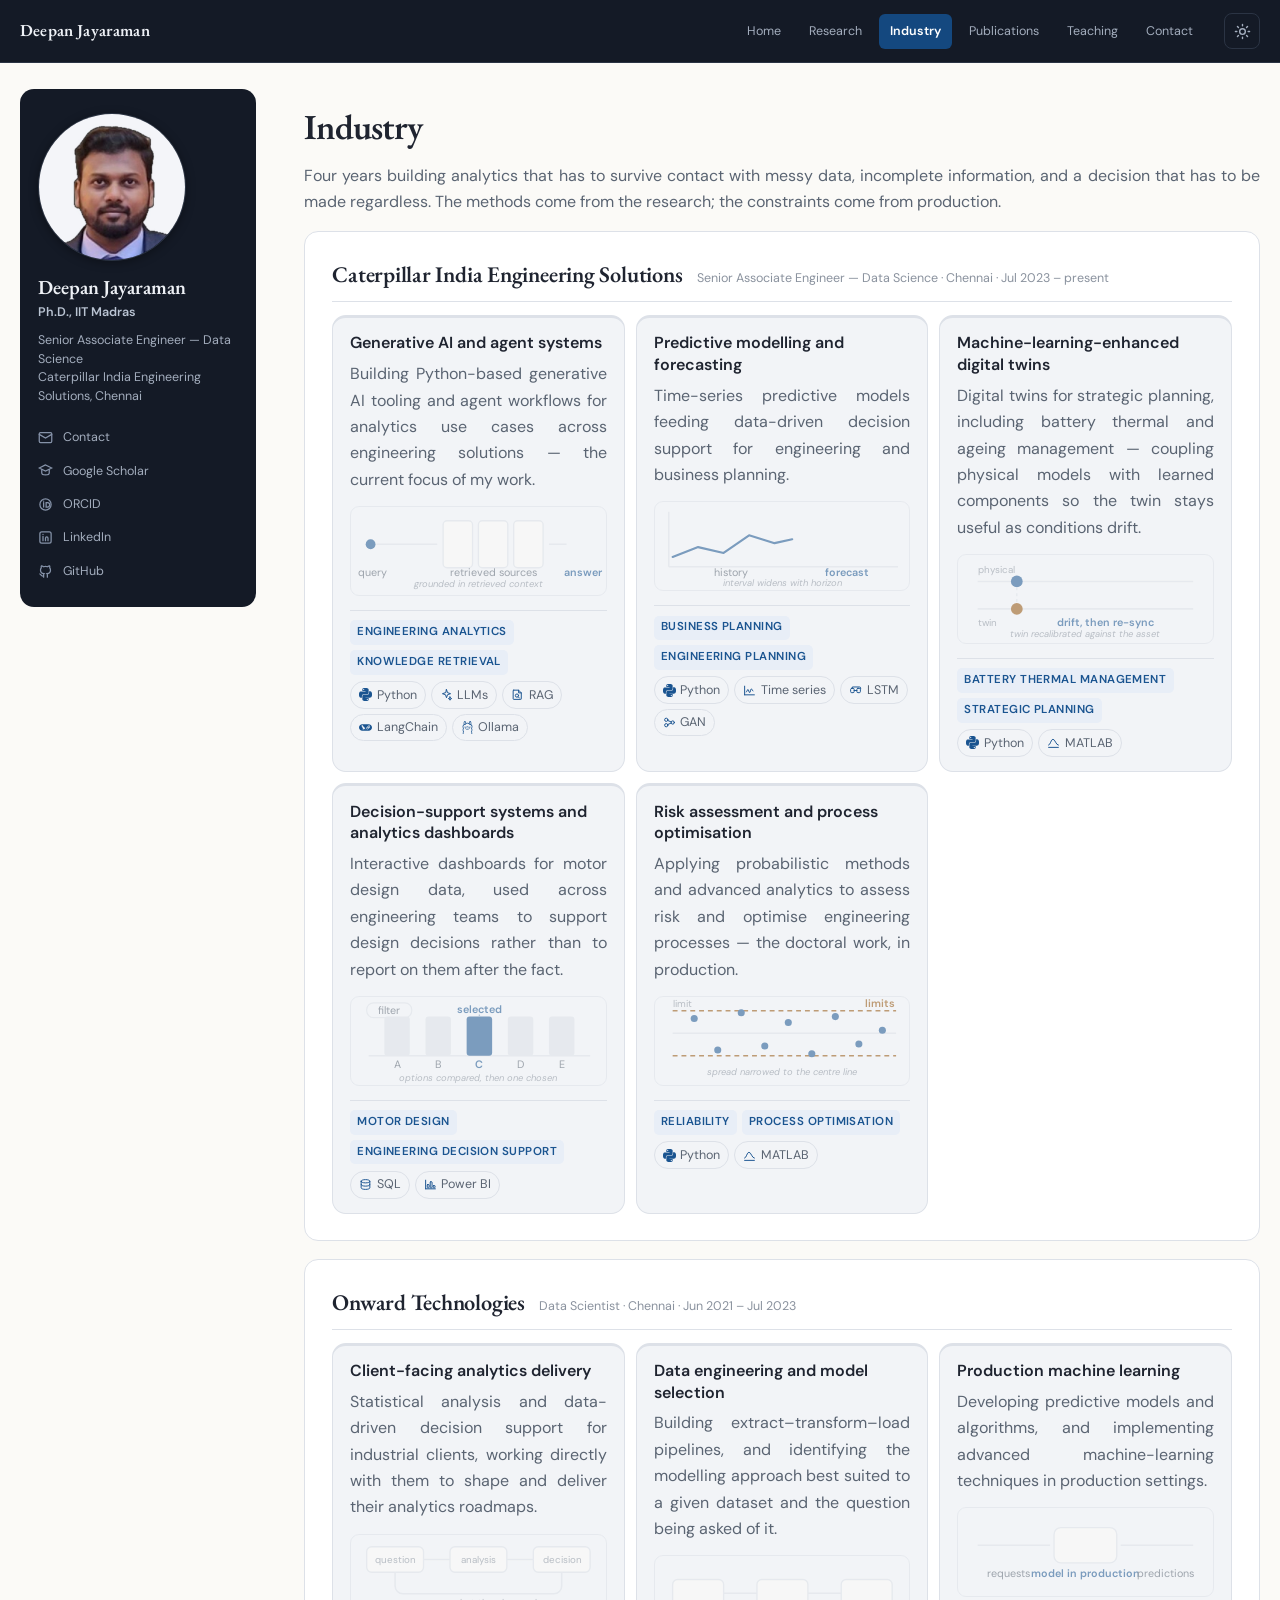
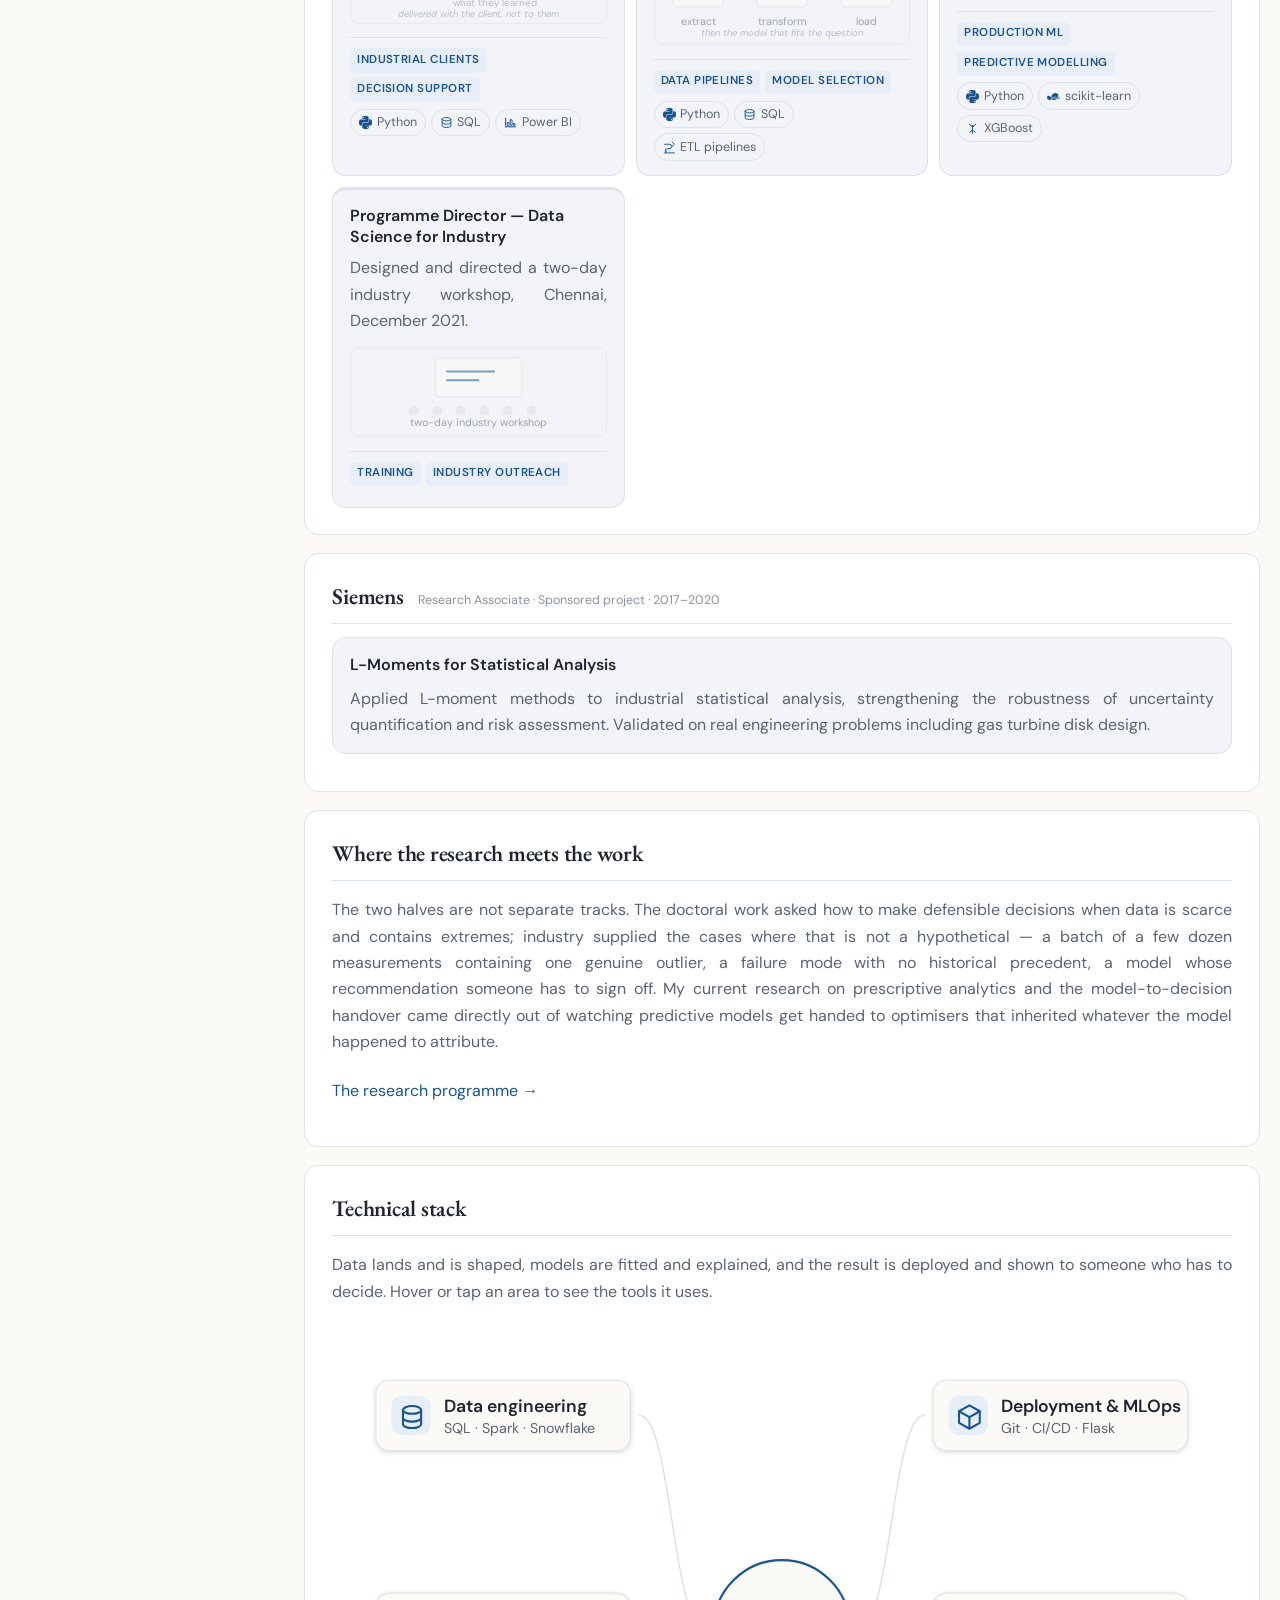
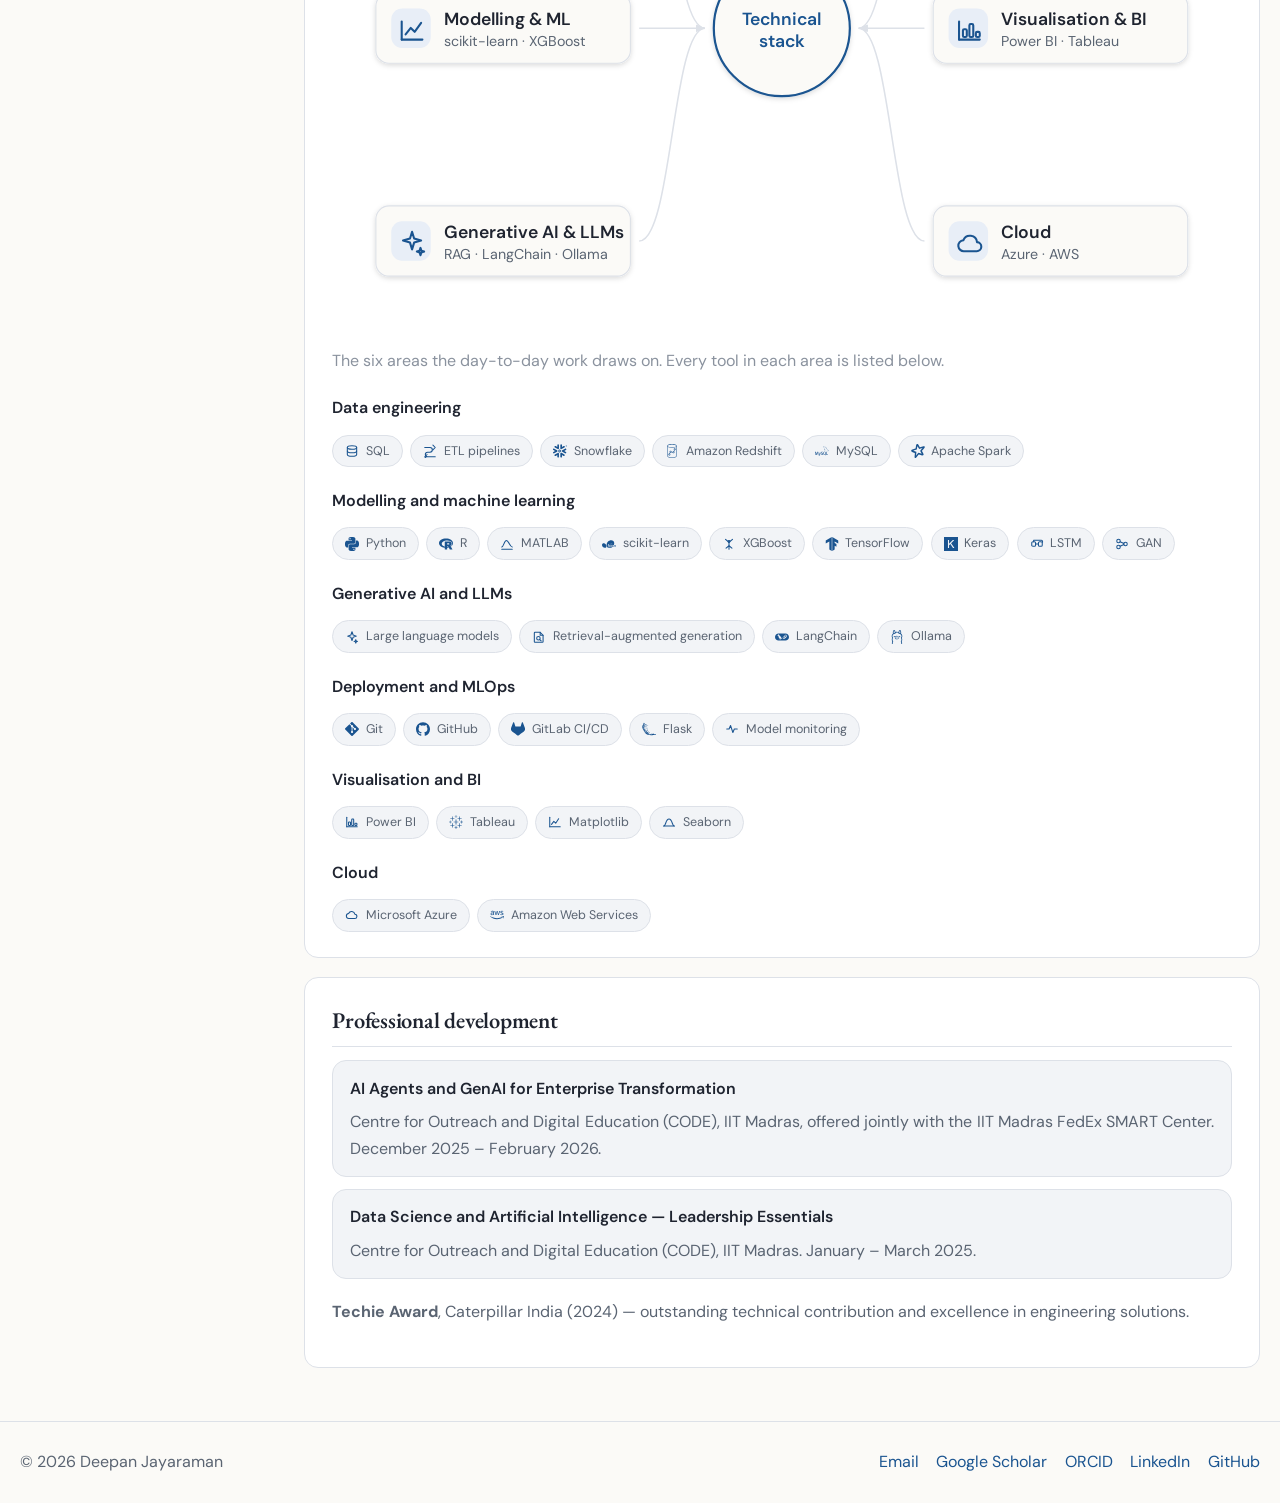
==== commit 01e4bd89: "Sectional panels, self-hosted webfonts, and a smaller type scale Layout - Give every section its own" ====
--- a/industry.html
+++ b/industry.html
@@ -6,7 +6,7 @@
 <title>Industry — Deepan Jayaraman</title>
 <meta name="description" content="Applied data science in industry: generative AI and agents, predictive modelling, digital twins, data engineering and decision-support systems at Caterpillar, Onward Technologies and Siemens.">
 <link rel="icon" href="data:image/svg+xml,<svg xmlns='http://www.w3.org/2000/svg' viewBox='0 0 100 100'><text y='.9em' font-size='90' font-family='Georgia,serif' fill='%231f3864'>D</text></svg>">
-<link rel="stylesheet" href="assets/style.css?v=45">
+<link rel="stylesheet" href="assets/style.css?v=50">
 </head>
 <body>
 <a class="skip" href="#main">Skip to content</a>
@@ -35,7 +35,7 @@
 <main id="main">
   <div class="wrap page">
   <aside class="side-profile">
-    <img class="side-photo" src="assets/deepan.jpg?v=45" alt="Deepan Jayaraman" width="500" height="500">
+    <img class="side-photo" src="assets/deepan.jpg?v=50" alt="Deepan Jayaraman" width="500" height="500">
     <p class="side-name">Deepan Jayaraman</p>
     <p class="side-role">Ph.D., IIT Madras</p>
     <p class="side-org">Senior Associate Engineer&nbsp;— Data Science<br>Caterpillar India Engineering Solutions, Chennai</p>
@@ -415,6 +415,6 @@
   </div>
 </footer>
 
-<script src="assets/main.js?v=45"></script>
+<script src="assets/main.js?v=50"></script>
 </body>
 </html>
--- a/assets/style.css
+++ b/assets/style.css
@@ -1,3 +1,23 @@
+/* ---------- webfonts (self-hosted, SIL OFL) ----------
+   EB Garamond for headings, DM Sans for text — the pairing used on
+   facweb.iitkgp.ac.in/~ahota. Variable files, latin subset only. */
+@font-face {
+  font-family: 'DM Sans'; font-style: normal; font-weight: 400 700;
+  font-display: swap; src: url(fonts/dmsans-var.woff2) format('woff2');
+}
+@font-face {
+  font-family: 'DM Sans'; font-style: italic; font-weight: 400 700;
+  font-display: swap; src: url(fonts/dmsans-var-italic.woff2) format('woff2');
+}
+@font-face {
+  font-family: 'EB Garamond'; font-style: normal; font-weight: 400 700;
+  font-display: swap; src: url(fonts/ebgaramond-var.woff2) format('woff2');
+}
+@font-face {
+  font-family: 'EB Garamond'; font-style: italic; font-weight: 400 700;
+  font-display: swap; src: url(fonts/ebgaramond-var-italic.woff2) format('woff2');
+}
+
 /* ==========================================================================
    Deepan Jayaraman — personal academic site
    Hand-written CSS. No framework, no build step.
@@ -20,8 +40,8 @@
   --quote-bar:#96a0b0;
   --shadow:   0 1px 2px rgba(20,26,38,.05), 0 10px 28px rgba(20,26,38,.08);
 
-  --serif: "Iowan Old Style", "Palatino Linotype", Palatino, Charter, Georgia, serif;
-  --sans:  -apple-system, BlinkMacSystemFont, "Segoe UI", Inter, Roboto, "Helvetica Neue", Arial, sans-serif;
+  --serif: "EB Garamond", "Iowan Old Style", "Palatino Linotype", Palatino, Georgia, serif;
+  --sans:  "DM Sans", -apple-system, BlinkMacSystemFont, "Segoe UI", Inter, Roboto, "Helvetica Neue", Arial, sans-serif;
   --mono:  ui-monospace, SFMono-Regular, "SF Mono", Menlo, Consolas, monospace;
 
   --measure: 68ch;
@@ -414,7 +434,7 @@
 .dg-label-key { fill: var(--accent); font-family: var(--sans); font-size: 13px; font-weight: 600; }
 .dg-line { stroke: var(--faint); fill: none; }
 .dg-line-accent { stroke: var(--accent); fill: none; }
-.dg-hub { fill: url(#hubGrad); }
+.dg-hub { fill: var(--accent); }
 .dg-hub-text { fill: #fff; font-family: var(--sans); font-size: 13px; font-weight: 600; }
 [data-theme="dark"] .dg-hub-text { fill: #0f1216; }
 
@@ -665,7 +685,7 @@
 #domain-hub .dg-node[data-on="1"] rect {
   fill: var(--accent-soft); stroke: var(--accent); stroke-width: 1.6;
 }
-.dg-hub { fill: url(#hubGrad); }
+.dg-hub { fill: var(--accent); }
 .dg-hub-text { fill: #fff; }
 [data-theme="dark"] .dg-hub-text { fill: #12161f; }
 
@@ -681,8 +701,8 @@
   --wrap: 1260px;
   --side: 236px;
   --measure: 100%;          /* content column already sets the measure */
-  --fs:      17px;          /* the one body size */
-  --fs-small: 14.5px;       /* the one meta/label size */
+  --fs:      16px;          /* the one body size */
+  --fs-small: 12.5px;       /* the one meta/label size */
 }
 
 /* ---------- two-column page shell ---------- */
@@ -745,7 +765,7 @@
 .hero { padding: 2.2rem 0 1.2rem; background: none; }
 .hero-grid { display: block; }
 @media (min-width: 880px) { .hero-grid { grid-template-columns: 1fr; } }
-.page .hero h1 { font-size: 2.5rem; }
+.page .hero h1 { font-size: 2.2rem; }
 
 /* ---------- one fixed type scale ---------- */
 body { font-size: var(--fs); }
@@ -767,7 +787,7 @@
 }
 
 /* headings: fixed, not fluid */
-h1 { font-size: 2.5rem; }
+h1 { font-size: 2.2rem; }
 h2 { font-size: 1.4rem; }
 h3 { font-size: var(--fs); font-weight: 600; }
 .positioning, .theme-spine { font-size: 1.22rem; }
@@ -795,7 +815,7 @@
   content: " ↗"; color: var(--faint); font-size: .8em; vertical-align: .08em;
 }
 
-.page-title { margin-top: 2.4rem; font-size: 2.5rem; }
+.page-title { margin-top: 2.4rem; font-size: 2.2rem; }
 @media (max-width: 620px) { .page-title { font-size: 2rem; } }
 
 /* the interactive figures need a real minimum width; give the detail panel a fixed
@@ -1425,3 +1445,37 @@
 :root:not([data-theme="light"]) { }
 [data-theme="dark"] { --eng-soft: #2e2415; }
 @media (prefers-color-scheme: dark) { :root:not([data-theme="light"]) { --eng-soft: #2e2415; } }
+
+/* ---------- sectional panels ----------
+   Each section sits in its own card on the page ground. Three distinct
+   levels: page < panel < card, so nested cards stay visible in both themes. */
+:root { --panel: #ffffff; }
+[data-theme="dark"] { --panel: #171d27; }
+@media (prefers-color-scheme: dark) { :root:not([data-theme="light"]) { --panel: #171d27; } }
+
+.page-body > section {
+  background: var(--panel);
+  border: 1px solid var(--line);
+  border-radius: 14px;
+  padding: 1.5rem 1.7rem 1.6rem;
+  margin: 0 0 1.15rem;
+}
+/* the page title is a masthead, not a panel */
+.page-body > section:has(.page-title) {
+  background: none; border: 0; border-radius: 0;
+  padding: .4rem 0 0; margin-bottom: .5rem;
+}
+/* the heading rule already lives in .section-head; tighten it to the panel */
+.page-body > section > .section-head:first-child { margin-top: 0; }
+
+@media (max-width: 700px) {
+  .page-body > section { padding: 1.15rem 1.15rem 1.25rem; border-radius: 12px; }
+}
+
+/* small-text floor: nothing meaningful below 13px (IITM sets 14px) */
+.card-areas .area { font-size: 11.5px; }
+.card-stack li { font-size: 12.5px; }
+.card-areas .alab { font-size: 11px; }
+.pill-list li:has(.pill-ico), .pill-list li { font-size: 12.5px; }
+.pill-ico { width: 14px; height: 14px; flex: 0 0 14px; }
+.card-stack .pill-ico { width: 13px; height: 13px; flex: 0 0 13px; }
